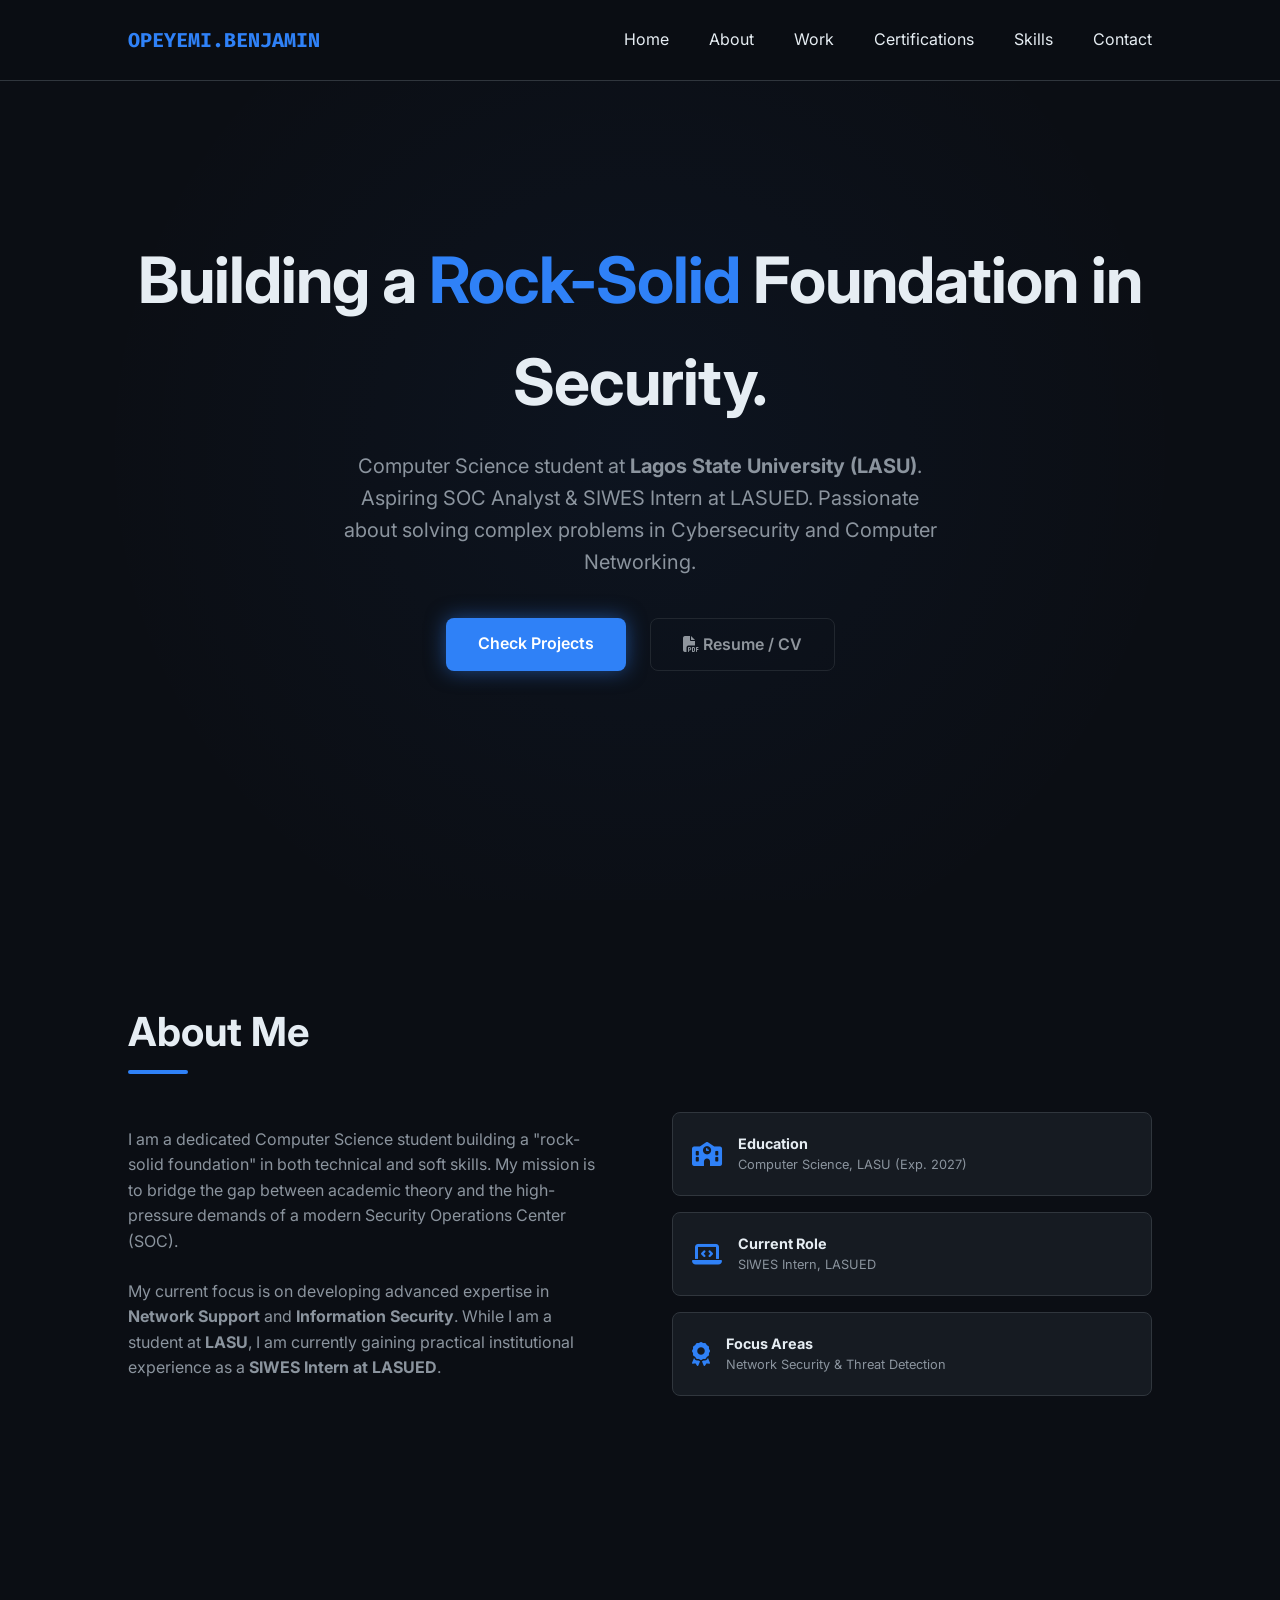
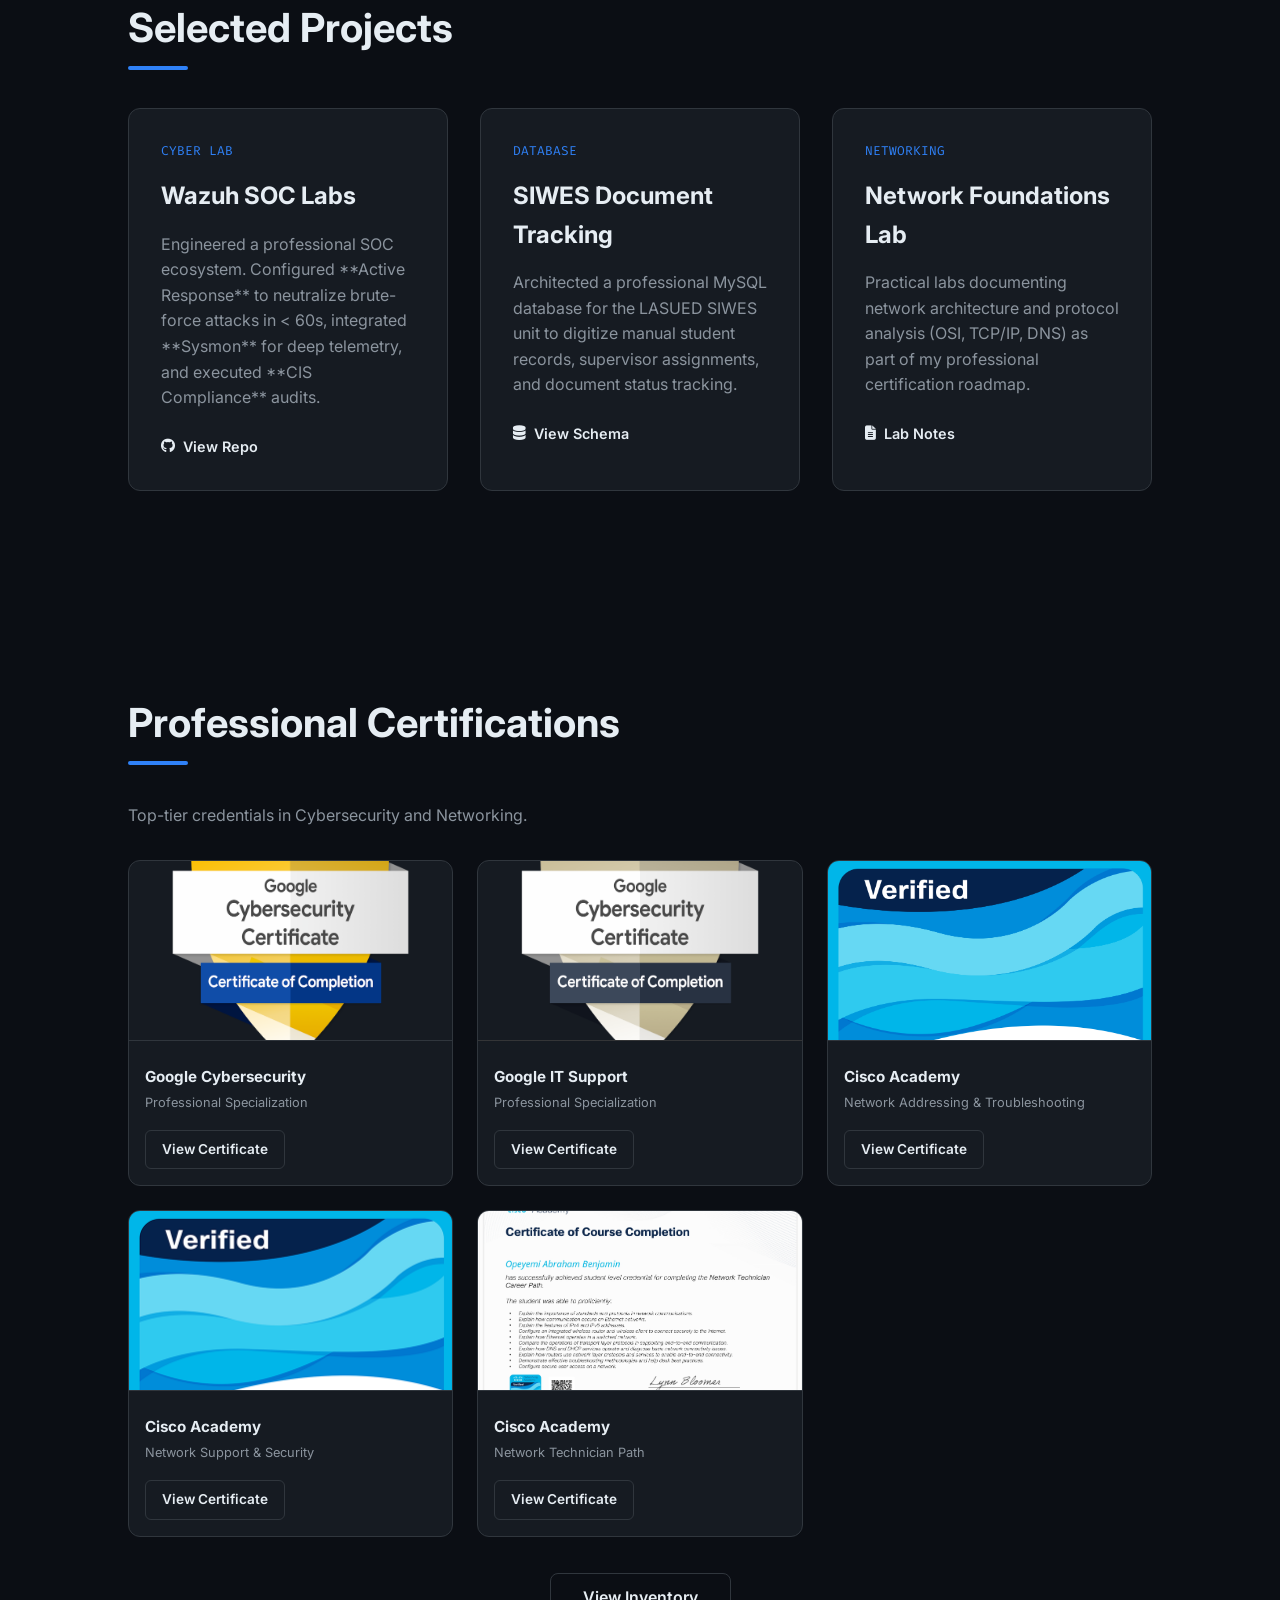
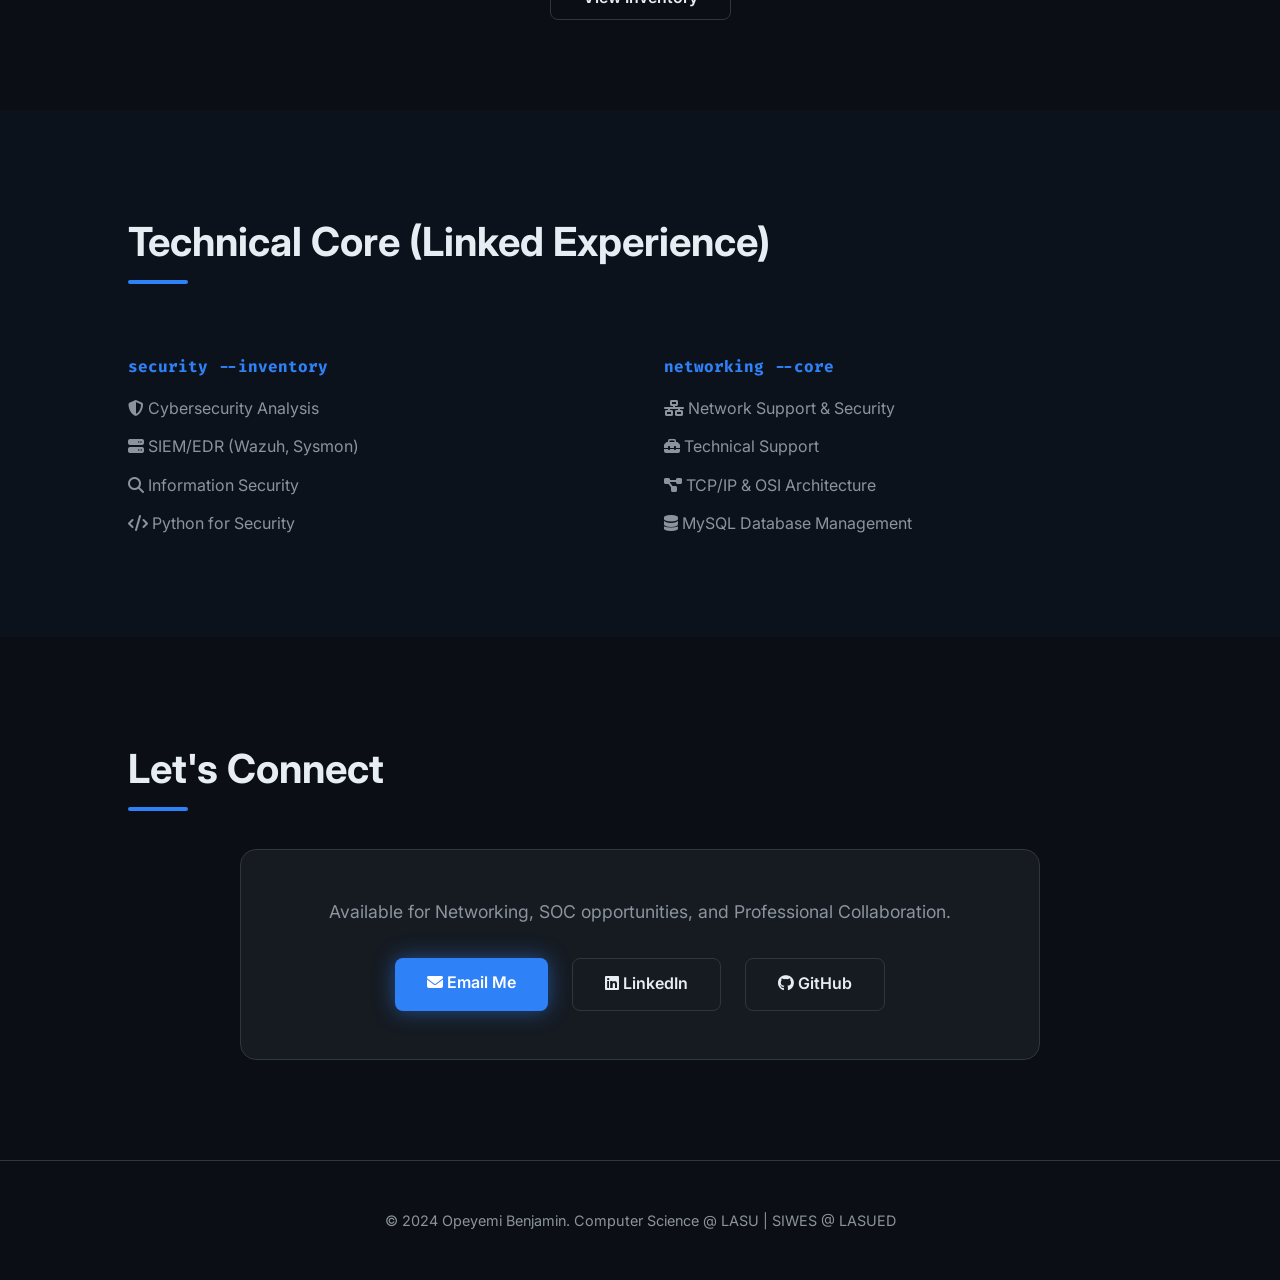
==== index.html @ 22a61bad "Initial Portfolio version 1.0" ====
<!DOCTYPE html>
<html lang="en">
<head>
    <meta charset="UTF-8">
    <meta name="viewport" content="width=device-width, initial-scale=1.0">
    <title>Opeyemi Benjamin | Prospective SOC Analyst & CS Student</title>
    <meta name="description" content="Portfolio of Opeyemi Benjamin, a Computer Science student at LASU and aspiring SOC Analyst specializing in Network Security and Threat Detection.">
    <link rel="stylesheet" href="style.css">
    <link rel="stylesheet" href="https://cdnjs.cloudflare.com/ajax/libs/font-awesome/6.4.0/css/all.min.css">
</head>
<body>

    <nav>
        <div class="logo">OPEYEMI.BENJAMIN</div>
        <ul class="nav-links">
            <li><a href="#home">Home</a></li>
            <li><a href="#about">About</a></li>
            <li><a href="#projects">Work</a></li>
            <li><a href="#certificates">Certifications</a></li>
            <li><a href="#skills">Skills</a></li>
            <li><a href="#contact">Contact</a></li>
        </ul>
    </nav>

    <header class="hero" id="home">
        <h1>Building a <span style="color: var(--accent);">Rock-Solid</span> Foundation in Security.</h1>
        <p>Computer Science student at <strong>Lagos State University (LASU)</strong>. Aspiring SOC Analyst & SIWES Intern at LASUED. Passionate about solving complex problems in Cybersecurity and Computer Networking.</p>
        <div class="cta-buttons">
            <a href="#projects" class="btn btn-primary">Check Projects</a>
            <a href="javascript:void(0)" onclick="alert('Resume update pending. Please check back later!');" class="btn btn-secondary" style="opacity: 0.6; cursor: not-allowed;"><i class="fa-solid fa-file-pdf"></i> Resume / CV</a>
        </div>
    </header>

    <section id="about">
        <h2>About Me</h2>
        <div style="display: flex; gap: 4rem; align-items: center; flex-wrap: wrap;">
            <div style="flex: 1; min-width: 300px;">
                <p style="margin-bottom: 1.5rem; color: var(--text-secondary);">
                    I am a dedicated Computer Science student building a "rock-solid foundation" in both technical and soft skills. My mission is to bridge the gap between academic theory and the high-pressure demands of a modern Security Operations Center (SOC).
                </p>
                <p style="color: var(--text-secondary);">
                    My current focus is on developing advanced expertise in <strong>Network Support</strong> and <strong>Information Security</strong>. While I am a student at <strong>LASU</strong>, I am currently gaining practical institutional experience as a <strong>SIWES Intern at LASUED</strong>.
                </p>
            </div>
            <div style="flex: 1; min-width: 300px; display: flex; flex-direction: column; gap: 1rem;">
                <div style="background: var(--card-bg); padding: 1.2rem; border-radius: 8px; border: 1px solid var(--border); display: flex; align-items: center; gap: 1rem;">
                    <i class="fa-solid fa-school" style="color: var(--accent); font-size: 1.5rem;"></i>
                    <div>
                        <h4 style="font-size: 0.9rem;">Education</h4>
                        <p style="font-size: 0.8rem; color: var(--text-secondary);">Computer Science, LASU (Exp. 2027)</p>
                    </div>
                </div>
                <div style="background: var(--card-bg); padding: 1.2rem; border-radius: 8px; border: 1px solid var(--border); display: flex; align-items: center; gap: 1rem;">
                    <i class="fa-solid fa-laptop-code" style="color: var(--accent); font-size: 1.5rem;"></i>
                    <div>
                        <h4 style="font-size: 0.9rem;">Current Role</h4>
                        <p style="font-size: 0.8rem; color: var(--text-secondary);">SIWES Intern, LASUED</p>
                    </div>
                </div>
                <div style="background: var(--card-bg); padding: 1.2rem; border-radius: 8px; border: 1px solid var(--border); display: flex; align-items: center; gap: 1rem;">
                    <i class="fa-solid fa-award" style="color: var(--accent); font-size: 1.5rem;"></i>
                    <div>
                        <h4 style="font-size: 0.9rem;">Focus Areas</h4>
                        <p style="font-size: 0.8rem; color: var(--text-secondary);">Network Security & Threat Detection</p>
                    </div>
                </div>
            </div>
        </div>
    </section>

    <section id="projects">
        <h2>Selected Projects</h2>
        <div class="projects-grid">
            <div class="project-card">
                <span class="project-tag">CYBER LAB</span>
                <h3>Wazuh SOC Labs</h3>
                <p>Engineered a professional SOC ecosystem. Configured **Active Response** to neutralize brute-force attacks in < 60s, integrated **Sysmon** for deep telemetry, and executed **CIS Compliance** audits.</p>
                <div class="project-links">
                    <a href="https://github.com/oluwafemibenjamin488/SOC-Portfolio-Final" target="_blank"><i class="fa-brands fa-github"></i> View Repo</a>
                </div>
            </div>
            <div class="project-card">
                <span class="project-tag">DATABASE</span>
                <h3>SIWES Document Tracking</h3>
                <p>Architected a professional MySQL database for the LASUED SIWES unit to digitize manual student records, supervisor assignments, and document status tracking.</p>
                <div class="project-links">
                    <a href="SIWES-Database/siwes_schema.sql" target="_blank"><i class="fa-solid fa-database"></i> View Schema</a>
                </div>
            </div>
            <div class="project-card">
                <span class="project-tag">NETWORKING</span>
                <h3>Network Foundations Lab</h3>
                <p>Practical labs documenting network architecture and protocol analysis (OSI, TCP/IP, DNS) as part of my professional certification roadmap.</p>
                <div class="project-links">
                    <a href="Networking-Lessons/Lesson_1.md" target="_blank"><i class="fa-solid fa-file-lines"></i> Lab Notes</a>
                </div>
            </div>
            </div>
        </div>
    </section>

    <section id="certificates">
        <h2>Professional Certifications</h2>
        <p style="color: var(--text-secondary); margin-bottom: 2rem;">Top-tier credentials in Cybersecurity and Networking.</p>
        <div class="cert-gallery">
            <div class="cert-card">
                <img src="Certificates/google-cybersecurity-professional-certificate-v2.png" alt="Google Cybersecurity" class="cert-img">
                <div class="cert-info">
                    <h4>Google Cybersecurity</h4>
                    <p style="margin-bottom: 1rem;">Professional Specialization</p>
                    <a href="Certificates/GOOGLE Coursera CERT.pdf" target="_blank" class="view-btn">View Certificate</a>
                </div>
            </div>
            <div class="cert-card">
                <img src="Certificates/google-cybersecurity-professional-certificate-v2.png" alt="Google IT Support" class="cert-img" style="filter: grayscale(80%);">
                <div class="cert-info">
                    <h4>Google IT Support</h4>
                    <p style="margin-bottom: 1rem;">Professional Specialization</p>
                    <a href="Certificates/Supportcert/Google IT support.pdf" target="_blank" class="view-btn">View Certificate</a>
                </div>
            </div>
            <div class="cert-card">
                <img src="Certificates/network-addressing-and-basic-troubleshooting.png" alt="Cisco Networking" class="cert-img">
                <div class="cert-info">
                    <h4>Cisco Academy</h4>
                    <p style="margin-bottom: 1rem;">Network Addressing & Troubleshooting</p>
                    <a href="Certificates/NetworkAddressingandBasicTroubleshootingUpdate20251122-28-87we3n.pdf" target="_blank" class="view-btn">View Certificate</a>
                </div>
            </div>
            <div class="cert-card">
                <img src="Certificates/network-support-and-security.png" alt="Cisco Security" class="cert-img">
                <div class="cert-info">
                    <h4>Cisco Academy</h4>
                    <p style="margin-bottom: 1rem;">Network Support & Security</p>
                    <a href="Certificates/NetworkSupportandSecurityUpdate20251125-30-kp3j29.pdf" target="_blank" class="view-btn">View Certificate</a>
                </div>
            </div>
            <div class="cert-card">
                <img src="Certificates/NetworkTechnicianCareerPathUpdate20251125-30-by67e7_page-0001.jpg" alt="Network Technician" class="cert-img">
                <div class="cert-info">
                    <h4>Cisco Academy</h4>
                    <p style="margin-bottom: 1rem;">Network Technician Path</p>
                    <a href="Certificates/NetworkTechnicianCareerPathUpdate20251125-30-by67e7.pdf" target="_blank" class="view-btn">View Certificate</a>
                </div>
            </div>
        </div>
        <div style="text-align: center; margin-top: 3rem;">
            <a href="certificates.html" class="btn btn-secondary">View Inventory</a>
        </div>
    </section>

    <section id="skills" style="background: rgba(47, 129, 247, 0.03);">
        <h2>Technical Core (Linked Experience)</h2>
        <div style="display: grid; grid-template-columns: repeat(auto-fit, minmax(280px, 1fr)); gap: 3rem; margin-top: 2rem;">
            <div>
                <h4 style="font-family: 'Fira Code', monospace; margin-bottom: 1rem; color: var(--accent);">security --inventory</h4>
                <ul style="color: var(--text-secondary); display: grid; gap: 0.8rem;">
                    <li><i class="fa-solid fa-shield-halved"></i> Cybersecurity Analysis</li>
                    <li><i class="fa-solid fa-server"></i> SIEM/EDR (Wazuh, Sysmon)</li>
                    <li><i class="fa-solid fa-magnifying-glass"></i> Information Security</li>
                    <li><i class="fa-solid fa-code"></i> Python for Security</li>
                </ul>
            </div>
            <div>
                <h4 style="font-family: 'Fira Code', monospace; margin-bottom: 1rem; color: var(--accent);">networking --core</h4>
                <ul style="color: var(--text-secondary); display: grid; gap: 0.8rem;">
                    <li><i class="fa-solid fa-network-wired"></i> Network Support & Security</li>
                    <li><i class="fa-solid fa-toolbox"></i> Technical Support</li>
                    <li><i class="fa-solid fa-diagram-project"></i> TCP/IP & OSI Architecture</li>
                    <li><i class="fa-solid fa-database"></i> MySQL Database Management</li>
                </ul>
            </div>
        </div>
    </section>

    <section id="contact">
        <h2 style="text-align: center;">Let's Connect</h2>
        <div style="max-width: 800px; margin: 0 auto; background: var(--card-bg); padding: 3rem; border-radius: 16px; border: 1px solid var(--border); text-align: center;">
            <p style="color: var(--text-secondary); font-size: 1.1rem; margin-bottom: 2rem;">Available for Networking, SOC opportunities, and Professional Collaboration.</p>
            <div style="display: flex; justify-content: center; flex-wrap: wrap; gap: 1.5rem;">
                <a href="mailto:oluwafemibenjamin488@gmail.com" class="btn btn-primary"><i class="fa-solid fa-envelope"></i> Email Me</a>
                <a href="https://linkedin.com/in/opeyemi-benjamin-99ba70250" target="_blank" class="btn btn-secondary"><i class="fa-brands fa-linkedin"></i> LinkedIn</a>
                <a href="https://github.com/oluwafemibenjamin488" target="_blank" class="btn btn-secondary"><i class="fa-brands fa-github"></i> GitHub</a>
            </div>
        </div>
    </section>

    <footer>
        <p>&copy; 2024 Opeyemi Benjamin. Computer Science @ LASU | SIWES @ LASUED</p>
    </footer>

</body>
</html>
---- style.css ----
@import url('https://fonts.googleapis.com/css2?family=Inter:wght@300;400;600;700&family=Fira+Code:wght@400;500&display=swap');

:root {
    --bg-color: #0b0e14;
    --card-bg: #161b22;
    --text-primary: #e6edf3;
    --text-secondary: #8b949e;
    --accent: #2f81f7;
    --accent-glow: rgba(47, 129, 247, 0.5);
    --success: #3fb950;
    --border: #30363d;
    --nav-bg: rgba(11, 14, 20, 0.95);
    --transition: cubic-bezier(0.4, 0, 0.2, 1);
}

* {
    margin: 0;
    padding: 0;
    box-sizing: border-box;
}

body {
    background-color: var(--bg-color);
    color: var(--text-primary);
    font-family: 'Inter', -apple-system, BlinkMacSystemFont, "Segoe UI", Roboto, Helvetica, Arial, sans-serif;
    line-height: 1.6;
    overflow-x: hidden;
    scroll-behavior: smooth;
}

/* Certificate Gallery */
.cert-gallery {
    display: grid;
    grid-template-columns: repeat(auto-fit, minmax(240px, 1fr));
    gap: 1.5rem;
    margin-top: 2rem;
}

.cert-card {
    background: var(--card-bg);
    border: 1px solid var(--border);
    border-radius: 12px;
    overflow: hidden;
    transition: var(--transition);
    cursor: pointer;
}

.cert-card:hover {
    transform: translateY(-8px) scale(1.02);
    border-color: var(--accent);
    box-shadow: 0 10px 30px rgba(47, 129, 247, 0.2);
}

.cert-img {
    width: 100%;
    height: 180px;
    object-fit: cover;
    border-bottom: 1px solid var(--border);
}

.cert-info {
    padding: 1rem;
}

.cert-info h4 {
    font-size: 0.95rem;
    margin-bottom: 0.25rem;
}

.cert-info p {
    font-size: 0.8rem;
    color: var(--text-secondary);
}

a {
    text-decoration: none;
    color: inherit;
    transition: 0.3s;
}

ul {
    list-style: none;
}

/* Navbar */
nav {
    position: fixed;
    top: 0;
    width: 100%;
    padding: 1.5rem 10%;
    display: flex;
    justify-content: space-between;
    align-items: center;
    background: var(--nav-bg);
    backdrop-filter: blur(10px);
    z-index: 1000;
    border-bottom: 1px solid var(--border);
}

.logo {
    font-family: 'Fira Code', monospace;
    font-weight: 700;
    font-size: 1.25rem;
    color: var(--accent);
}

.nav-links {
    display: flex;
    gap: 2.5rem;
}

.nav-links a:hover {
    color: var(--accent);
}

/* Hero Section */
.hero {
    height: 100vh;
    display: flex;
    flex-direction: column;
    justify-content: center;
    align-items: center;
    text-align: center;
    padding: 0 10%;
    background: radial-gradient(circle at 50% 50%, rgba(47, 129, 247, 0.05) 0%, transparent 70%);
}

.hero h1 {
    font-size: 4rem;
    font-weight: 700;
    margin-bottom: 1rem;
    letter-spacing: -1px;
}

.hero p {
    font-size: 1.25rem;
    color: var(--text-secondary);
    max-width: 600px;
    margin-bottom: 2.5rem;
}

.cta-buttons {
    display: flex;
    gap: 1.5rem;
}

.btn {
    padding: 0.8rem 2rem;
    border-radius: 8px;
    font-weight: 600;
    cursor: pointer;
    transition: 0.3s;
}

.btn-primary {
    background-color: var(--accent);
    color: white;
    box-shadow: 0 0 20px var(--accent-glow);
}

.btn-primary:hover {
    transform: translateY(-3px);
    box-shadow: 0 0 30px var(--accent-glow);
}

.btn-secondary {
    border: 1px solid var(--border);
}

.btn-secondary:hover {
    background-color: var(--card-bg);
    border-color: var(--accent);
}

/* Section Styling */
section {
    padding: 100px 10%;
}

h2 {
    font-size: 2.5rem;
    margin-bottom: 3rem;
    text-align: left;
    position: relative;
    display: inline-block;
}

h2::after {
    content: '';
    position: absolute;
    bottom: -10px;
    left: 0;
    width: 60px;
    height: 4px;
    background: var(--accent);
    border-radius: 2px;
}

/* Projects Grid */
.projects-grid {
    display: grid;
    grid-template-columns: repeat(auto-fit, minmax(320px, 1fr));
    gap: 2rem;
}

.project-card {
    background: var(--card-bg);
    border: 1px solid var(--border);
    border-radius: 12px;
    padding: 2rem;
    transition: 0.3s;
}

.project-card:hover {
    transform: translateY(-5px);
    border-color: var(--accent);
}

.project-tag {
    font-family: 'Fira Code', monospace;
    font-size: 0.8rem;
    color: var(--accent);
    margin-bottom: 1rem;
    display: block;
}

.project-card h3 {
    margin-bottom: 1rem;
    font-size: 1.5rem;
}

.project-card p {
    color: var(--text-secondary);
    margin-bottom: 1.5rem;
}

.project-links {
    display: flex;
    gap: 1rem;
}

.project-links a {
    font-size: 0.9rem;
    color: var(--text-primary);
    font-weight: 600;
    display: flex;
    align-items: center;
    gap: 0.5rem;
}

/* Footer */
footer {
    padding: 3rem 10%;
    border-top: 1px solid var(--border);
    text-align: center;
    color: var(--text-secondary);
    font-size: 0.9rem;
}

@media (max-width: 768px) {
    .nav-links {
        display: none;
    }
    .hero h1 {
        font-size: 2.5rem;
    }
}

/* View Certificate Button */
.view-btn {
    display: inline-block;
    text-align: center;
    padding: 0.5rem 1rem;
    border: 1px solid var(--border);
    border-radius: 6px;
    font-size: 0.85rem;
    font-weight: 600;
    transition: 0.3s;
    text-decoration: none;
}

.view-btn:hover {
    background: var(--accent);
    color: white;
    border-color: var(--accent);
}
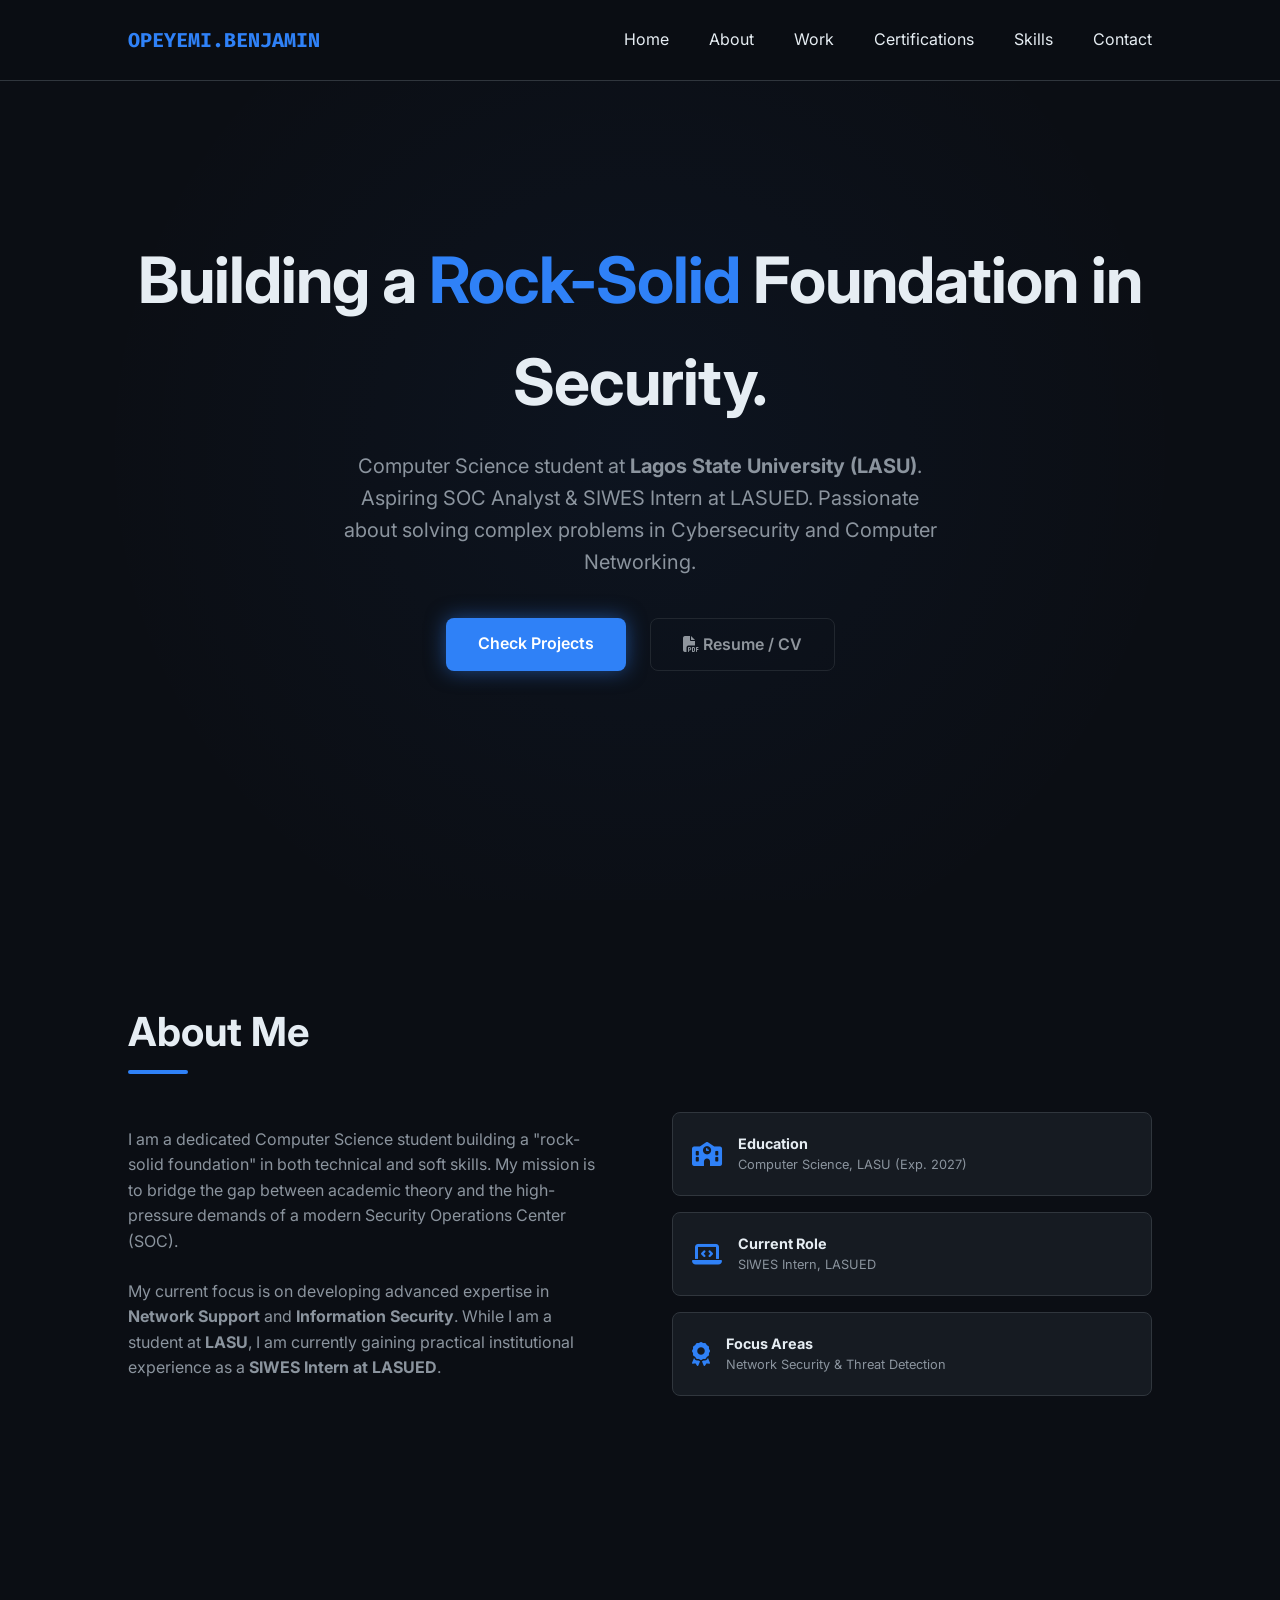
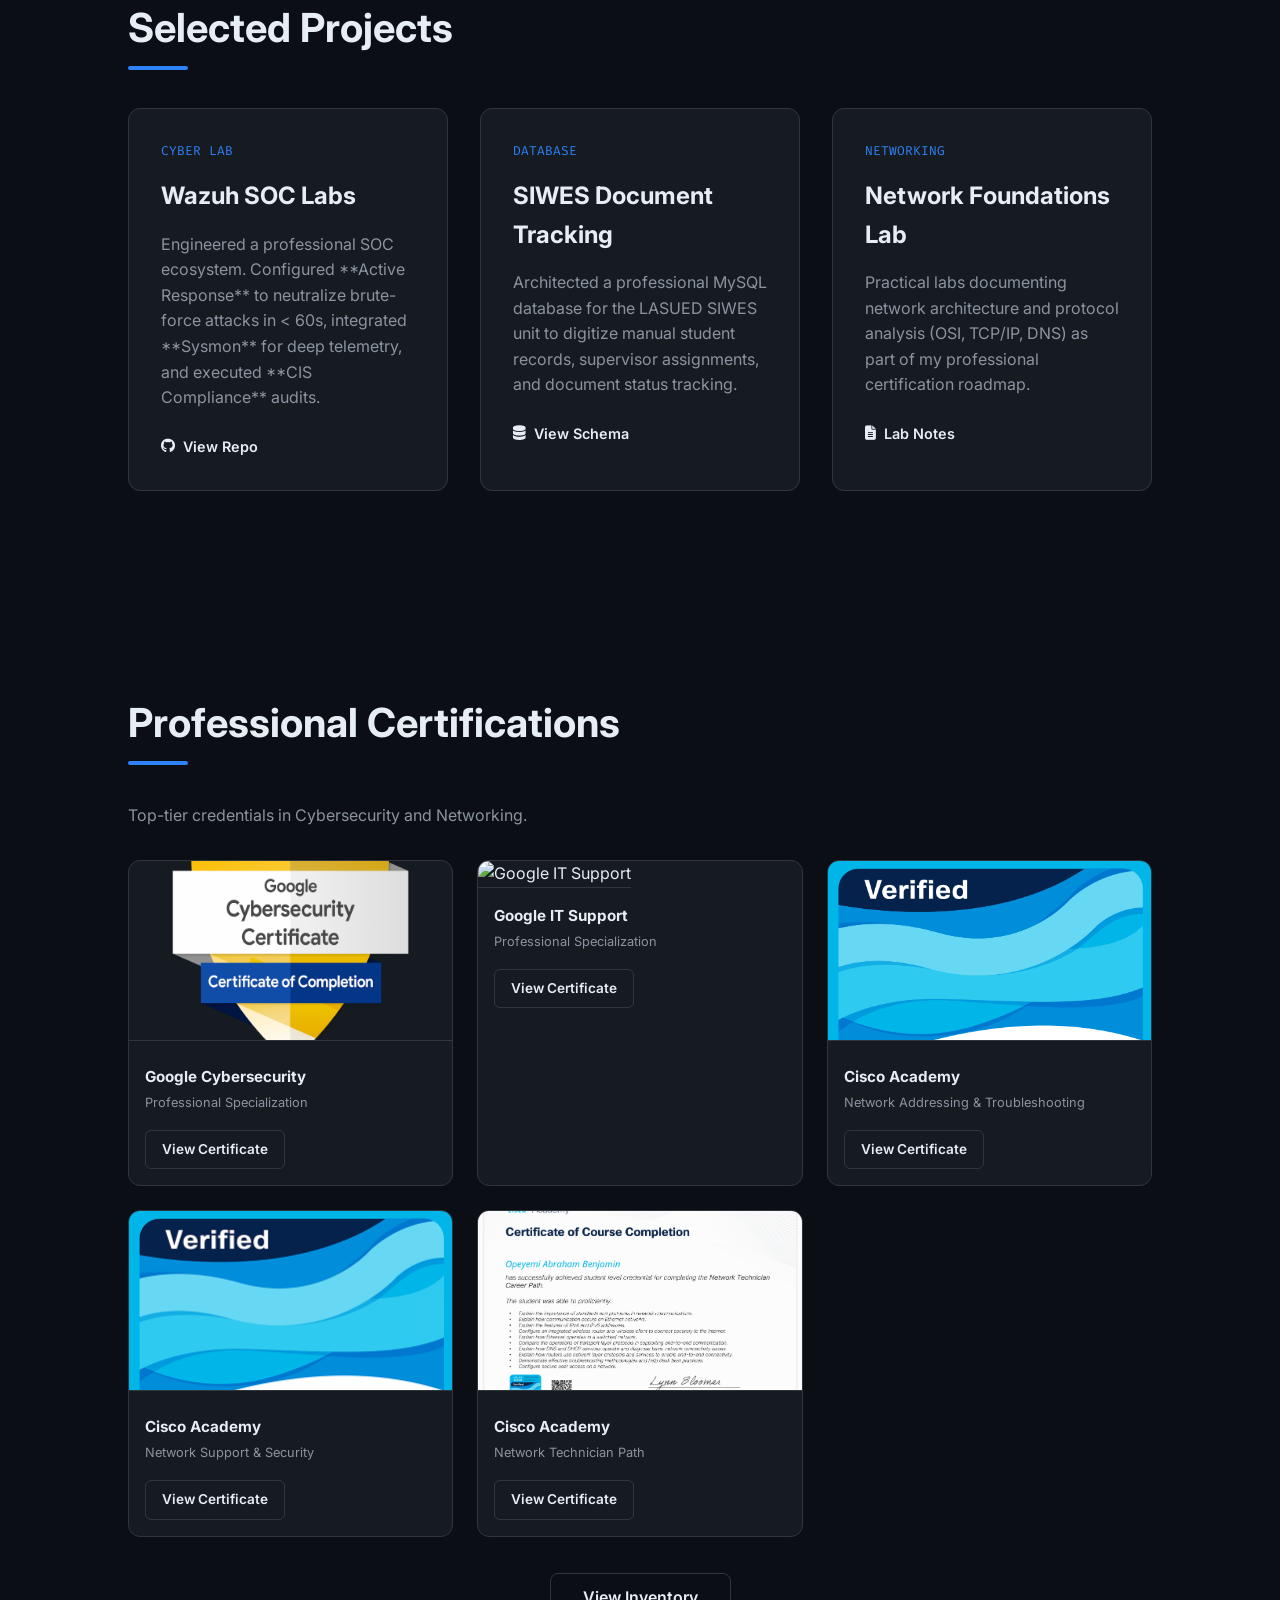
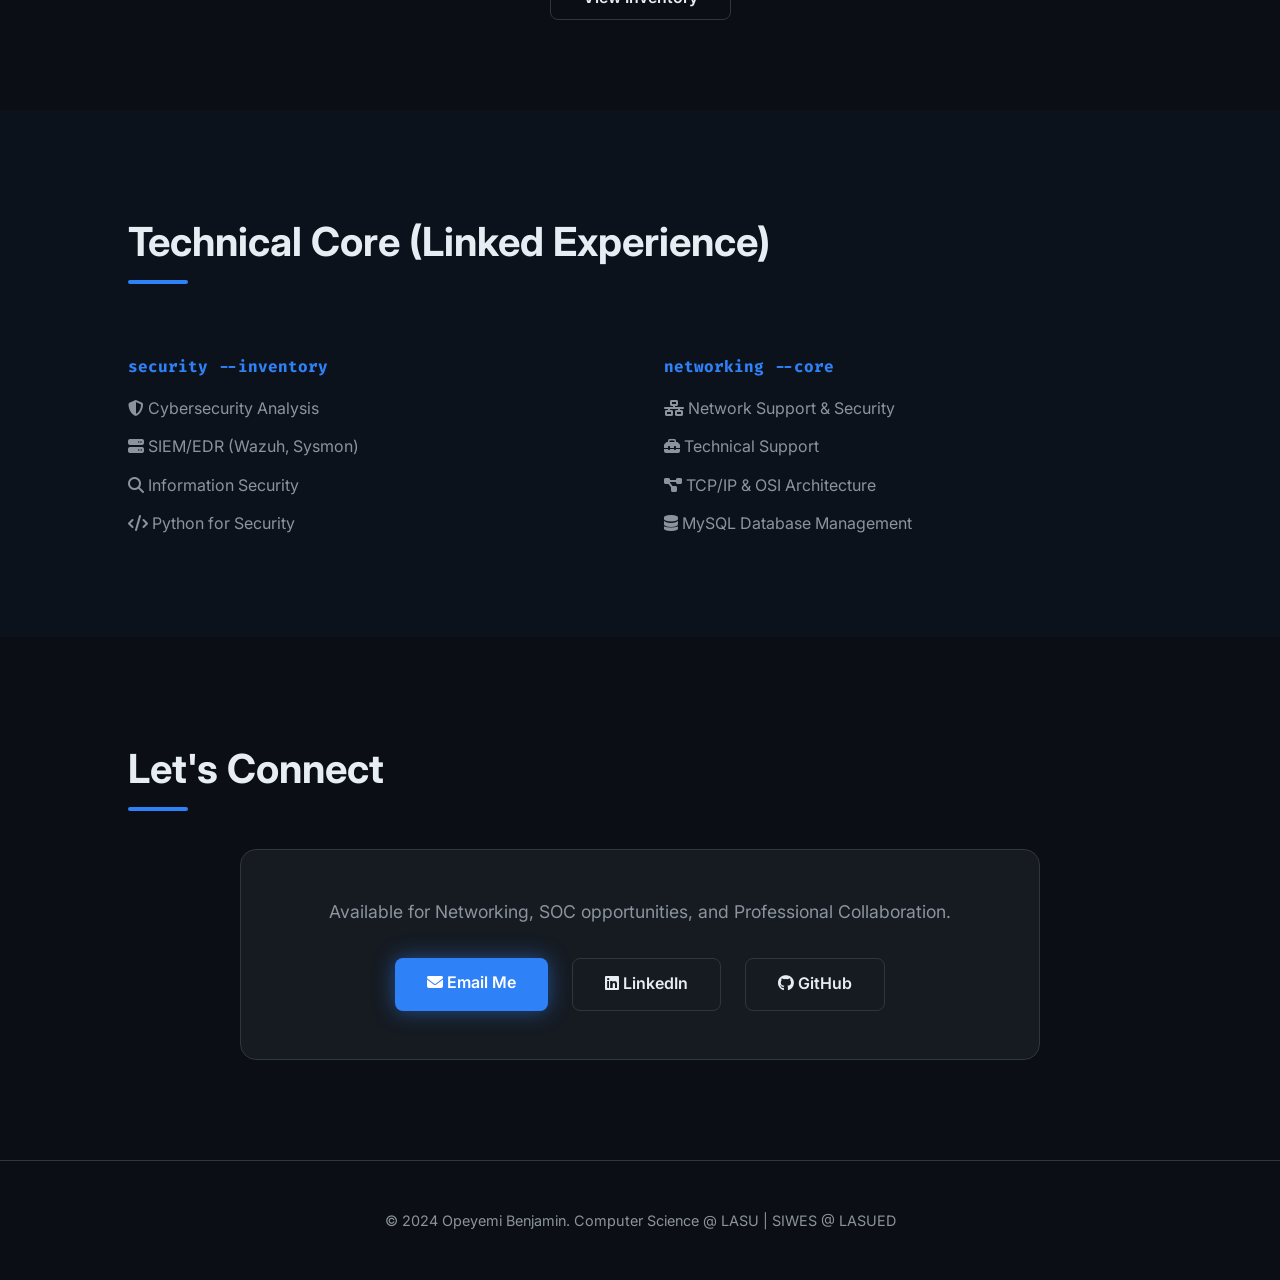
==== commit 3f260015: "Update Google IT Support image link to expect google-it-support.png" ====
--- a/index.html
+++ b/index.html
@@ -76,7 +76,7 @@
                 <h3>Wazuh SOC Labs</h3>
                 <p>Engineered a professional SOC ecosystem. Configured **Active Response** to neutralize brute-force attacks in < 60s, integrated **Sysmon** for deep telemetry, and executed **CIS Compliance** audits.</p>
                 <div class="project-links">
-                    <a href="https://github.com/oluwafemibenjamin488/SOC-Portfolio-Final" target="_blank"><i class="fa-brands fa-github"></i> View Repo</a>
+                    <a href="https://github.com/OpeyemiAB/SOC-Portfolio-Final" target="_blank"><i class="fa-brands fa-github"></i> View Repo</a>
                 </div>
             </div>
             <div class="project-card">
@@ -112,7 +112,7 @@
                 </div>
             </div>
             <div class="cert-card">
-                <img src="Certificates/google-cybersecurity-professional-certificate-v2.png" alt="Google IT Support" class="cert-img" style="filter: grayscale(80%);">
+                <img src="Certificates/google-it-support.png" alt="Google IT Support" class="cert-img">
                 <div class="cert-info">
                     <h4>Google IT Support</h4>
                     <p style="margin-bottom: 1rem;">Professional Specialization</p>
@@ -180,7 +180,7 @@
             <div style="display: flex; justify-content: center; flex-wrap: wrap; gap: 1.5rem;">
                 <a href="mailto:oluwafemibenjamin488@gmail.com" class="btn btn-primary"><i class="fa-solid fa-envelope"></i> Email Me</a>
                 <a href="https://linkedin.com/in/opeyemi-benjamin-99ba70250" target="_blank" class="btn btn-secondary"><i class="fa-brands fa-linkedin"></i> LinkedIn</a>
-                <a href="https://github.com/oluwafemibenjamin488" target="_blank" class="btn btn-secondary"><i class="fa-brands fa-github"></i> GitHub</a>
+                <a href="https://github.com/OpeyemiAB" target="_blank" class="btn btn-secondary"><i class="fa-brands fa-github"></i> GitHub</a>
             </div>
         </div>
     </section>
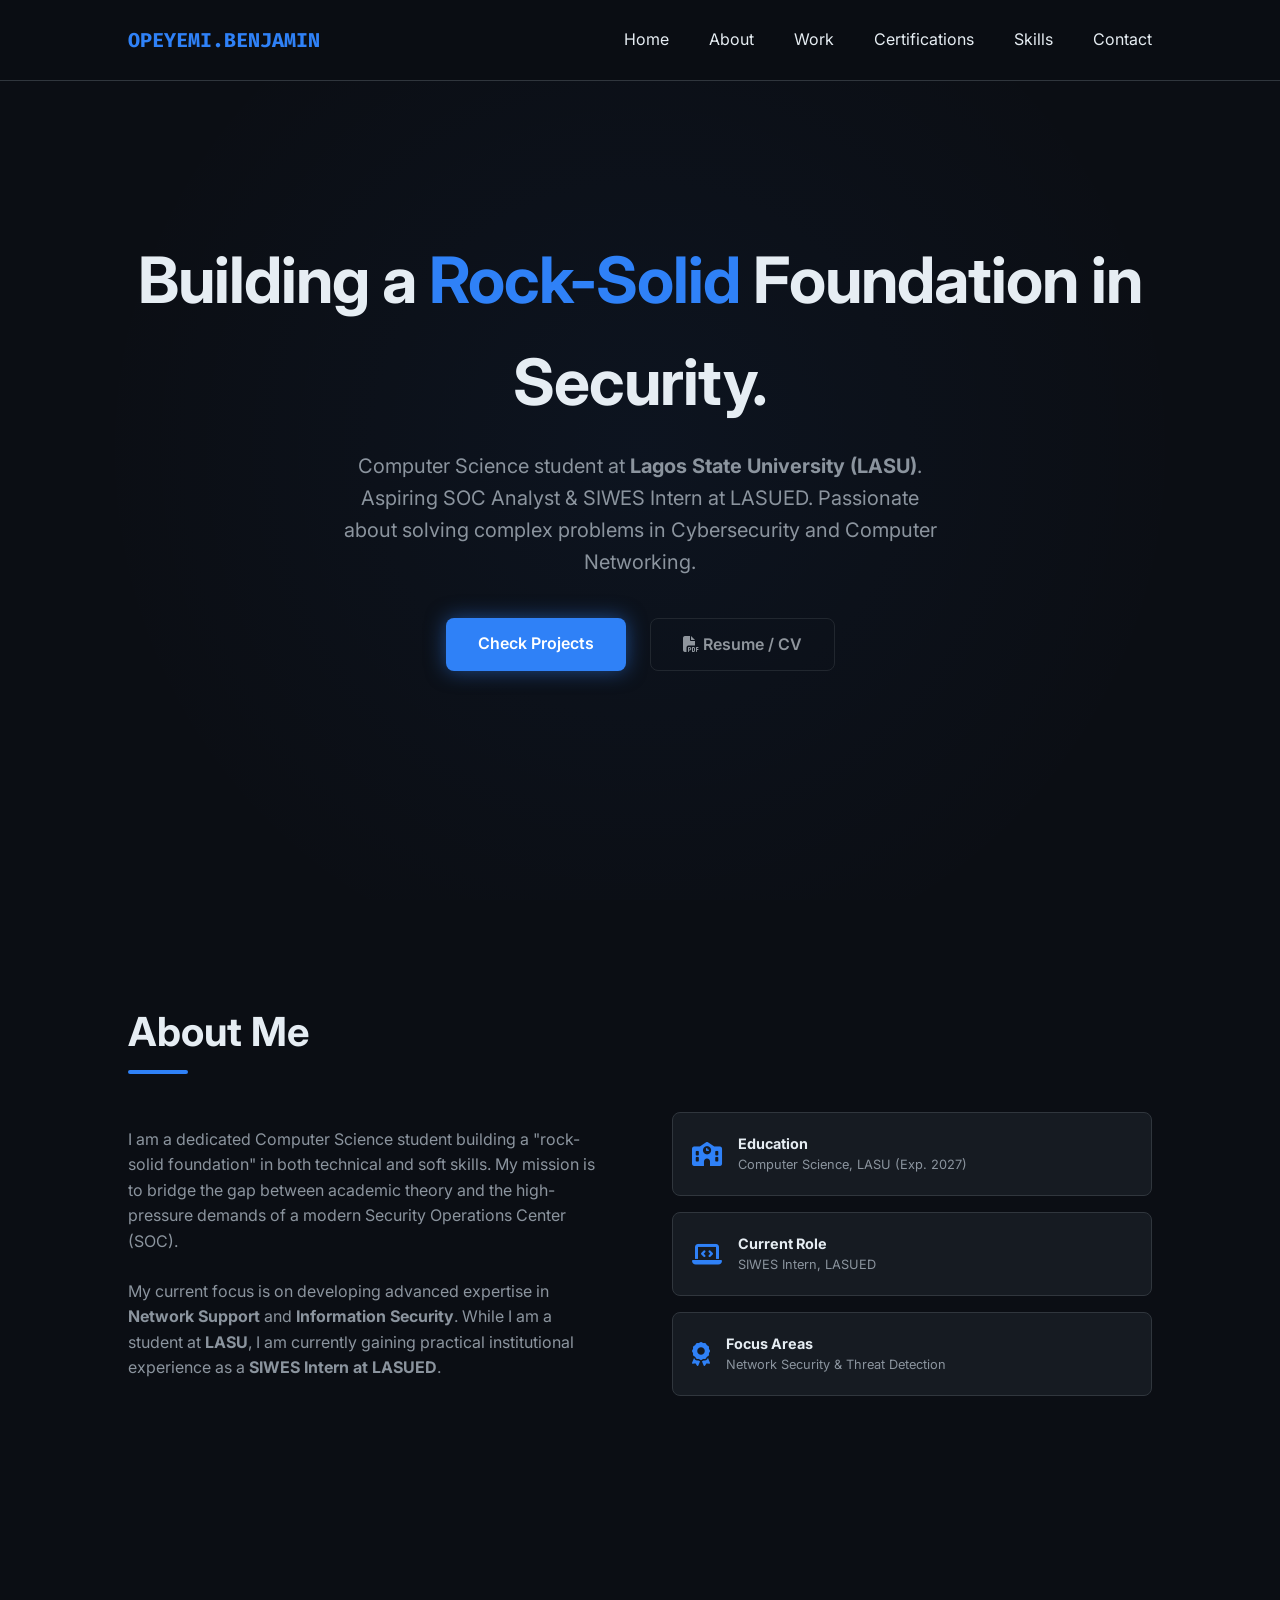
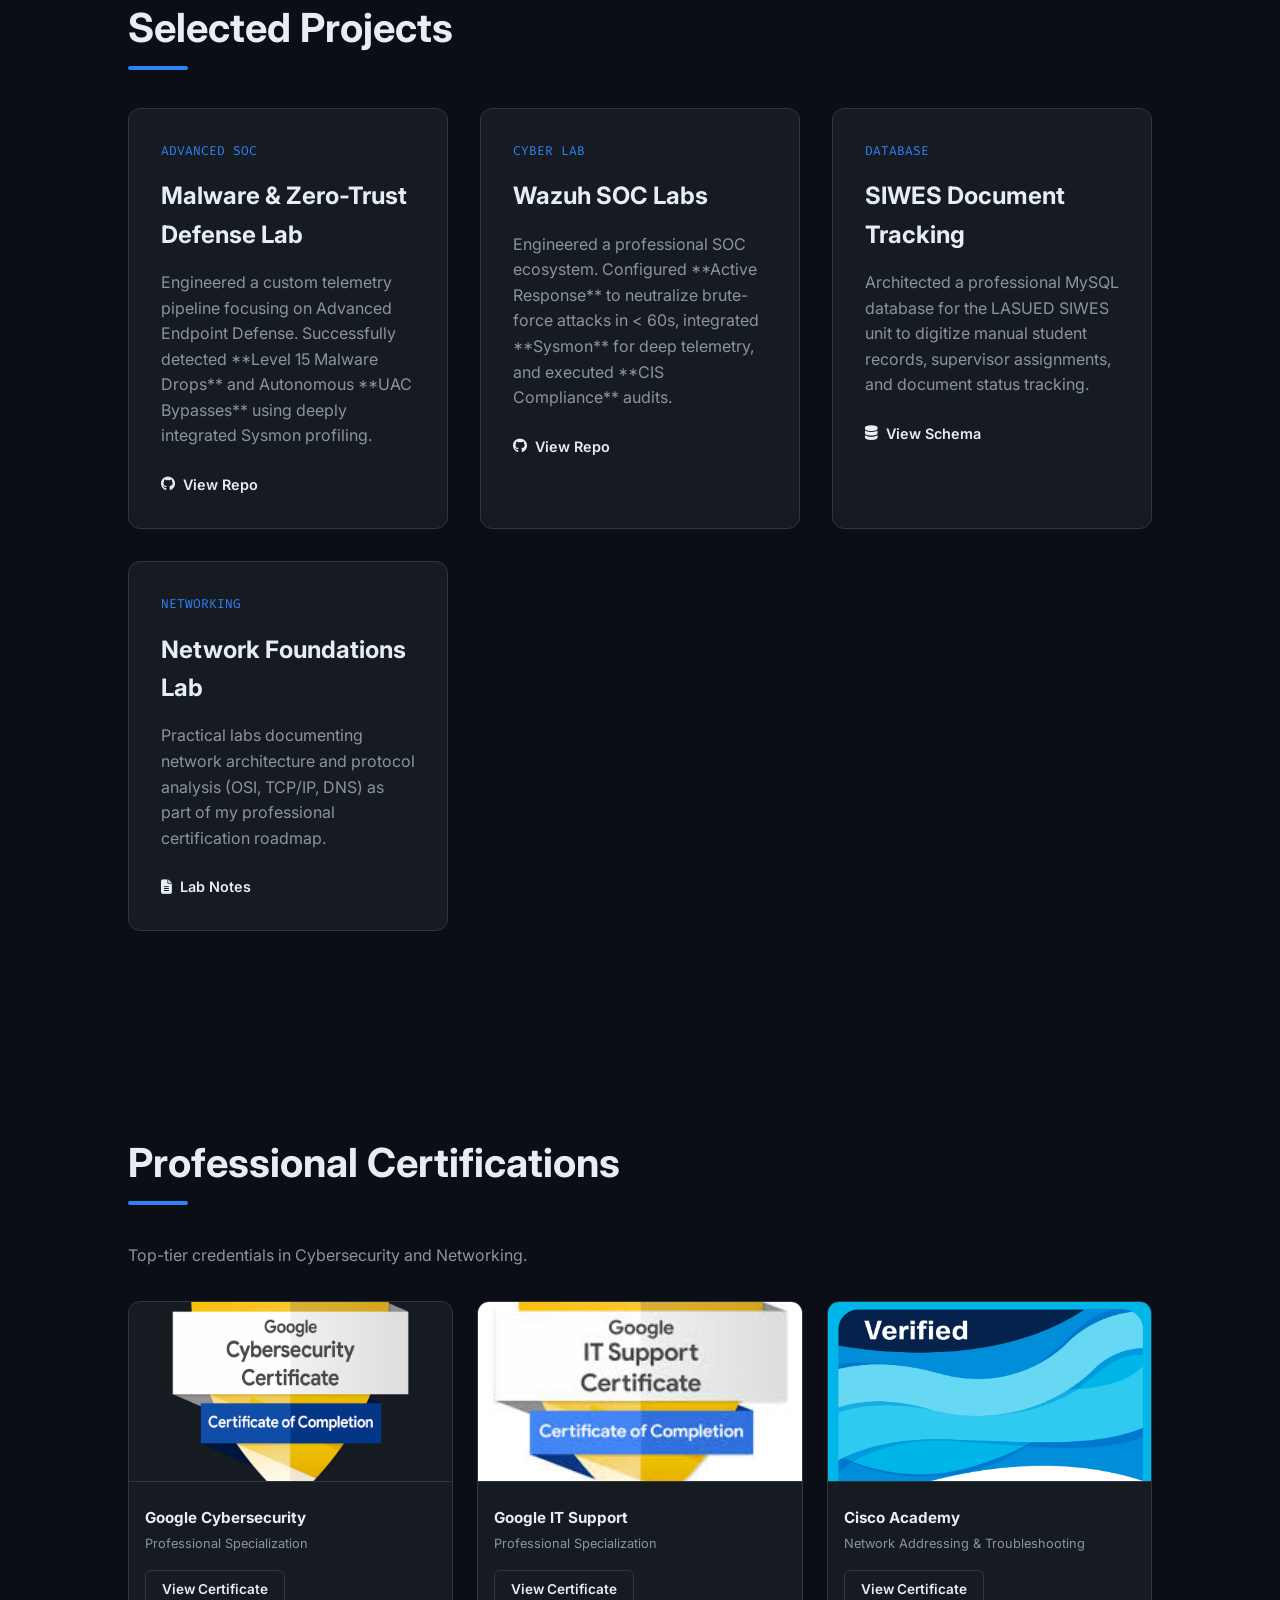
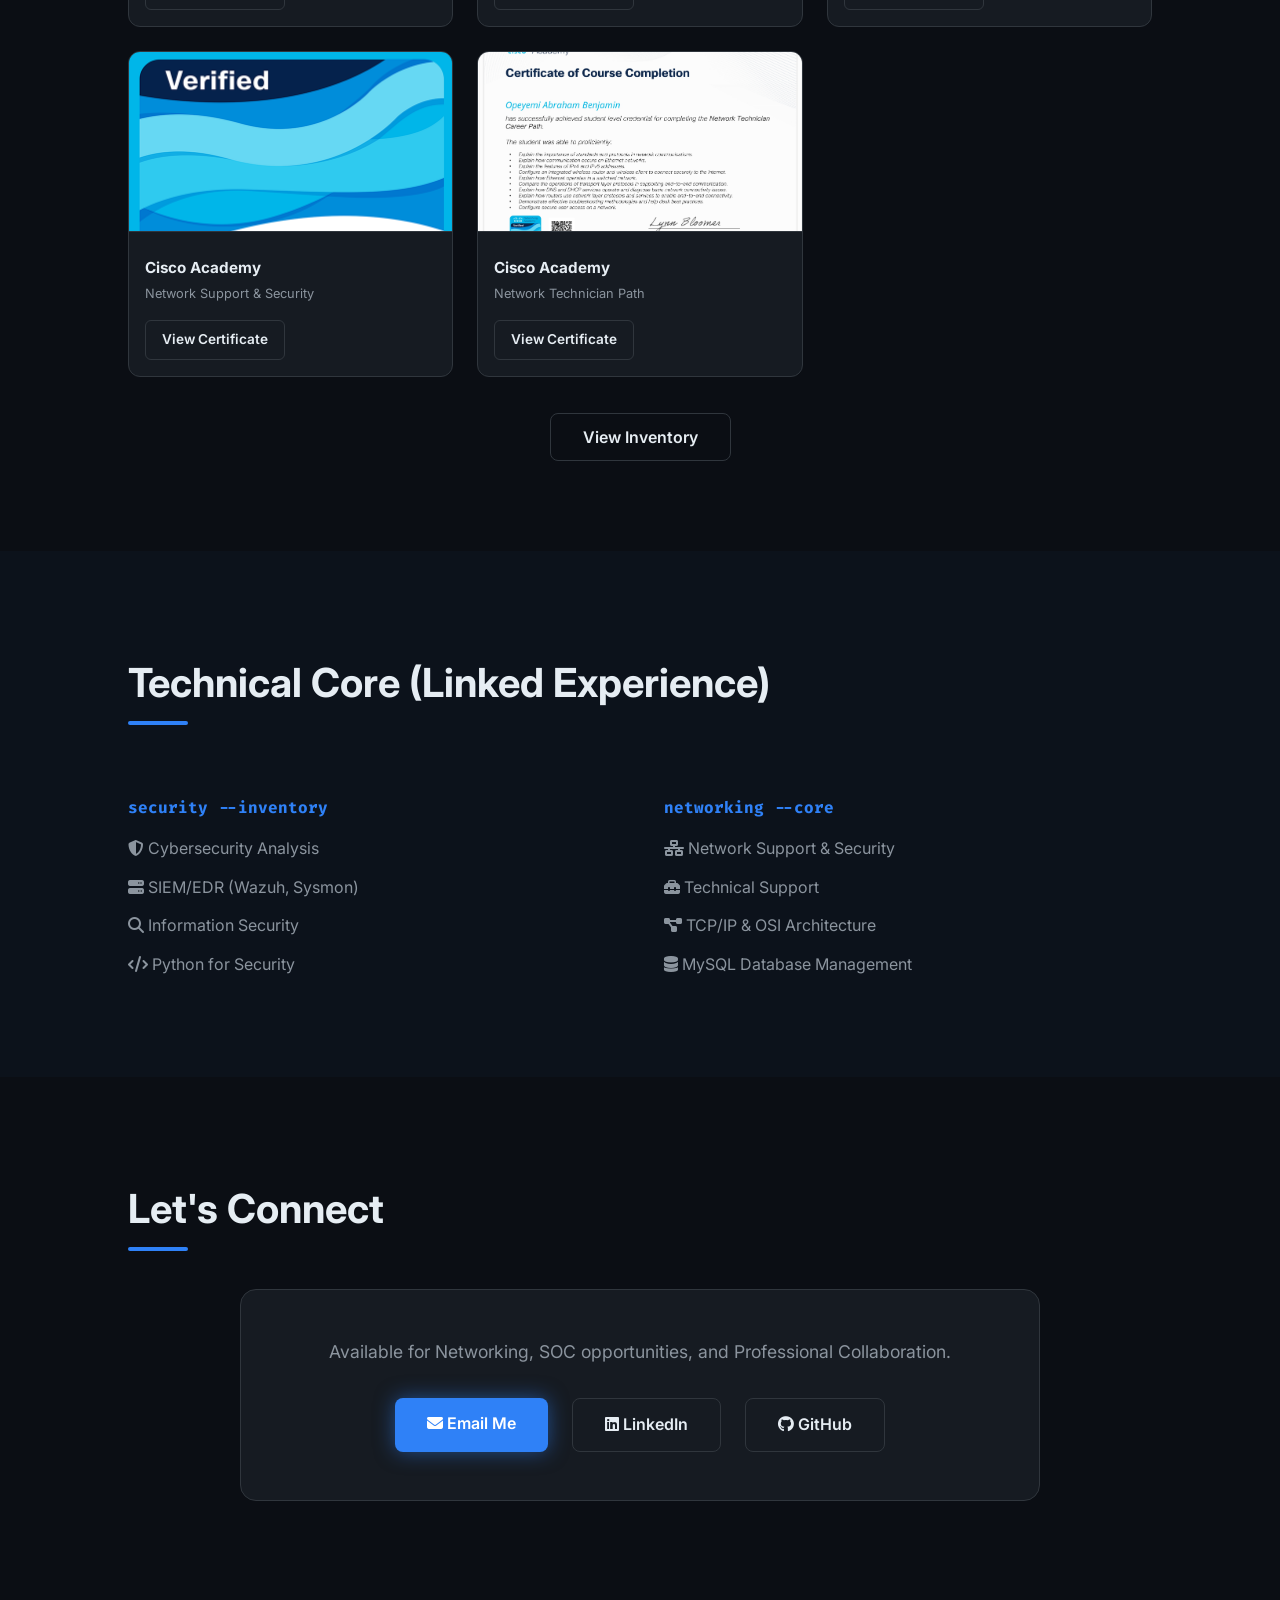
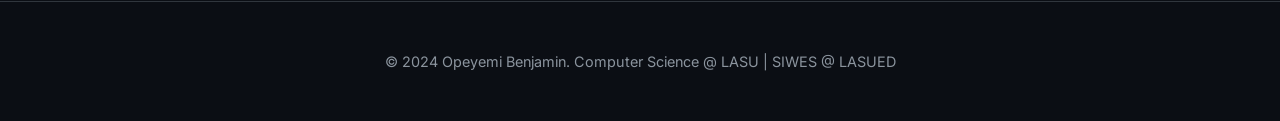
==== commit 33a92a7b: "Add Malware and Zero-Trust Defense Lab to portfolio" ====
--- a/index.html
+++ b/index.html
@@ -72,6 +72,14 @@
         <h2>Selected Projects</h2>
         <div class="projects-grid">
             <div class="project-card">
+                <span class="project-tag">ADVANCED SOC</span>
+                <h3>Malware & Zero-Trust Defense Lab</h3>
+                <p>Engineered a custom telemetry pipeline focusing on Advanced Endpoint Defense. Successfully detected **Level 15 Malware Drops** and Autonomous **UAC Bypasses** using deeply integrated Sysmon profiling.</p>
+                <div class="project-links">
+                    <a href="https://github.com/OpeyemiAB/SOC-Wazuh-Lab" target="_blank"><i class="fa-brands fa-github"></i> View Repo</a>
+                </div>
+            </div>
+            <div class="project-card">
                 <span class="project-tag">CYBER LAB</span>
                 <h3>Wazuh SOC Labs</h3>
                 <p>Engineered a professional SOC ecosystem. Configured **Active Response** to neutralize brute-force attacks in < 60s, integrated **Sysmon** for deep telemetry, and executed **CIS Compliance** audits.</p>
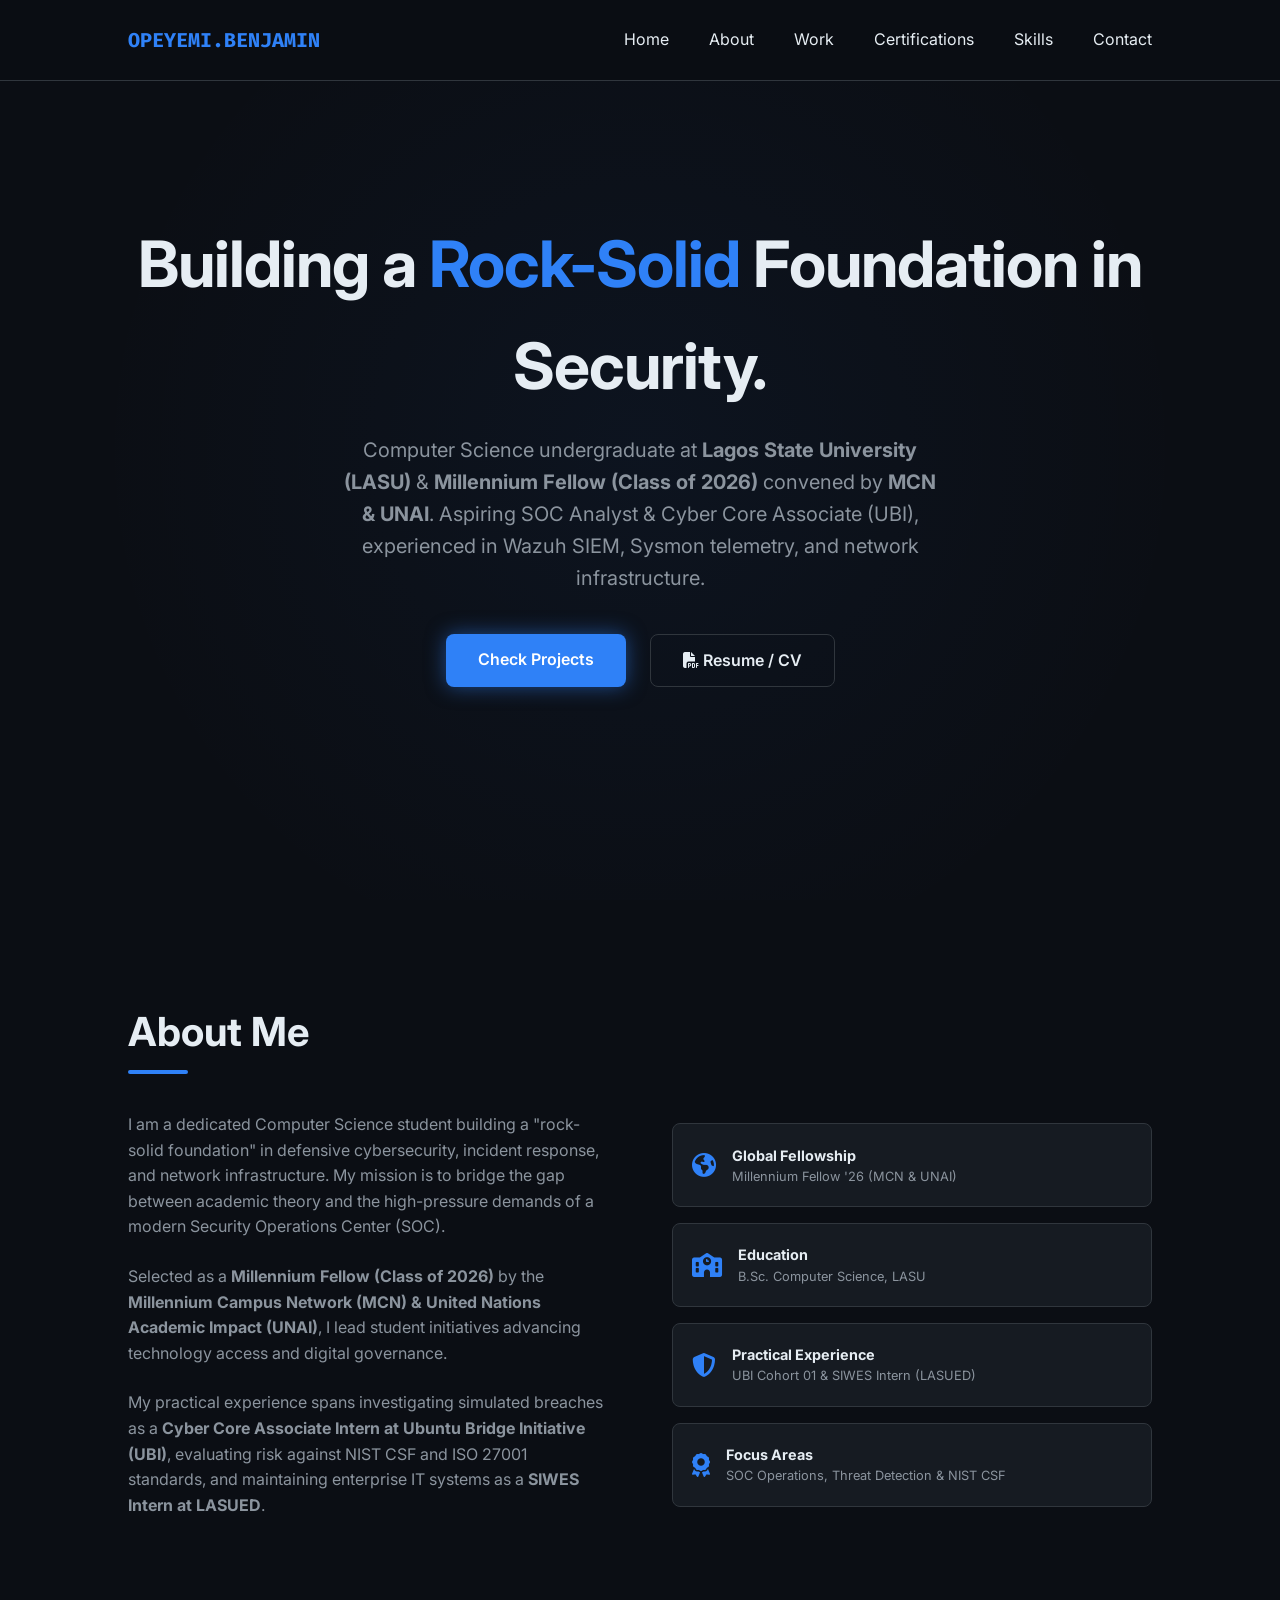
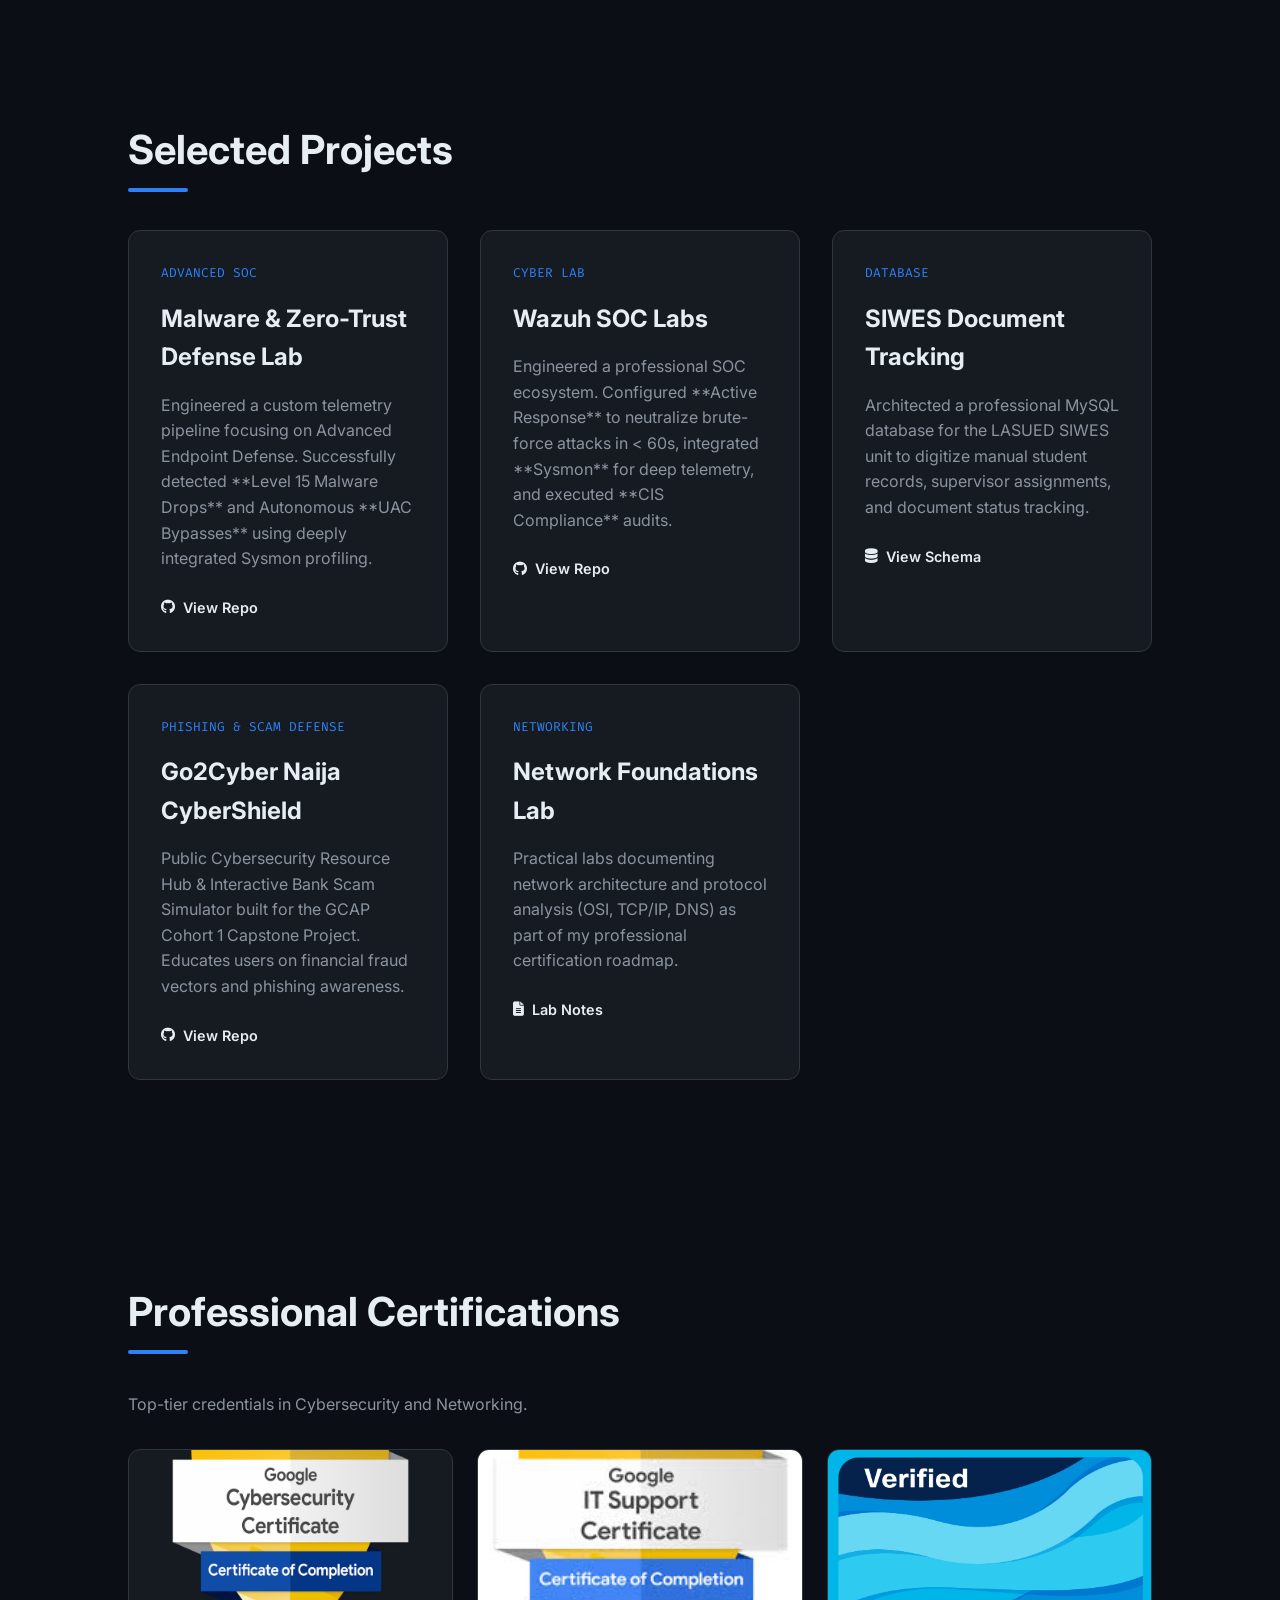
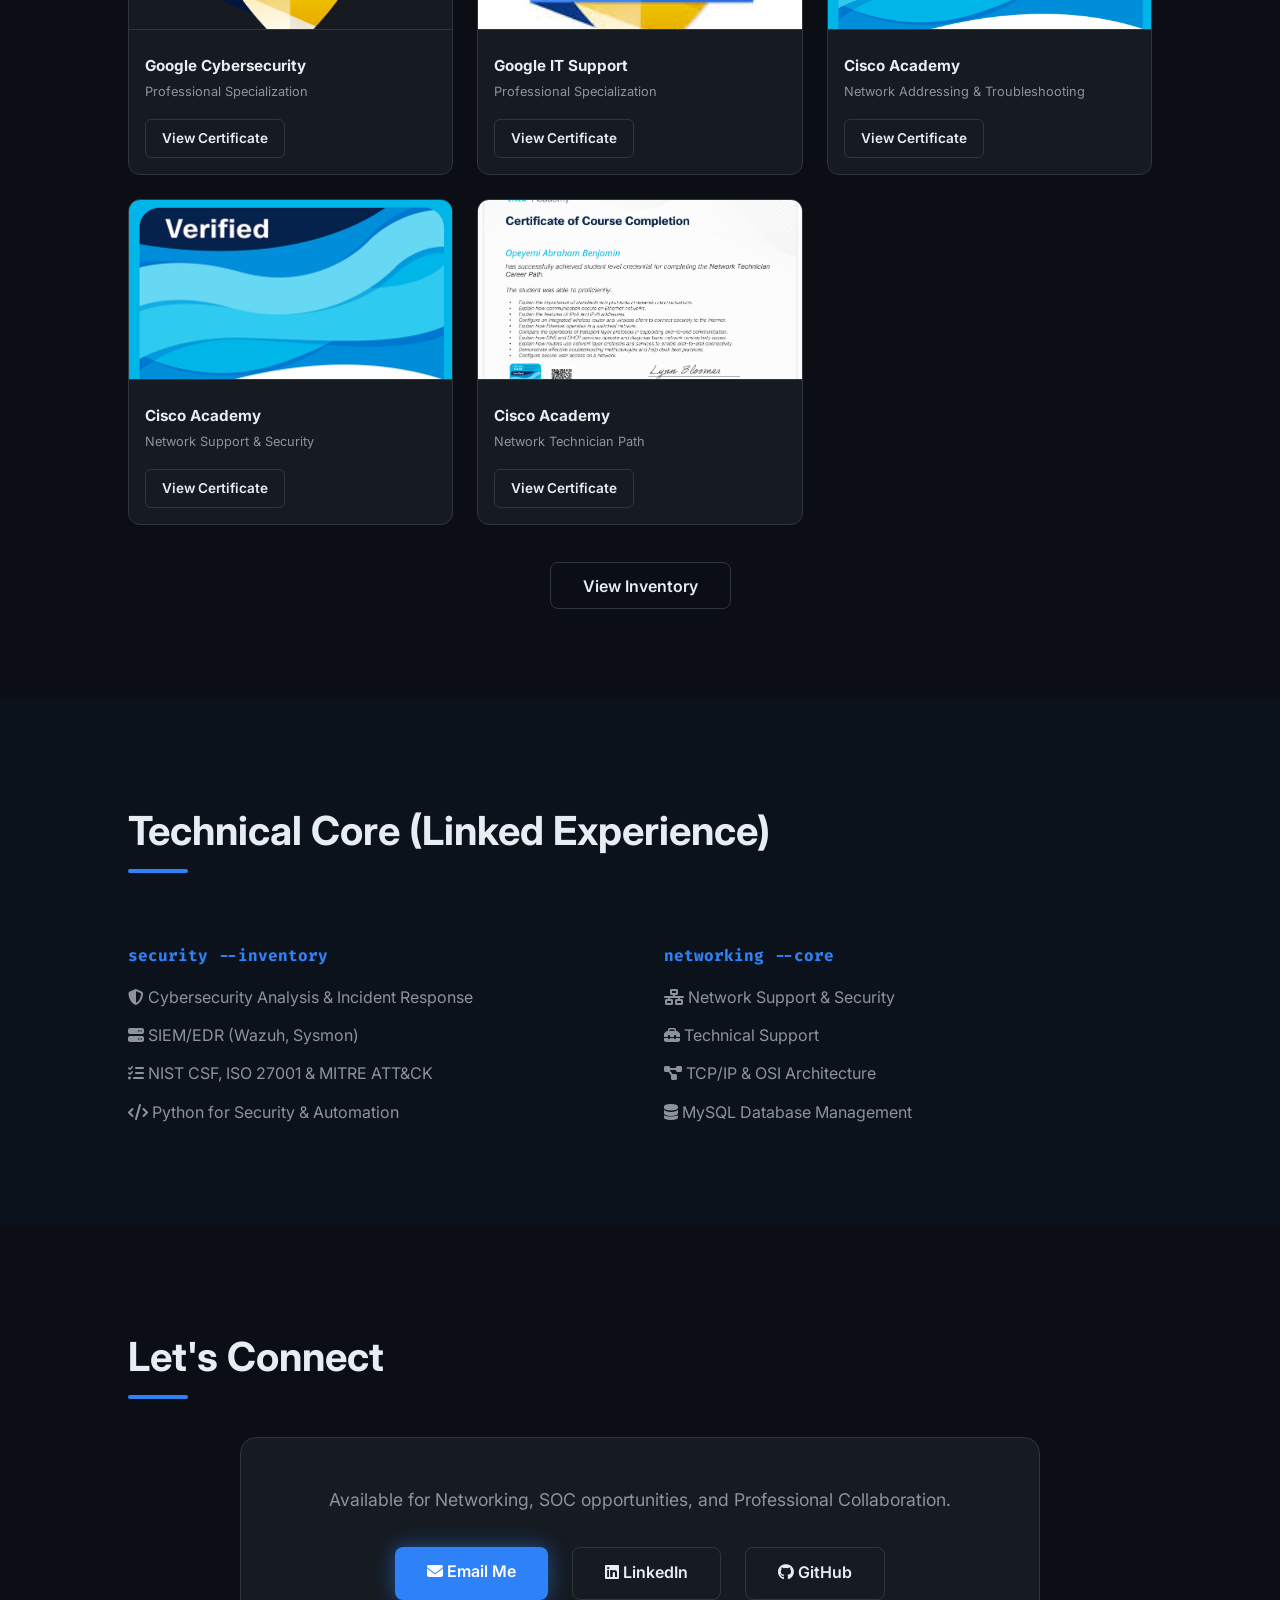
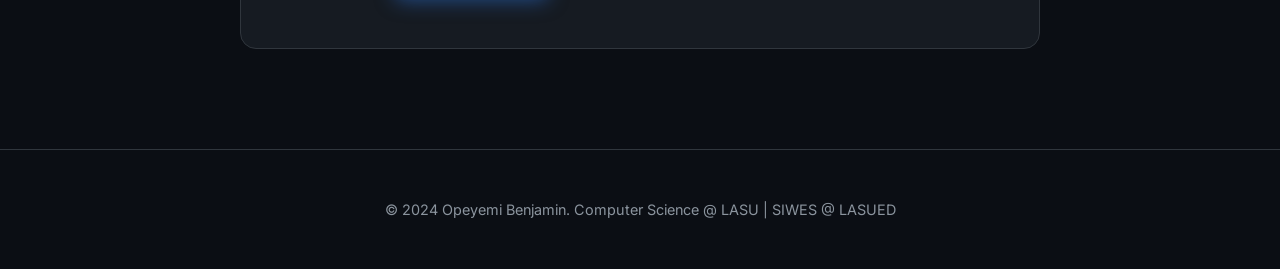
==== commit 1748e655: "Update portfolio: Add Millennium Fellowship (MCN & UNAI), UBI internship, Naija CyberShield, and upd" ====
--- a/index.html
+++ b/index.html
@@ -3,8 +3,8 @@
 <head>
     <meta charset="UTF-8">
     <meta name="viewport" content="width=device-width, initial-scale=1.0">
-    <title>Opeyemi Benjamin | Prospective SOC Analyst & CS Student</title>
-    <meta name="description" content="Portfolio of Opeyemi Benjamin, a Computer Science student at LASU and aspiring SOC Analyst specializing in Network Security and Threat Detection.">
+    <title>Benjamin Opeyemi Abraham | Aspiring SOC Analyst & Millennium Fellow</title>
+    <meta name="description" content="Portfolio of Benjamin Opeyemi Abraham, Millennium Fellow (Class of 2026), Computer Science student at LASU, and aspiring SOC Analyst specializing in Threat Detection, Incident Response, and Network Infrastructure.">
     <link rel="stylesheet" href="style.css">
     <link rel="stylesheet" href="https://cdnjs.cloudflare.com/ajax/libs/font-awesome/6.4.0/css/all.min.css">
 </head>
@@ -24,10 +24,10 @@
 
     <header class="hero" id="home">
         <h1>Building a <span style="color: var(--accent);">Rock-Solid</span> Foundation in Security.</h1>
-        <p>Computer Science student at <strong>Lagos State University (LASU)</strong>. Aspiring SOC Analyst & SIWES Intern at LASUED. Passionate about solving complex problems in Cybersecurity and Computer Networking.</p>
+        <p>Computer Science undergraduate at <strong>Lagos State University (LASU)</strong> &amp; <strong>Millennium Fellow (Class of 2026)</strong> convened by <strong>MCN &amp; UNAI</strong>. Aspiring SOC Analyst &amp; Cyber Core Associate (UBI), experienced in Wazuh SIEM, Sysmon telemetry, and network infrastructure.</p>
         <div class="cta-buttons">
             <a href="#projects" class="btn btn-primary">Check Projects</a>
-            <a href="javascript:void(0)" onclick="alert('Resume update pending. Please check back later!');" class="btn btn-secondary" style="opacity: 0.6; cursor: not-allowed;"><i class="fa-solid fa-file-pdf"></i> Resume / CV</a>
+            <a href="Opeyemi Benjamin Resume.pdf" target="_blank" class="btn btn-secondary"><i class="fa-solid fa-file-pdf"></i> Resume / CV</a>
         </div>
     </header>
 
@@ -36,32 +36,42 @@
         <div style="display: flex; gap: 4rem; align-items: center; flex-wrap: wrap;">
             <div style="flex: 1; min-width: 300px;">
                 <p style="margin-bottom: 1.5rem; color: var(--text-secondary);">
-                    I am a dedicated Computer Science student building a "rock-solid foundation" in both technical and soft skills. My mission is to bridge the gap between academic theory and the high-pressure demands of a modern Security Operations Center (SOC).
+                    I am a dedicated Computer Science student building a "rock-solid foundation" in defensive cybersecurity, incident response, and network infrastructure. My mission is to bridge the gap between academic theory and the high-pressure demands of a modern Security Operations Center (SOC).
+                </p>
+                <p style="margin-bottom: 1.5rem; color: var(--text-secondary);">
+                    Selected as a <strong>Millennium Fellow (Class of 2026)</strong> by the <strong>Millennium Campus Network (MCN) &amp; United Nations Academic Impact (UNAI)</strong>, I lead student initiatives advancing technology access and digital governance.
                 </p>
                 <p style="color: var(--text-secondary);">
-                    My current focus is on developing advanced expertise in <strong>Network Support</strong> and <strong>Information Security</strong>. While I am a student at <strong>LASU</strong>, I am currently gaining practical institutional experience as a <strong>SIWES Intern at LASUED</strong>.
+                    My practical experience spans investigating simulated breaches as a <strong>Cyber Core Associate Intern at Ubuntu Bridge Initiative (UBI)</strong>, evaluating risk against NIST CSF and ISO 27001 standards, and maintaining enterprise IT systems as a <strong>SIWES Intern at LASUED</strong>.
                 </p>
             </div>
             <div style="flex: 1; min-width: 300px; display: flex; flex-direction: column; gap: 1rem;">
                 <div style="background: var(--card-bg); padding: 1.2rem; border-radius: 8px; border: 1px solid var(--border); display: flex; align-items: center; gap: 1rem;">
+                    <i class="fa-solid fa-earth-americas" style="color: var(--accent); font-size: 1.5rem;"></i>
+                    <div>
+                        <h4 style="font-size: 0.9rem;">Global Fellowship</h4>
+                        <p style="font-size: 0.8rem; color: var(--text-secondary);">Millennium Fellow '26 (MCN &amp; UNAI)</p>
+                    </div>
+                </div>
+                <div style="background: var(--card-bg); padding: 1.2rem; border-radius: 8px; border: 1px solid var(--border); display: flex; align-items: center; gap: 1rem;">
                     <i class="fa-solid fa-school" style="color: var(--accent); font-size: 1.5rem;"></i>
                     <div>
                         <h4 style="font-size: 0.9rem;">Education</h4>
-                        <p style="font-size: 0.8rem; color: var(--text-secondary);">Computer Science, LASU (Exp. 2027)</p>
-                    </div>
-                </div>
-                <div style="background: var(--card-bg); padding: 1.2rem; border-radius: 8px; border: 1px solid var(--border); display: flex; align-items: center; gap: 1rem;">
-                    <i class="fa-solid fa-laptop-code" style="color: var(--accent); font-size: 1.5rem;"></i>
-                    <div>
-                        <h4 style="font-size: 0.9rem;">Current Role</h4>
-                        <p style="font-size: 0.8rem; color: var(--text-secondary);">SIWES Intern, LASUED</p>
+                        <p style="font-size: 0.8rem; color: var(--text-secondary);">B.Sc. Computer Science, LASU</p>
+                    </div>
+                </div>
+                <div style="background: var(--card-bg); padding: 1.2rem; border-radius: 8px; border: 1px solid var(--border); display: flex; align-items: center; gap: 1rem;">
+                    <i class="fa-solid fa-shield-halved" style="color: var(--accent); font-size: 1.5rem;"></i>
+                    <div>
+                        <h4 style="font-size: 0.9rem;">Practical Experience</h4>
+                        <p style="font-size: 0.8rem; color: var(--text-secondary);">UBI Cohort 01 &amp; SIWES Intern (LASUED)</p>
                     </div>
                 </div>
                 <div style="background: var(--card-bg); padding: 1.2rem; border-radius: 8px; border: 1px solid var(--border); display: flex; align-items: center; gap: 1rem;">
                     <i class="fa-solid fa-award" style="color: var(--accent); font-size: 1.5rem;"></i>
                     <div>
                         <h4 style="font-size: 0.9rem;">Focus Areas</h4>
-                        <p style="font-size: 0.8rem; color: var(--text-secondary);">Network Security & Threat Detection</p>
+                        <p style="font-size: 0.8rem; color: var(--text-secondary);">SOC Operations, Threat Detection &amp; NIST CSF</p>
                     </div>
                 </div>
             </div>
@@ -93,6 +103,14 @@
                 <p>Architected a professional MySQL database for the LASUED SIWES unit to digitize manual student records, supervisor assignments, and document status tracking.</p>
                 <div class="project-links">
                     <a href="SIWES-Database/siwes_schema.sql" target="_blank"><i class="fa-solid fa-database"></i> View Schema</a>
+                </div>
+            </div>
+            <div class="project-card">
+                <span class="project-tag">PHISHING &amp; SCAM DEFENSE</span>
+                <h3>Go2Cyber Naija CyberShield</h3>
+                <p>Public Cybersecurity Resource Hub &amp; Interactive Bank Scam Simulator built for the GCAP Cohort 1 Capstone Project. Educates users on financial fraud vectors and phishing awareness.</p>
+                <div class="project-links">
+                    <a href="https://github.com/OpeyemiAB/naija-cybershield" target="_blank"><i class="fa-brands fa-github"></i> View Repo</a>
                 </div>
             </div>
             <div class="project-card">
@@ -163,10 +181,10 @@
             <div>
                 <h4 style="font-family: 'Fira Code', monospace; margin-bottom: 1rem; color: var(--accent);">security --inventory</h4>
                 <ul style="color: var(--text-secondary); display: grid; gap: 0.8rem;">
-                    <li><i class="fa-solid fa-shield-halved"></i> Cybersecurity Analysis</li>
+                    <li><i class="fa-solid fa-shield-halved"></i> Cybersecurity Analysis &amp; Incident Response</li>
                     <li><i class="fa-solid fa-server"></i> SIEM/EDR (Wazuh, Sysmon)</li>
-                    <li><i class="fa-solid fa-magnifying-glass"></i> Information Security</li>
-                    <li><i class="fa-solid fa-code"></i> Python for Security</li>
+                    <li><i class="fa-solid fa-list-check"></i> NIST CSF, ISO 27001 &amp; MITRE ATT&amp;CK</li>
+                    <li><i class="fa-solid fa-code"></i> Python for Security &amp; Automation</li>
                 </ul>
             </div>
             <div>
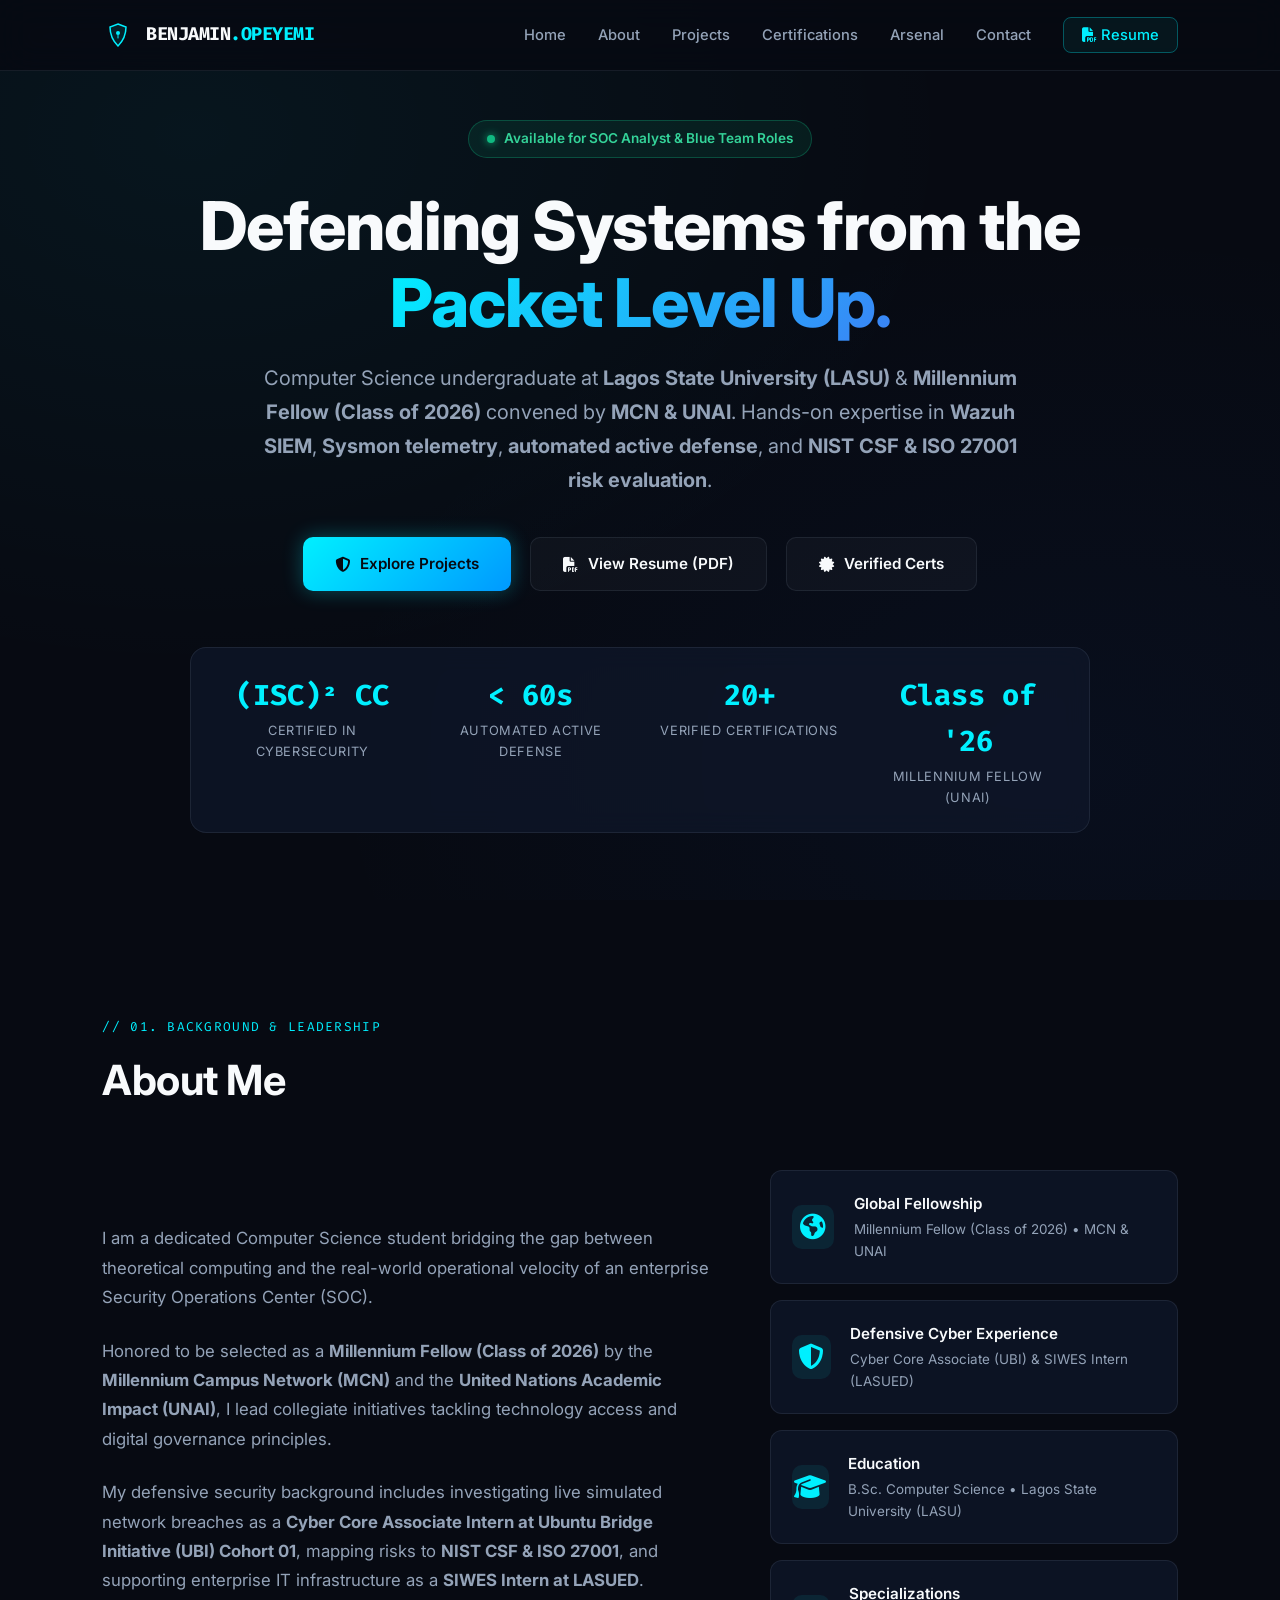
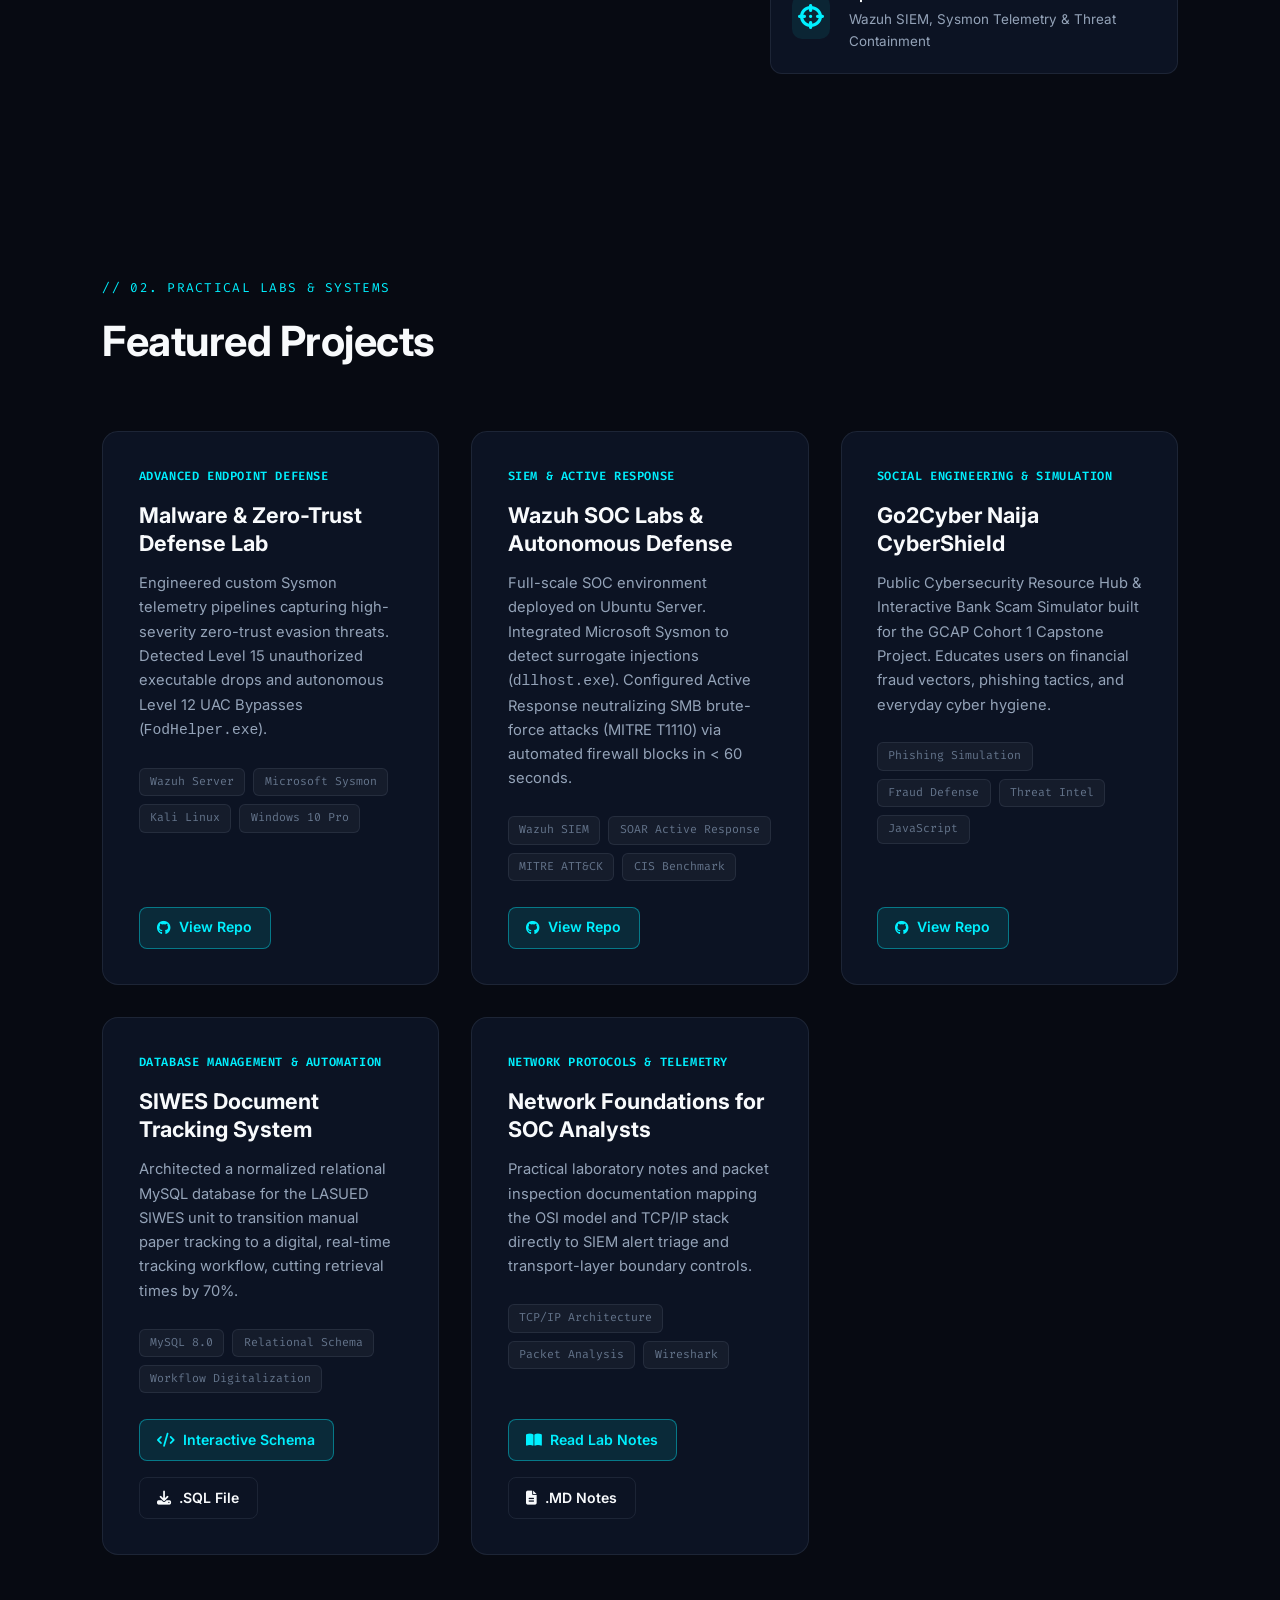
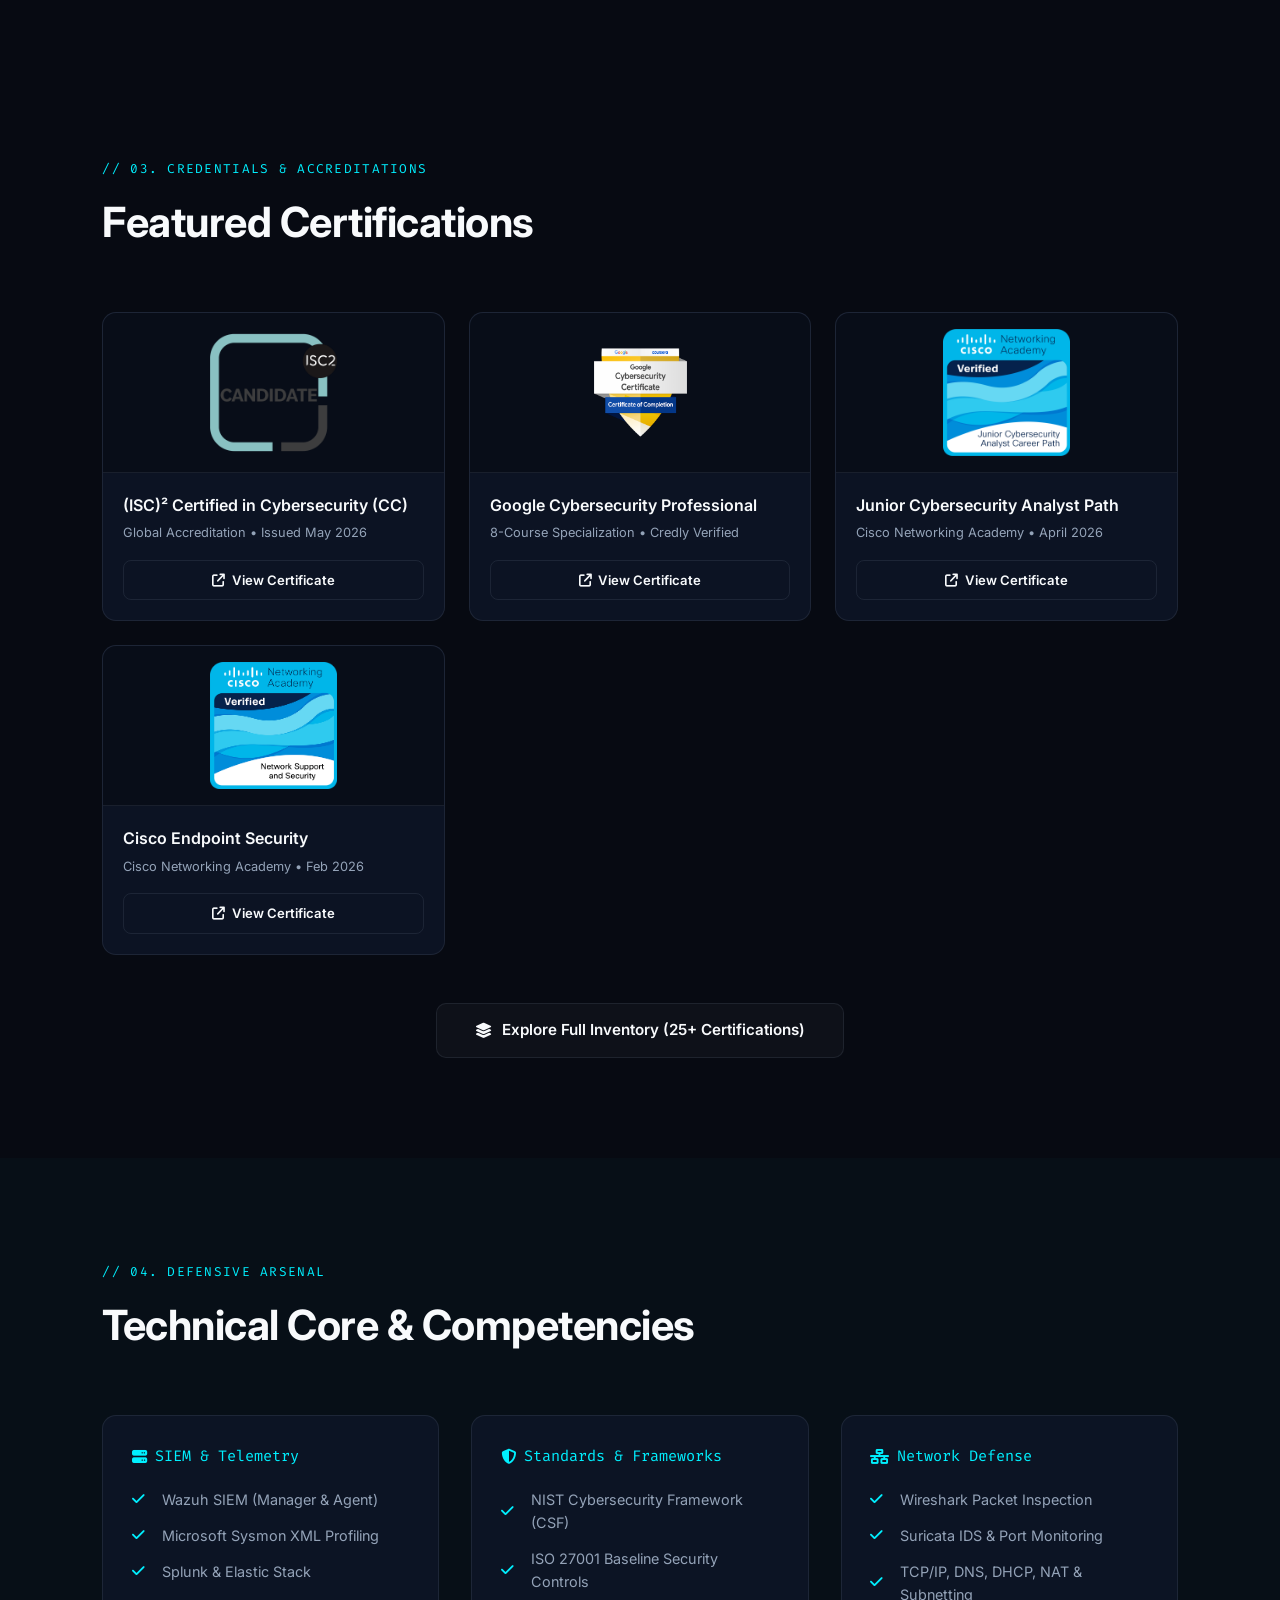
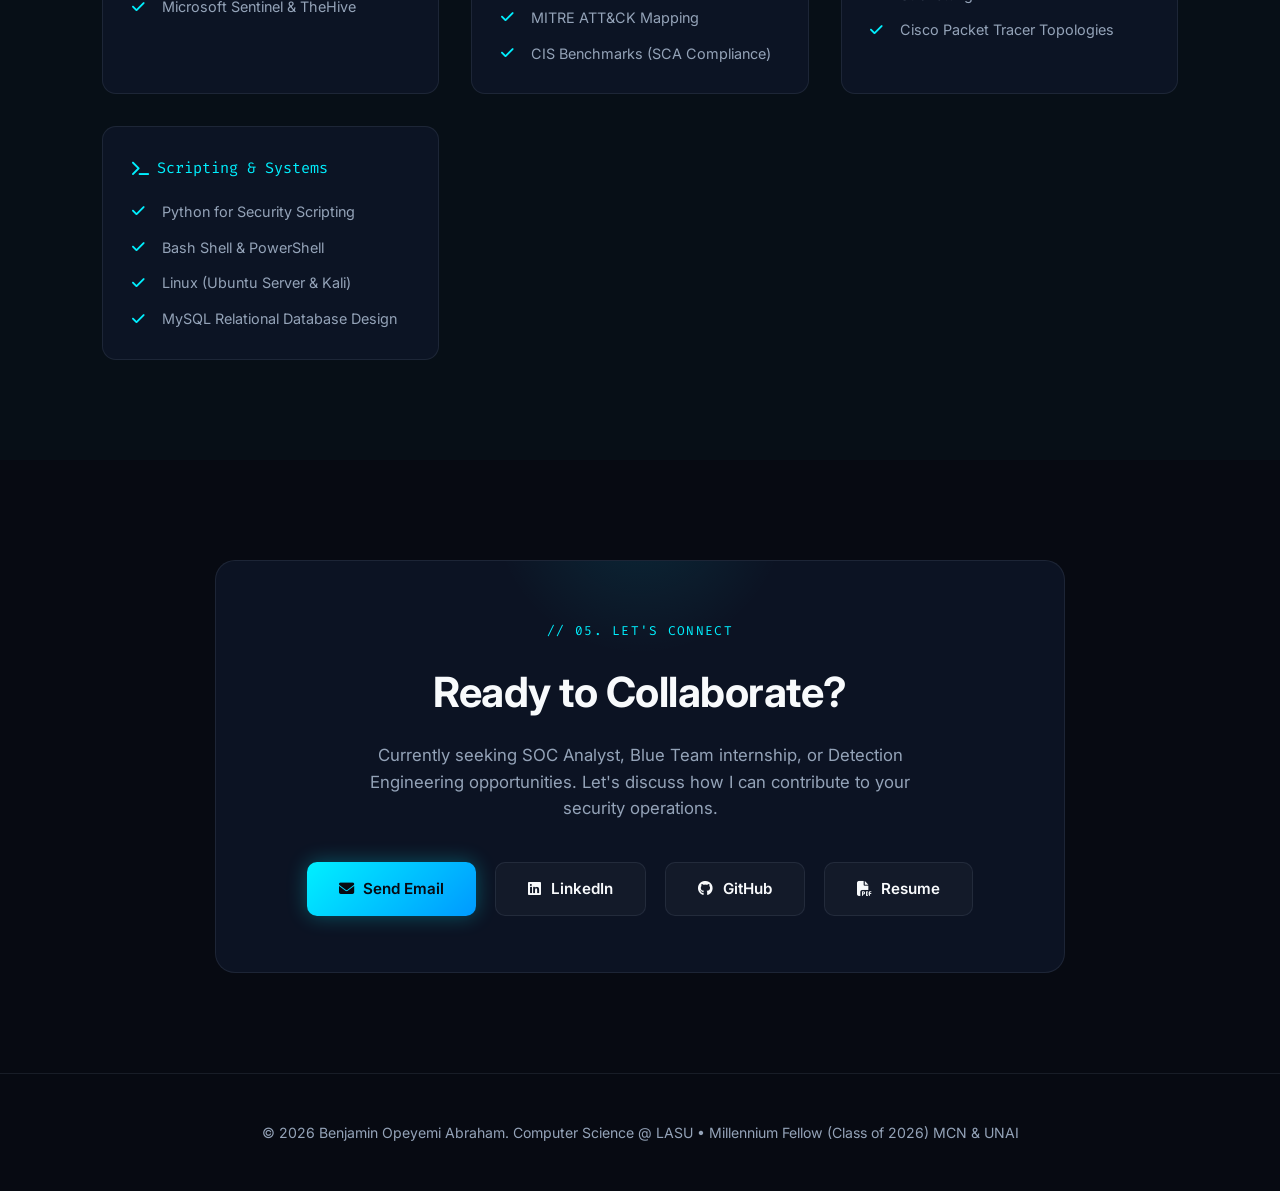
==== commit 65c6572a: "Comprehensive portfolio overhaul: Add favicons, fix 404 links with interactive viewers, add (ISC)2 a" ====
--- a/index.html
+++ b/index.html
@@ -3,217 +3,452 @@
 <head>
     <meta charset="UTF-8">
     <meta name="viewport" content="width=device-width, initial-scale=1.0">
-    <title>Benjamin Opeyemi Abraham | Aspiring SOC Analyst & Millennium Fellow</title>
-    <meta name="description" content="Portfolio of Benjamin Opeyemi Abraham, Millennium Fellow (Class of 2026), Computer Science student at LASU, and aspiring SOC Analyst specializing in Threat Detection, Incident Response, and Network Infrastructure.">
+    <title>Benjamin Opeyemi Abraham | SOC Analyst &amp; Millennium Fellow</title>
+    <meta name="description" content="Cybersecurity portfolio of Benjamin Opeyemi Abraham: Aspiring SOC Analyst, Millennium Fellow (Class of 2026), specializing in Wazuh SIEM, Sysmon telemetry, threat detection, and network defense.">
+    <link rel="icon" type="image/svg+xml" href="favicon.svg">
+    <link rel="alternate icon" href="favicon.png">
     <link rel="stylesheet" href="style.css">
     <link rel="stylesheet" href="https://cdnjs.cloudflare.com/ajax/libs/font-awesome/6.4.0/css/all.min.css">
 </head>
 <body>
 
+    <!-- Navigation -->
     <nav>
-        <div class="logo">OPEYEMI.BENJAMIN</div>
-        <ul class="nav-links">
-            <li><a href="#home">Home</a></li>
-            <li><a href="#about">About</a></li>
-            <li><a href="#projects">Work</a></li>
-            <li><a href="#certificates">Certifications</a></li>
-            <li><a href="#skills">Skills</a></li>
-            <li><a href="#contact">Contact</a></li>
+        <div class="logo-container">
+            <svg class="logo-shield" viewBox="0 0 64 64" fill="none" xmlns="http://www.w3.org/2000/svg">
+                <path d="M 32 10 L 48 16 C 48 32 40 46 32 54 C 24 46 16 32 16 16 Z" stroke="#00F0FF" stroke-width="3" fill="rgba(0, 240, 255, 0.1)"/>
+                <circle cx="32" cy="28" r="4" fill="#00F0FF"/>
+                <path d="M 32 32 L 32 38" stroke="#00F0FF" stroke-width="2" stroke-linecap="round"/>
+            </svg>
+            <div class="logo-text">BENJAMIN<span>.OPEYEMI</span></div>
+        </div>
+
+        <button class="mobile-menu-btn" onclick="toggleMenu()" aria-label="Toggle navigation">
+            <i class="fa-solid fa-bars" id="menuIcon"></i>
+        </button>
+
+        <ul class="nav-links" id="navLinks">
+            <li><a href="#home" onclick="closeMenu()">Home</a></li>
+            <li><a href="#about" onclick="closeMenu()">About</a></li>
+            <li><a href="#projects" onclick="closeMenu()">Projects</a></li>
+            <li><a href="#certificates" onclick="closeMenu()">Certifications</a></li>
+            <li><a href="#skills" onclick="closeMenu()">Arsenal</a></li>
+            <li><a href="#contact" onclick="closeMenu()">Contact</a></li>
+            <li><a href="Opeyemi Benjamin Resume.pdf" target="_blank" class="nav-btn"><i class="fa-solid fa-file-pdf"></i> Resume</a></li>
         </ul>
     </nav>
 
+    <!-- Hero Section -->
     <header class="hero" id="home">
-        <h1>Building a <span style="color: var(--accent);">Rock-Solid</span> Foundation in Security.</h1>
-        <p>Computer Science undergraduate at <strong>Lagos State University (LASU)</strong> &amp; <strong>Millennium Fellow (Class of 2026)</strong> convened by <strong>MCN &amp; UNAI</strong>. Aspiring SOC Analyst &amp; Cyber Core Associate (UBI), experienced in Wazuh SIEM, Sysmon telemetry, and network infrastructure.</p>
+        <div class="status-badge">
+            <span class="status-pulse"></span>
+            Available for SOC Analyst &amp; Blue Team Roles
+        </div>
+
+        <h1>Defending Systems from the <span class="highlight">Packet Level Up.</span></h1>
+
+        <p>
+            Computer Science undergraduate at <strong>Lagos State University (LASU)</strong> &amp; 
+            <strong>Millennium Fellow (Class of 2026)</strong> convened by <strong>MCN &amp; UNAI</strong>. 
+            Hands-on expertise in <strong>Wazuh SIEM</strong>, <strong>Sysmon telemetry</strong>, <strong>automated active defense</strong>, and <strong>NIST CSF &amp; ISO 27001 risk evaluation</strong>.
+        </p>
+
         <div class="cta-buttons">
-            <a href="#projects" class="btn btn-primary">Check Projects</a>
-            <a href="Opeyemi Benjamin Resume.pdf" target="_blank" class="btn btn-secondary"><i class="fa-solid fa-file-pdf"></i> Resume / CV</a>
+            <a href="#projects" class="btn btn-primary"><i class="fa-solid fa-shield-halved"></i> Explore Projects</a>
+            <a href="Opeyemi Benjamin Resume.pdf" target="_blank" class="btn btn-secondary"><i class="fa-solid fa-file-pdf"></i> View Resume (PDF)</a>
+            <a href="certificates.html" class="btn btn-secondary"><i class="fa-solid fa-certificate"></i> Verified Certs</a>
+        </div>
+
+        <div class="hero-metrics">
+            <div class="metric-item">
+                <div class="metric-number">(ISC)&sup2; CC</div>
+                <div class="metric-label">Certified in Cybersecurity</div>
+            </div>
+            <div class="metric-item">
+                <div class="metric-number">&lt; 60s</div>
+                <div class="metric-label">Automated Active Defense</div>
+            </div>
+            <div class="metric-item">
+                <div class="metric-number">20+</div>
+                <div class="metric-label">Verified Certifications</div>
+            </div>
+            <div class="metric-item">
+                <div class="metric-number">Class of &apos;26</div>
+                <div class="metric-label">Millennium Fellow (UNAI)</div>
+            </div>
         </div>
     </header>
 
+    <!-- About Section -->
     <section id="about">
-        <h2>About Me</h2>
-        <div style="display: flex; gap: 4rem; align-items: center; flex-wrap: wrap;">
-            <div style="flex: 1; min-width: 300px;">
-                <p style="margin-bottom: 1.5rem; color: var(--text-secondary);">
-                    I am a dedicated Computer Science student building a "rock-solid foundation" in defensive cybersecurity, incident response, and network infrastructure. My mission is to bridge the gap between academic theory and the high-pressure demands of a modern Security Operations Center (SOC).
+        <div class="section-header">
+            <span class="section-tag">// 01. BACKGROUND &amp; LEADERSHIP</span>
+            <h2>About Me</h2>
+        </div>
+
+        <div class="about-grid">
+            <div class="about-text">
+                <p>
+                    I am a dedicated Computer Science student bridging the gap between theoretical computing and the real-world operational velocity of an enterprise Security Operations Center (SOC).
                 </p>
-                <p style="margin-bottom: 1.5rem; color: var(--text-secondary);">
-                    Selected as a <strong>Millennium Fellow (Class of 2026)</strong> by the <strong>Millennium Campus Network (MCN) &amp; United Nations Academic Impact (UNAI)</strong>, I lead student initiatives advancing technology access and digital governance.
+                <p>
+                    Honored to be selected as a <strong>Millennium Fellow (Class of 2026)</strong> by the <strong>Millennium Campus Network (MCN)</strong> and the <strong>United Nations Academic Impact (UNAI)</strong>, I lead collegiate initiatives tackling technology access and digital governance principles.
                 </p>
-                <p style="color: var(--text-secondary);">
-                    My practical experience spans investigating simulated breaches as a <strong>Cyber Core Associate Intern at Ubuntu Bridge Initiative (UBI)</strong>, evaluating risk against NIST CSF and ISO 27001 standards, and maintaining enterprise IT systems as a <strong>SIWES Intern at LASUED</strong>.
+                <p>
+                    My defensive security background includes investigating live simulated network breaches as a <strong>Cyber Core Associate Intern at Ubuntu Bridge Initiative (UBI) Cohort 01</strong>, mapping risks to <strong>NIST CSF &amp; ISO 27001</strong>, and supporting enterprise IT infrastructure as a <strong>SIWES Intern at LASUED</strong>.
                 </p>
             </div>
-            <div style="flex: 1; min-width: 300px; display: flex; flex-direction: column; gap: 1rem;">
-                <div style="background: var(--card-bg); padding: 1.2rem; border-radius: 8px; border: 1px solid var(--border); display: flex; align-items: center; gap: 1rem;">
-                    <i class="fa-solid fa-earth-americas" style="color: var(--accent); font-size: 1.5rem;"></i>
+
+            <div class="about-cards">
+                <div class="info-card">
+                    <div class="info-icon"><i class="fa-solid fa-earth-americas"></i></div>
+                    <div class="info-content">
+                        <h4>Global Fellowship</h4>
+                        <p>Millennium Fellow (Class of 2026) &bull; MCN &amp; UNAI</p>
+                    </div>
+                </div>
+
+                <div class="info-card">
+                    <div class="info-icon"><i class="fa-solid fa-shield-halved"></i></div>
+                    <div class="info-content">
+                        <h4>Defensive Cyber Experience</h4>
+                        <p>Cyber Core Associate (UBI) &amp; SIWES Intern (LASUED)</p>
+                    </div>
+                </div>
+
+                <div class="info-card">
+                    <div class="info-icon"><i class="fa-solid fa-graduation-cap"></i></div>
+                    <div class="info-content">
+                        <h4>Education</h4>
+                        <p>B.Sc. Computer Science &bull; Lagos State University (LASU)</p>
+                    </div>
+                </div>
+
+                <div class="info-card">
+                    <div class="info-icon"><i class="fa-solid fa-crosshairs"></i></div>
+                    <div class="info-content">
+                        <h4>Specializations</h4>
+                        <p>Wazuh SIEM, Sysmon Telemetry &amp; Threat Containment</p>
+                    </div>
+                </div>
+            </div>
+        </div>
+    </section>
+
+    <!-- Projects Section -->
+    <section id="projects">
+        <div class="section-header">
+            <span class="section-tag">// 02. PRACTICAL LABS &amp; SYSTEMS</span>
+            <h2>Featured Projects</h2>
+        </div>
+
+        <div class="projects-grid">
+
+            <!-- Project 1 -->
+            <div class="project-card">
+                <div>
+                    <span class="project-tag">ADVANCED ENDPOINT DEFENSE</span>
+                    <h3>Malware &amp; Zero-Trust Defense Lab</h3>
+                    <p>
+                        Engineered custom Sysmon telemetry pipelines capturing high-severity zero-trust evasion threats. Detected Level 15 unauthorized executable drops and autonomous Level 12 UAC Bypasses (<code>FodHelper.exe</code>).
+                    </p>
+                    <div class="project-tech">
+                        <span class="tech-pill">Wazuh Server</span>
+                        <span class="tech-pill">Microsoft Sysmon</span>
+                        <span class="tech-pill">Kali Linux</span>
+                        <span class="tech-pill">Windows 10 Pro</span>
+                    </div>
+                </div>
+                <div class="project-links">
+                    <a href="https://github.com/OpeyemiAB/SOC-Wazuh-Lab" target="_blank" class="project-btn primary">
+                        <i class="fa-brands fa-github"></i> View Repo
+                    </a>
+                </div>
+            </div>
+
+            <!-- Project 2 -->
+            <div class="project-card">
+                <div>
+                    <span class="project-tag">SIEM &amp; ACTIVE RESPONSE</span>
+                    <h3>Wazuh SOC Labs &amp; Autonomous Defense</h3>
+                    <p>
+                        Full-scale SOC environment deployed on Ubuntu Server. Integrated Microsoft Sysmon to detect surrogate injections (<code>dllhost.exe</code>). Configured Active Response neutralizing SMB brute-force attacks (MITRE T1110) via automated firewall blocks in &lt; 60 seconds.
+                    </p>
+                    <div class="project-tech">
+                        <span class="tech-pill">Wazuh SIEM</span>
+                        <span class="tech-pill">SOAR Active Response</span>
+                        <span class="tech-pill">MITRE ATT&amp;CK</span>
+                        <span class="tech-pill">CIS Benchmark</span>
+                    </div>
+                </div>
+                <div class="project-links">
+                    <a href="https://github.com/OpeyemiAB/SOC-Portfolio-Final" target="_blank" class="project-btn primary">
+                        <i class="fa-brands fa-github"></i> View Repo
+                    </a>
+                </div>
+            </div>
+
+            <!-- Project 3 -->
+            <div class="project-card">
+                <div>
+                    <span class="project-tag">SOCIAL ENGINEERING &amp; SIMULATION</span>
+                    <h3>Go2Cyber Naija CyberShield</h3>
+                    <p>
+                        Public Cybersecurity Resource Hub &amp; Interactive Bank Scam Simulator built for the GCAP Cohort 1 Capstone Project. Educates users on financial fraud vectors, phishing tactics, and everyday cyber hygiene.
+                    </p>
+                    <div class="project-tech">
+                        <span class="tech-pill">Phishing Simulation</span>
+                        <span class="tech-pill">Fraud Defense</span>
+                        <span class="tech-pill">Threat Intel</span>
+                        <span class="tech-pill">JavaScript</span>
+                    </div>
+                </div>
+                <div class="project-links">
+                    <a href="https://github.com/OpeyemiAB/naija-cybershield" target="_blank" class="project-btn primary">
+                        <i class="fa-brands fa-github"></i> View Repo
+                    </a>
+                </div>
+            </div>
+
+            <!-- Project 4 -->
+            <div class="project-card">
+                <div>
+                    <span class="project-tag">DATABASE MANAGEMENT &amp; AUTOMATION</span>
+                    <h3>SIWES Document Tracking System</h3>
+                    <p>
+                        Architected a normalized relational MySQL database for the LASUED SIWES unit to transition manual paper tracking to a digital, real-time tracking workflow, cutting retrieval times by 70%.
+                    </p>
+                    <div class="project-tech">
+                        <span class="tech-pill">MySQL 8.0</span>
+                        <span class="tech-pill">Relational Schema</span>
+                        <span class="tech-pill">Workflow Digitalization</span>
+                    </div>
+                </div>
+                <div class="project-links">
+                    <a href="siwes-db.html" class="project-btn primary">
+                        <i class="fa-solid fa-code"></i> Interactive Schema
+                    </a>
+                    <a href="SIWES-Database/siwes_schema.sql" download class="project-btn">
+                        <i class="fa-solid fa-download"></i> .SQL File
+                    </a>
+                </div>
+            </div>
+
+            <!-- Project 5 -->
+            <div class="project-card">
+                <div>
+                    <span class="project-tag">NETWORK PROTOCOLS &amp; TELEMETRY</span>
+                    <h3>Network Foundations for SOC Analysts</h3>
+                    <p>
+                        Practical laboratory notes and packet inspection documentation mapping the OSI model and TCP/IP stack directly to SIEM alert triage and transport-layer boundary controls.
+                    </p>
+                    <div class="project-tech">
+                        <span class="tech-pill">TCP/IP Architecture</span>
+                        <span class="tech-pill">Packet Analysis</span>
+                        <span class="tech-pill">Wireshark</span>
+                    </div>
+                </div>
+                <div class="project-links">
+                    <a href="networking-lesson.html" class="project-btn primary">
+                        <i class="fa-solid fa-book-open"></i> Read Lab Notes
+                    </a>
+                    <a href="Networking-Lessons/Lesson_1.md" download class="project-btn">
+                        <i class="fa-solid fa-file-lines"></i> .MD Notes
+                    </a>
+                </div>
+            </div>
+
+        </div>
+    </section>
+
+    <!-- Certifications Section -->
+    <section id="certificates">
+        <div class="section-header">
+            <span class="section-tag">// 03. CREDENTIALS &amp; ACCREDITATIONS</span>
+            <h2>Featured Certifications</h2>
+        </div>
+
+        <div class="cert-gallery">
+
+            <!-- ISC2 Card -->
+            <div class="cert-card">
+                <div class="cert-img-wrapper">
+                    <img src="Certificates/isc2-candidate.png" alt="(ISC)2 Certified in Cybersecurity" class="cert-img">
+                </div>
+                <div class="cert-info">
                     <div>
-                        <h4 style="font-size: 0.9rem;">Global Fellowship</h4>
-                        <p style="font-size: 0.8rem; color: var(--text-secondary);">Millennium Fellow '26 (MCN &amp; UNAI)</p>
-                    </div>
-                </div>
-                <div style="background: var(--card-bg); padding: 1.2rem; border-radius: 8px; border: 1px solid var(--border); display: flex; align-items: center; gap: 1rem;">
-                    <i class="fa-solid fa-school" style="color: var(--accent); font-size: 1.5rem;"></i>
+                        <h4>(ISC)&sup2; Certified in Cybersecurity (CC)</h4>
+                        <p>Global Accreditation &bull; Issued May 2026</p>
+                    </div>
+                    <a href="Certificates/ISC2_Certified_in_Cybersecurity_CC.pdf" target="_blank" class="view-btn">
+                        <i class="fa-solid fa-arrow-up-right-from-square"></i> View Certificate
+                    </a>
+                </div>
+            </div>
+
+            <!-- Google Cyber Card -->
+            <div class="cert-card">
+                <div class="cert-img-wrapper">
+                    <img src="Certificates/google-cybersecurity-professional-certificate-v2.png" alt="Google Cybersecurity" class="cert-img">
+                </div>
+                <div class="cert-info">
                     <div>
-                        <h4 style="font-size: 0.9rem;">Education</h4>
-                        <p style="font-size: 0.8rem; color: var(--text-secondary);">B.Sc. Computer Science, LASU</p>
-                    </div>
-                </div>
-                <div style="background: var(--card-bg); padding: 1.2rem; border-radius: 8px; border: 1px solid var(--border); display: flex; align-items: center; gap: 1rem;">
-                    <i class="fa-solid fa-shield-halved" style="color: var(--accent); font-size: 1.5rem;"></i>
+                        <h4>Google Cybersecurity Professional</h4>
+                        <p>8-Course Specialization &bull; Credly Verified</p>
+                    </div>
+                    <a href="Certificates/GOOGLE Coursera CERT.pdf" target="_blank" class="view-btn">
+                        <i class="fa-solid fa-arrow-up-right-from-square"></i> View Certificate
+                    </a>
+                </div>
+            </div>
+
+            <!-- Cisco Junior Cyber Analyst -->
+            <div class="cert-card">
+                <div class="cert-img-wrapper">
+                    <img src="Certificates/junior-cybersecurity-analyst-career-path.1.png" alt="Cisco Junior Cybersecurity Analyst" class="cert-img">
+                </div>
+                <div class="cert-info">
                     <div>
-                        <h4 style="font-size: 0.9rem;">Practical Experience</h4>
-                        <p style="font-size: 0.8rem; color: var(--text-secondary);">UBI Cohort 01 &amp; SIWES Intern (LASUED)</p>
-                    </div>
-                </div>
-                <div style="background: var(--card-bg); padding: 1.2rem; border-radius: 8px; border: 1px solid var(--border); display: flex; align-items: center; gap: 1rem;">
-                    <i class="fa-solid fa-award" style="color: var(--accent); font-size: 1.5rem;"></i>
+                        <h4>Junior Cybersecurity Analyst Path</h4>
+                        <p>Cisco Networking Academy &bull; April 2026</p>
+                    </div>
+                    <a href="Certificates/Cisco_Junior_Cybersecurity_Analyst_Career_Path.pdf" target="_blank" class="view-btn">
+                        <i class="fa-solid fa-arrow-up-right-from-square"></i> View Certificate
+                    </a>
+                </div>
+            </div>
+
+            <!-- Cisco Endpoint Security -->
+            <div class="cert-card">
+                <div class="cert-img-wrapper">
+                    <img src="Certificates/network-support-and-security.png" alt="Cisco Endpoint Security" class="cert-img">
+                </div>
+                <div class="cert-info">
                     <div>
-                        <h4 style="font-size: 0.9rem;">Focus Areas</h4>
-                        <p style="font-size: 0.8rem; color: var(--text-secondary);">SOC Operations, Threat Detection &amp; NIST CSF</p>
-                    </div>
-                </div>
-            </div>
+                        <h4>Cisco Endpoint Security</h4>
+                        <p>Cisco Networking Academy &bull; Feb 2026</p>
+                    </div>
+                    <a href="Certificates/Cisco_Endpoint_Security.pdf" target="_blank" class="view-btn">
+                        <i class="fa-solid fa-arrow-up-right-from-square"></i> View Certificate
+                    </a>
+                </div>
+            </div>
+
+        </div>
+
+        <div style="text-align: center;">
+            <a href="certificates.html" class="btn btn-secondary" style="padding: 0.9rem 2.4rem;">
+                <i class="fa-solid fa-layer-group"></i> Explore Full Inventory (25+ Certifications)
+            </a>
         </div>
     </section>
 
-    <section id="projects">
-        <h2>Selected Projects</h2>
-        <div class="projects-grid">
-            <div class="project-card">
-                <span class="project-tag">ADVANCED SOC</span>
-                <h3>Malware & Zero-Trust Defense Lab</h3>
-                <p>Engineered a custom telemetry pipeline focusing on Advanced Endpoint Defense. Successfully detected **Level 15 Malware Drops** and Autonomous **UAC Bypasses** using deeply integrated Sysmon profiling.</p>
-                <div class="project-links">
-                    <a href="https://github.com/OpeyemiAB/SOC-Wazuh-Lab" target="_blank"><i class="fa-brands fa-github"></i> View Repo</a>
-                </div>
-            </div>
-            <div class="project-card">
-                <span class="project-tag">CYBER LAB</span>
-                <h3>Wazuh SOC Labs</h3>
-                <p>Engineered a professional SOC ecosystem. Configured **Active Response** to neutralize brute-force attacks in < 60s, integrated **Sysmon** for deep telemetry, and executed **CIS Compliance** audits.</p>
-                <div class="project-links">
-                    <a href="https://github.com/OpeyemiAB/SOC-Portfolio-Final" target="_blank"><i class="fa-brands fa-github"></i> View Repo</a>
-                </div>
-            </div>
-            <div class="project-card">
-                <span class="project-tag">DATABASE</span>
-                <h3>SIWES Document Tracking</h3>
-                <p>Architected a professional MySQL database for the LASUED SIWES unit to digitize manual student records, supervisor assignments, and document status tracking.</p>
-                <div class="project-links">
-                    <a href="SIWES-Database/siwes_schema.sql" target="_blank"><i class="fa-solid fa-database"></i> View Schema</a>
-                </div>
-            </div>
-            <div class="project-card">
-                <span class="project-tag">PHISHING &amp; SCAM DEFENSE</span>
-                <h3>Go2Cyber Naija CyberShield</h3>
-                <p>Public Cybersecurity Resource Hub &amp; Interactive Bank Scam Simulator built for the GCAP Cohort 1 Capstone Project. Educates users on financial fraud vectors and phishing awareness.</p>
-                <div class="project-links">
-                    <a href="https://github.com/OpeyemiAB/naija-cybershield" target="_blank"><i class="fa-brands fa-github"></i> View Repo</a>
-                </div>
-            </div>
-            <div class="project-card">
-                <span class="project-tag">NETWORKING</span>
-                <h3>Network Foundations Lab</h3>
-                <p>Practical labs documenting network architecture and protocol analysis (OSI, TCP/IP, DNS) as part of my professional certification roadmap.</p>
-                <div class="project-links">
-                    <a href="Networking-Lessons/Lesson_1.md" target="_blank"><i class="fa-solid fa-file-lines"></i> Lab Notes</a>
-                </div>
-            </div>
-            </div>
+    <!-- Technical Arsenal Section -->
+    <section id="skills" style="background: rgba(0, 240, 255, 0.02);">
+        <div class="section-header">
+            <span class="section-tag">// 04. DEFENSIVE ARSENAL</span>
+            <h2>Technical Core &amp; Competencies</h2>
+        </div>
+
+        <div class="skills-container">
+
+            <div class="skill-category">
+                <div class="skill-category-title"><i class="fa-solid fa-server"></i> SIEM &amp; Telemetry</div>
+                <div class="skill-list">
+                    <div class="skill-item"><i class="fa-solid fa-check"></i> Wazuh SIEM (Manager &amp; Agent)</div>
+                    <div class="skill-item"><i class="fa-solid fa-check"></i> Microsoft Sysmon XML Profiling</div>
+                    <div class="skill-item"><i class="fa-solid fa-check"></i> Splunk &amp; Elastic Stack</div>
+                    <div class="skill-item"><i class="fa-solid fa-check"></i> Microsoft Sentinel &amp; TheHive</div>
+                </div>
+            </div>
+
+            <div class="skill-category">
+                <div class="skill-category-title"><i class="fa-solid fa-shield-halved"></i> Standards &amp; Frameworks</div>
+                <div class="skill-list">
+                    <div class="skill-item"><i class="fa-solid fa-check"></i> NIST Cybersecurity Framework (CSF)</div>
+                    <div class="skill-item"><i class="fa-solid fa-check"></i> ISO 27001 Baseline Security Controls</div>
+                    <div class="skill-item"><i class="fa-solid fa-check"></i> MITRE ATT&amp;CK Mapping</div>
+                    <div class="skill-item"><i class="fa-solid fa-check"></i> CIS Benchmarks (SCA Compliance)</div>
+                </div>
+            </div>
+
+            <div class="skill-category">
+                <div class="skill-category-title"><i class="fa-solid fa-network-wired"></i> Network Defense</div>
+                <div class="skill-list">
+                    <div class="skill-item"><i class="fa-solid fa-check"></i> Wireshark Packet Inspection</div>
+                    <div class="skill-item"><i class="fa-solid fa-check"></i> Suricata IDS &amp; Port Monitoring</div>
+                    <div class="skill-item"><i class="fa-solid fa-check"></i> TCP/IP, DNS, DHCP, NAT &amp; Subnetting</div>
+                    <div class="skill-item"><i class="fa-solid fa-check"></i> Cisco Packet Tracer Topologies</div>
+                </div>
+            </div>
+
+            <div class="skill-category">
+                <div class="skill-category-title"><i class="fa-solid fa-terminal"></i> Scripting &amp; Systems</div>
+                <div class="skill-list">
+                    <div class="skill-item"><i class="fa-solid fa-check"></i> Python for Security Scripting</div>
+                    <div class="skill-item"><i class="fa-solid fa-check"></i> Bash Shell &amp; PowerShell</div>
+                    <div class="skill-item"><i class="fa-solid fa-check"></i> Linux (Ubuntu Server &amp; Kali)</div>
+                    <div class="skill-item"><i class="fa-solid fa-check"></i> MySQL Relational Database Design</div>
+                </div>
+            </div>
+
         </div>
     </section>
 
-    <section id="certificates">
-        <h2>Professional Certifications</h2>
-        <p style="color: var(--text-secondary); margin-bottom: 2rem;">Top-tier credentials in Cybersecurity and Networking.</p>
-        <div class="cert-gallery">
-            <div class="cert-card">
-                <img src="Certificates/google-cybersecurity-professional-certificate-v2.png" alt="Google Cybersecurity" class="cert-img">
-                <div class="cert-info">
-                    <h4>Google Cybersecurity</h4>
-                    <p style="margin-bottom: 1rem;">Professional Specialization</p>
-                    <a href="Certificates/GOOGLE Coursera CERT.pdf" target="_blank" class="view-btn">View Certificate</a>
-                </div>
-            </div>
-            <div class="cert-card">
-                <img src="Certificates/google-it-support.png" alt="Google IT Support" class="cert-img">
-                <div class="cert-info">
-                    <h4>Google IT Support</h4>
-                    <p style="margin-bottom: 1rem;">Professional Specialization</p>
-                    <a href="Certificates/Supportcert/Google IT support.pdf" target="_blank" class="view-btn">View Certificate</a>
-                </div>
-            </div>
-            <div class="cert-card">
-                <img src="Certificates/network-addressing-and-basic-troubleshooting.png" alt="Cisco Networking" class="cert-img">
-                <div class="cert-info">
-                    <h4>Cisco Academy</h4>
-                    <p style="margin-bottom: 1rem;">Network Addressing & Troubleshooting</p>
-                    <a href="Certificates/NetworkAddressingandBasicTroubleshootingUpdate20251122-28-87we3n.pdf" target="_blank" class="view-btn">View Certificate</a>
-                </div>
-            </div>
-            <div class="cert-card">
-                <img src="Certificates/network-support-and-security.png" alt="Cisco Security" class="cert-img">
-                <div class="cert-info">
-                    <h4>Cisco Academy</h4>
-                    <p style="margin-bottom: 1rem;">Network Support & Security</p>
-                    <a href="Certificates/NetworkSupportandSecurityUpdate20251125-30-kp3j29.pdf" target="_blank" class="view-btn">View Certificate</a>
-                </div>
-            </div>
-            <div class="cert-card">
-                <img src="Certificates/NetworkTechnicianCareerPathUpdate20251125-30-by67e7_page-0001.jpg" alt="Network Technician" class="cert-img">
-                <div class="cert-info">
-                    <h4>Cisco Academy</h4>
-                    <p style="margin-bottom: 1rem;">Network Technician Path</p>
-                    <a href="Certificates/NetworkTechnicianCareerPathUpdate20251125-30-by67e7.pdf" target="_blank" class="view-btn">View Certificate</a>
-                </div>
-            </div>
-        </div>
-        <div style="text-align: center; margin-top: 3rem;">
-            <a href="certificates.html" class="btn btn-secondary">View Inventory</a>
+    <!-- Contact Section -->
+    <section id="contact">
+        <div class="contact-box">
+            <span class="section-tag">// 05. LET'S CONNECT</span>
+            <h2 style="margin: 0.5rem 0 1rem;">Ready to Collaborate?</h2>
+            <p style="color: var(--text-secondary); font-size: 1.05rem; max-width: 600px; margin: 0 auto 2.5rem; line-height: 1.6;">
+                Currently seeking SOC Analyst, Blue Team internship, or Detection Engineering opportunities. Let's discuss how I can contribute to your security operations.
+            </p>
+
+            <div style="display: flex; justify-content: center; flex-wrap: wrap; gap: 1.2rem;">
+                <a href="mailto:oluwafemibenjamin488@gmail.com" class="btn btn-primary">
+                    <i class="fa-solid fa-envelope"></i> Send Email
+                </a>
+                <a href="https://linkedin.com/in/opeyemi-benjamin-99ba70250" target="_blank" class="btn btn-secondary">
+                    <i class="fa-brands fa-linkedin"></i> LinkedIn
+                </a>
+                <a href="https://github.com/OpeyemiAB" target="_blank" class="btn btn-secondary">
+                    <i class="fa-brands fa-github"></i> GitHub
+                </a>
+                <a href="Opeyemi Benjamin Resume.pdf" target="_blank" class="btn btn-secondary">
+                    <i class="fa-solid fa-file-pdf"></i> Resume
+                </a>
+            </div>
         </div>
     </section>
 
-    <section id="skills" style="background: rgba(47, 129, 247, 0.03);">
-        <h2>Technical Core (Linked Experience)</h2>
-        <div style="display: grid; grid-template-columns: repeat(auto-fit, minmax(280px, 1fr)); gap: 3rem; margin-top: 2rem;">
-            <div>
-                <h4 style="font-family: 'Fira Code', monospace; margin-bottom: 1rem; color: var(--accent);">security --inventory</h4>
-                <ul style="color: var(--text-secondary); display: grid; gap: 0.8rem;">
-                    <li><i class="fa-solid fa-shield-halved"></i> Cybersecurity Analysis &amp; Incident Response</li>
-                    <li><i class="fa-solid fa-server"></i> SIEM/EDR (Wazuh, Sysmon)</li>
-                    <li><i class="fa-solid fa-list-check"></i> NIST CSF, ISO 27001 &amp; MITRE ATT&amp;CK</li>
-                    <li><i class="fa-solid fa-code"></i> Python for Security &amp; Automation</li>
-                </ul>
-            </div>
-            <div>
-                <h4 style="font-family: 'Fira Code', monospace; margin-bottom: 1rem; color: var(--accent);">networking --core</h4>
-                <ul style="color: var(--text-secondary); display: grid; gap: 0.8rem;">
-                    <li><i class="fa-solid fa-network-wired"></i> Network Support & Security</li>
-                    <li><i class="fa-solid fa-toolbox"></i> Technical Support</li>
-                    <li><i class="fa-solid fa-diagram-project"></i> TCP/IP & OSI Architecture</li>
-                    <li><i class="fa-solid fa-database"></i> MySQL Database Management</li>
-                </ul>
-            </div>
-        </div>
-    </section>
-
-    <section id="contact">
-        <h2 style="text-align: center;">Let's Connect</h2>
-        <div style="max-width: 800px; margin: 0 auto; background: var(--card-bg); padding: 3rem; border-radius: 16px; border: 1px solid var(--border); text-align: center;">
-            <p style="color: var(--text-secondary); font-size: 1.1rem; margin-bottom: 2rem;">Available for Networking, SOC opportunities, and Professional Collaboration.</p>
-            <div style="display: flex; justify-content: center; flex-wrap: wrap; gap: 1.5rem;">
-                <a href="mailto:oluwafemibenjamin488@gmail.com" class="btn btn-primary"><i class="fa-solid fa-envelope"></i> Email Me</a>
-                <a href="https://linkedin.com/in/opeyemi-benjamin-99ba70250" target="_blank" class="btn btn-secondary"><i class="fa-brands fa-linkedin"></i> LinkedIn</a>
-                <a href="https://github.com/OpeyemiAB" target="_blank" class="btn btn-secondary"><i class="fa-brands fa-github"></i> GitHub</a>
-            </div>
-        </div>
-    </section>
-
+    <!-- Footer -->
     <footer>
-        <p>&copy; 2024 Opeyemi Benjamin. Computer Science @ LASU | SIWES @ LASUED</p>
+        <p>&copy; 2026 Benjamin Opeyemi Abraham. Computer Science @ LASU &bull; Millennium Fellow (Class of 2026) MCN &amp; UNAI</p>
     </footer>
 
+    <script>
+        function toggleMenu() {
+            const nav = document.getElementById('navLinks');
+            const icon = document.getElementById('menuIcon');
+            nav.classList.toggle('open');
+            if (nav.classList.contains('open')) {
+                icon.classList.remove('fa-bars');
+                icon.classList.add('fa-xmark');
+            } else {
+                icon.classList.remove('fa-xmark');
+                icon.classList.add('fa-bars');
+            }
+        }
+
+        function closeMenu() {
+            const nav = document.getElementById('navLinks');
+            const icon = document.getElementById('menuIcon');
+            if (nav) nav.classList.remove('open');
+            if (icon) {
+                icon.classList.remove('fa-xmark');
+                icon.classList.add('fa-bars');
+            }
+        }
+    </script>
 </body>
 </html>
--- a/style.css
+++ b/style.css
@@ -1,16 +1,21 @@
-@import url('https://fonts.googleapis.com/css2?family=Inter:wght@300;400;600;700&family=Fira+Code:wght@400;500&display=swap');
+@import url('https://fonts.googleapis.com/css2?family=Inter:wght@300;400;500;600;700;800&family=Fira+Code:wght@400;500;600&display=swap');
 
 :root {
-    --bg-color: #0b0e14;
-    --card-bg: #161b22;
-    --text-primary: #e6edf3;
-    --text-secondary: #8b949e;
-    --accent: #2f81f7;
-    --accent-glow: rgba(47, 129, 247, 0.5);
-    --success: #3fb950;
-    --border: #30363d;
-    --nav-bg: rgba(11, 14, 20, 0.95);
-    --transition: cubic-bezier(0.4, 0, 0.2, 1);
+    --bg-color: #070a12;
+    --bg-card: rgba(15, 23, 42, 0.75);
+    --bg-card-hover: rgba(23, 33, 58, 0.9);
+    --text-primary: #f8fafc;
+    --text-secondary: #94a3b8;
+    --text-muted: #64748b;
+    --cyan: #00F0FF;
+    --cyan-glow: rgba(0, 240, 255, 0.25);
+    --blue: #2563eb;
+    --accent: #00F0FF;
+    --border: rgba(148, 163, 184, 0.12);
+    --border-hover: rgba(0, 240, 255, 0.35);
+    --nav-bg: rgba(7, 10, 18, 0.85);
+    --success: #10b981;
+    --transition: all 0.25s cubic-bezier(0.4, 0, 0.2, 1);
 }
 
 * {
@@ -21,61 +26,21 @@
 
 body {
     background-color: var(--bg-color);
-    color: var(--text-primary);
-    font-family: 'Inter', -apple-system, BlinkMacSystemFont, "Segoe UI", Roboto, Helvetica, Arial, sans-serif;
+    background-image: 
+        radial-gradient(at 15% 15%, rgba(0, 240, 255, 0.05) 0px, transparent 50%),
+        radial-gradient(at 85% 85%, rgba(37, 99, 235, 0.05) 0px, transparent 50%);
+    background-attachment: fixed;
+    color: var(--text-primary);
+    font-family: 'Inter', -apple-system, BlinkMacSystemFont, "Segoe UI", Roboto, sans-serif;
     line-height: 1.6;
     overflow-x: hidden;
     scroll-behavior: smooth;
 }
 
-/* Certificate Gallery */
-.cert-gallery {
-    display: grid;
-    grid-template-columns: repeat(auto-fit, minmax(240px, 1fr));
-    gap: 1.5rem;
-    margin-top: 2rem;
-}
-
-.cert-card {
-    background: var(--card-bg);
-    border: 1px solid var(--border);
-    border-radius: 12px;
-    overflow: hidden;
-    transition: var(--transition);
-    cursor: pointer;
-}
-
-.cert-card:hover {
-    transform: translateY(-8px) scale(1.02);
-    border-color: var(--accent);
-    box-shadow: 0 10px 30px rgba(47, 129, 247, 0.2);
-}
-
-.cert-img {
-    width: 100%;
-    height: 180px;
-    object-fit: cover;
-    border-bottom: 1px solid var(--border);
-}
-
-.cert-info {
-    padding: 1rem;
-}
-
-.cert-info h4 {
-    font-size: 0.95rem;
-    margin-bottom: 0.25rem;
-}
-
-.cert-info p {
-    font-size: 0.8rem;
-    color: var(--text-secondary);
-}
-
 a {
     text-decoration: none;
     color: inherit;
-    transition: 0.3s;
+    transition: var(--transition);
 }
 
 ul {
@@ -86,114 +51,311 @@
 nav {
     position: fixed;
     top: 0;
+    left: 0;
     width: 100%;
-    padding: 1.5rem 10%;
+    padding: 1.2rem 8%;
     display: flex;
     justify-content: space-between;
     align-items: center;
     background: var(--nav-bg);
-    backdrop-filter: blur(10px);
+    backdrop-filter: blur(16px);
+    -webkit-backdrop-filter: blur(16px);
     z-index: 1000;
     border-bottom: 1px solid var(--border);
 }
 
-.logo {
+.logo-container {
+    display: flex;
+    align-items: center;
+    gap: 0.75rem;
+}
+
+.logo-shield {
+    width: 32px;
+    height: 32px;
+}
+
+.logo-text {
     font-family: 'Fira Code', monospace;
     font-weight: 700;
-    font-size: 1.25rem;
-    color: var(--accent);
+    font-size: 1.15rem;
+    letter-spacing: -0.5px;
+    color: var(--text-primary);
+}
+
+.logo-text span {
+    color: var(--cyan);
 }
 
 .nav-links {
     display: flex;
-    gap: 2.5rem;
-}
-
-.nav-links a:hover {
-    color: var(--accent);
+    align-items: center;
+    gap: 2rem;
+}
+
+.nav-links a {
+    font-size: 0.92rem;
+    font-weight: 500;
+    color: var(--text-secondary);
+}
+
+.nav-links a:hover, .nav-links a.active {
+    color: var(--cyan);
+}
+
+.nav-btn {
+    padding: 0.5rem 1.1rem;
+    border: 1px solid rgba(0, 240, 255, 0.3);
+    border-radius: 8px;
+    background: rgba(0, 240, 255, 0.05);
+    color: var(--cyan) !important;
+    font-weight: 600;
+    font-size: 0.88rem;
+}
+
+.nav-btn:hover {
+    background: var(--cyan);
+    color: #070a12 !important;
+    box-shadow: 0 0 15px var(--cyan-glow);
+}
+
+.mobile-menu-btn {
+    display: none;
+    background: transparent;
+    border: none;
+    color: var(--text-primary);
+    font-size: 1.4rem;
+    cursor: pointer;
 }
 
 /* Hero Section */
 .hero {
-    height: 100vh;
+    min-height: 100vh;
     display: flex;
     flex-direction: column;
     justify-content: center;
     align-items: center;
     text-align: center;
-    padding: 0 10%;
-    background: radial-gradient(circle at 50% 50%, rgba(47, 129, 247, 0.05) 0%, transparent 70%);
+    padding: 120px 8% 80px;
+    position: relative;
+}
+
+.status-badge {
+    display: inline-flex;
+    align-items: center;
+    gap: 0.6rem;
+    padding: 0.45rem 1.1rem;
+    border-radius: 9999px;
+    background: rgba(16, 185, 129, 0.1);
+    border: 1px solid rgba(16, 185, 129, 0.3);
+    color: #34d399;
+    font-size: 0.85rem;
+    font-weight: 600;
+    margin-bottom: 1.8rem;
+}
+
+.status-pulse {
+    width: 8px;
+    height: 8px;
+    border-radius: 50%;
+    background: #10b981;
+    box-shadow: 0 0 8px #10b981;
+    animation: pulse 2s infinite;
+}
+
+@keyframes pulse {
+    0% { transform: scale(0.95); box-shadow: 0 0 0 0 rgba(16, 185, 129, 0.7); }
+    70% { transform: scale(1); box-shadow: 0 0 0 8px rgba(16, 185, 129, 0); }
+    100% { transform: scale(0.95); box-shadow: 0 0 0 0 rgba(16, 185, 129, 0); }
 }
 
 .hero h1 {
-    font-size: 4rem;
+    font-size: clamp(2.5rem, 5.5vw, 4.2rem);
+    font-weight: 800;
+    line-height: 1.15;
+    margin-bottom: 1.25rem;
+    letter-spacing: -1px;
+    max-width: 950px;
+}
+
+.hero h1 .highlight {
+    background: linear-gradient(135deg, #00F0FF 0%, #3b82f6 100%);
+    -webkit-background-clip: text;
+    -webkit-text-fill-color: transparent;
+}
+
+.hero p {
+    font-size: clamp(1.05rem, 2vw, 1.25rem);
+    color: var(--text-secondary);
+    max-width: 780px;
+    line-height: 1.7;
+    margin-bottom: 2.5rem;
+}
+
+.cta-buttons {
+    display: flex;
+    gap: 1.2rem;
+    flex-wrap: wrap;
+    justify-content: center;
+    margin-bottom: 3.5rem;
+}
+
+.btn {
+    display: inline-flex;
+    align-items: center;
+    justify-content: center;
+    gap: 0.6rem;
+    padding: 0.85rem 2rem;
+    border-radius: 10px;
+    font-weight: 600;
+    font-size: 0.95rem;
+    cursor: pointer;
+    transition: var(--transition);
+}
+
+.btn-primary {
+    background: linear-gradient(135deg, #00F0FF 0%, #0099ff 100%);
+    color: #070a12;
+    box-shadow: 0 0 20px rgba(0, 240, 255, 0.3);
+}
+
+.btn-primary:hover {
+    transform: translateY(-2px);
+    box-shadow: 0 0 30px rgba(0, 240, 255, 0.5);
+}
+
+.btn-secondary {
+    border: 1px solid var(--border);
+    background: rgba(255, 255, 255, 0.03);
+    color: var(--text-primary);
+}
+
+.btn-secondary:hover {
+    border-color: var(--cyan);
+    background: rgba(0, 240, 255, 0.05);
+    color: var(--cyan);
+    transform: translateY(-2px);
+}
+
+/* Metric Stats Bar */
+.hero-metrics {
+    display: grid;
+    grid-template-columns: repeat(auto-fit, minmax(180px, 1fr));
+    gap: 1.5rem;
+    width: 100%;
+    max-width: 900px;
+    padding: 1.5rem;
+    border-radius: 16px;
+    background: var(--bg-card);
+    border: 1px solid var(--border);
+    backdrop-filter: blur(12px);
+}
+
+.metric-item {
+    text-align: center;
+}
+
+.metric-number {
+    font-size: 1.8rem;
+    font-weight: 800;
+    color: var(--cyan);
+    font-family: 'Fira Code', monospace;
+}
+
+.metric-label {
+    font-size: 0.8rem;
+    color: var(--text-secondary);
+    text-transform: uppercase;
+    letter-spacing: 0.05em;
+    margin-top: 0.2rem;
+}
+
+/* Section Common */
+section {
+    padding: 100px 8%;
+    position: relative;
+}
+
+.section-header {
+    margin-bottom: 3.5rem;
+}
+
+.section-tag {
+    display: inline-block;
+    font-family: 'Fira Code', monospace;
+    font-size: 0.8rem;
+    text-transform: uppercase;
+    color: var(--cyan);
+    letter-spacing: 0.1em;
+    margin-bottom: 0.6rem;
+}
+
+h2 {
+    font-size: clamp(2rem, 3.5vw, 2.6rem);
     font-weight: 700;
-    margin-bottom: 1rem;
-    letter-spacing: -1px;
-}
-
-.hero p {
-    font-size: 1.25rem;
-    color: var(--text-secondary);
-    max-width: 600px;
-    margin-bottom: 2.5rem;
-}
-
-.cta-buttons {
-    display: flex;
-    gap: 1.5rem;
-}
-
-.btn {
-    padding: 0.8rem 2rem;
-    border-radius: 8px;
-    font-weight: 600;
-    cursor: pointer;
-    transition: 0.3s;
-}
-
-.btn-primary {
-    background-color: var(--accent);
-    color: white;
-    box-shadow: 0 0 20px var(--accent-glow);
-}
-
-.btn-primary:hover {
-    transform: translateY(-3px);
-    box-shadow: 0 0 30px var(--accent-glow);
-}
-
-.btn-secondary {
-    border: 1px solid var(--border);
-}
-
-.btn-secondary:hover {
-    background-color: var(--card-bg);
-    border-color: var(--accent);
-}
-
-/* Section Styling */
-section {
-    padding: 100px 10%;
-}
-
-h2 {
-    font-size: 2.5rem;
-    margin-bottom: 3rem;
-    text-align: left;
-    position: relative;
-    display: inline-block;
-}
-
-h2::after {
-    content: '';
-    position: absolute;
-    bottom: -10px;
-    left: 0;
-    width: 60px;
-    height: 4px;
-    background: var(--accent);
-    border-radius: 2px;
+    letter-spacing: -0.5px;
+    color: var(--text-primary);
+}
+
+/* About Grid */
+.about-grid {
+    display: grid;
+    grid-template-columns: 1.2fr 0.8fr;
+    gap: 3.5rem;
+    align-items: center;
+}
+
+.about-text p {
+    color: var(--text-secondary);
+    font-size: 1.05rem;
+    line-height: 1.75;
+    margin-bottom: 1.5rem;
+}
+
+.about-cards {
+    display: flex;
+    flex-direction: column;
+    gap: 1rem;
+}
+
+.info-card {
+    background: var(--bg-card);
+    border: 1px solid var(--border);
+    border-radius: 12px;
+    padding: 1.3rem;
+    display: flex;
+    align-items: center;
+    gap: 1.2rem;
+    transition: var(--transition);
+}
+
+.info-card:hover {
+    border-color: var(--border-hover);
+    transform: translateX(4px);
+}
+
+.info-icon {
+    font-size: 1.6rem;
+    color: var(--cyan);
+    width: 44px;
+    height: 44px;
+    display: flex;
+    align-items: center;
+    justify-content: center;
+    background: rgba(0, 240, 255, 0.08);
+    border-radius: 10px;
+}
+
+.info-content h4 {
+    font-size: 0.95rem;
+    font-weight: 600;
+    color: var(--text-primary);
+    margin-bottom: 0.2rem;
+}
+
+.info-content p {
+    font-size: 0.84rem;
+    color: var(--text-secondary);
 }
 
 /* Projects Grid */
@@ -204,83 +366,330 @@
 }
 
 .project-card {
-    background: var(--card-bg);
-    border: 1px solid var(--border);
-    border-radius: 12px;
-    padding: 2rem;
-    transition: 0.3s;
+    background: var(--bg-card);
+    border: 1px solid var(--border);
+    border-radius: 16px;
+    padding: 2.2rem;
+    display: flex;
+    flex-direction: column;
+    justify-content: space-between;
+    transition: var(--transition);
+    position: relative;
+    overflow: hidden;
+}
+
+.project-card::before {
+    content: '';
+    position: absolute;
+    top: 0;
+    left: 0;
+    width: 100%;
+    height: 3px;
+    background: linear-gradient(90deg, var(--cyan), var(--blue));
+    opacity: 0;
+    transition: opacity 0.3s;
 }
 
 .project-card:hover {
-    transform: translateY(-5px);
-    border-color: var(--accent);
+    transform: translateY(-6px);
+    border-color: var(--border-hover);
+    box-shadow: 0 15px 35px rgba(0, 240, 255, 0.08);
+}
+
+.project-card:hover::before {
+    opacity: 1;
 }
 
 .project-tag {
     font-family: 'Fira Code', monospace;
+    font-size: 0.75rem;
+    font-weight: 600;
+    color: var(--cyan);
+    text-transform: uppercase;
+    letter-spacing: 0.05em;
+    margin-bottom: 0.9rem;
+    display: block;
+}
+
+.project-card h3 {
+    font-size: 1.35rem;
+    font-weight: 700;
+    margin-bottom: 0.9rem;
+    color: var(--text-primary);
+    line-height: 1.3;
+}
+
+.project-card p {
+    color: var(--text-secondary);
+    font-size: 0.92rem;
+    line-height: 1.65;
+    margin-bottom: 1.6rem;
+    flex-grow: 1;
+}
+
+.project-tech {
+    display: flex;
+    gap: 0.5rem;
+    flex-wrap: wrap;
+    margin-bottom: 1.6rem;
+}
+
+.tech-pill {
+    font-size: 0.72rem;
+    font-family: 'Fira Code', monospace;
+    padding: 0.25rem 0.65rem;
+    border-radius: 6px;
+    background: rgba(255, 255, 255, 0.04);
+    border: 1px solid var(--border);
+    color: var(--text-muted);
+}
+
+.project-links {
+    display: flex;
+    gap: 1rem;
+    flex-wrap: wrap;
+}
+
+.project-btn {
+    display: inline-flex;
+    align-items: center;
+    gap: 0.5rem;
+    font-size: 0.88rem;
+    font-weight: 600;
+    padding: 0.55rem 1.1rem;
+    border-radius: 8px;
+    border: 1px solid var(--border);
+    color: var(--text-primary);
+    transition: var(--transition);
+}
+
+.project-btn:hover {
+    background: rgba(0, 240, 255, 0.08);
+    border-color: var(--cyan);
+    color: var(--cyan);
+}
+
+.project-btn.primary {
+    background: rgba(0, 240, 255, 0.1);
+    border-color: rgba(0, 240, 255, 0.4);
+    color: var(--cyan);
+}
+
+.project-btn.primary:hover {
+    background: var(--cyan);
+    color: #070a12;
+}
+
+/* Cert Preview Cards */
+.cert-gallery {
+    display: grid;
+    grid-template-columns: repeat(auto-fit, minmax(260px, 1fr));
+    gap: 1.5rem;
+    margin-bottom: 3rem;
+}
+
+.cert-card {
+    background: var(--bg-card);
+    border: 1px solid var(--border);
+    border-radius: 14px;
+    overflow: hidden;
+    transition: var(--transition);
+    display: flex;
+    flex-direction: column;
+}
+
+.cert-card:hover {
+    transform: translateY(-5px);
+    border-color: var(--border-hover);
+    box-shadow: 0 10px 25px rgba(0, 240, 255, 0.08);
+}
+
+.cert-img-wrapper {
+    height: 160px;
+    background: rgba(0, 0, 0, 0.3);
+    display: flex;
+    align-items: center;
+    justify-content: center;
+    border-bottom: 1px solid var(--border);
+    overflow: hidden;
+}
+
+.cert-img {
+    max-height: 100%;
+    max-width: 100%;
+    object-fit: contain;
+    padding: 1rem;
+    transition: transform 0.3s ease;
+}
+
+.cert-card:hover .cert-img {
+    transform: scale(1.05);
+}
+
+.cert-info {
+    padding: 1.25rem;
+    flex-grow: 1;
+    display: flex;
+    flex-direction: column;
+    justify-content: space-between;
+}
+
+.cert-info h4 {
+    font-size: 1rem;
+    font-weight: 600;
+    margin-bottom: 0.3rem;
+}
+
+.cert-info p {
     font-size: 0.8rem;
-    color: var(--accent);
+    color: var(--text-secondary);
     margin-bottom: 1rem;
-    display: block;
-}
-
-.project-card h3 {
-    margin-bottom: 1rem;
-    font-size: 1.5rem;
-}
-
-.project-card p {
-    color: var(--text-secondary);
-    margin-bottom: 1.5rem;
-}
-
-.project-links {
-    display: flex;
-    gap: 1rem;
-}
-
-.project-links a {
+}
+
+.view-btn {
+    display: inline-flex;
+    align-items: center;
+    justify-content: center;
+    gap: 0.4rem;
+    text-align: center;
+    padding: 0.55rem 1rem;
+    border: 1px solid var(--border);
+    border-radius: 8px;
+    font-size: 0.82rem;
+    font-weight: 600;
+    transition: var(--transition);
+}
+
+.view-btn:hover {
+    background: var(--cyan);
+    color: #070a12;
+    border-color: var(--cyan);
+}
+
+/* Skills Arsenal */
+.skills-container {
+    display: grid;
+    grid-template-columns: repeat(auto-fit, minmax(260px, 1fr));
+    gap: 2rem;
+}
+
+.skill-category {
+    background: var(--bg-card);
+    border: 1px solid var(--border);
+    border-radius: 14px;
+    padding: 1.8rem;
+    transition: var(--transition);
+}
+
+.skill-category:hover {
+    border-color: var(--border-hover);
+}
+
+.skill-category-title {
+    font-family: 'Fira Code', monospace;
+    font-size: 0.95rem;
+    color: var(--cyan);
+    margin-bottom: 1.2rem;
+    display: flex;
+    align-items: center;
+    gap: 0.5rem;
+}
+
+.skill-list {
+    display: flex;
+    flex-direction: column;
+    gap: 0.8rem;
+}
+
+.skill-item {
     font-size: 0.9rem;
-    color: var(--text-primary);
-    font-weight: 600;
-    display: flex;
-    align-items: center;
-    gap: 0.5rem;
+    color: var(--text-secondary);
+    display: flex;
+    align-items: center;
+    gap: 0.75rem;
+}
+
+.skill-item i {
+    color: var(--cyan);
+    font-size: 0.9rem;
+    width: 18px;
+}
+
+/* Contact Card */
+.contact-box {
+    max-width: 850px;
+    margin: 0 auto;
+    background: var(--bg-card);
+    border: 1px solid var(--border);
+    border-radius: 20px;
+    padding: 3.5rem 2.5rem;
+    text-align: center;
+    position: relative;
+    overflow: hidden;
+}
+
+.contact-box::before {
+    content: '';
+    position: absolute;
+    top: -50%;
+    left: 50%;
+    transform: translateX(-50%);
+    width: 300px;
+    height: 300px;
+    background: radial-gradient(circle, rgba(0, 240, 255, 0.1) 0%, transparent 70%);
+    pointer-events: none;
 }
 
 /* Footer */
 footer {
-    padding: 3rem 10%;
+    padding: 3rem 8%;
     border-top: 1px solid var(--border);
     text-align: center;
     color: var(--text-secondary);
-    font-size: 0.9rem;
+    font-size: 0.88rem;
+}
+
+/* Responsive */
+@media (max-width: 900px) {
+    .about-grid {
+        grid-template-columns: 1fr;
+        gap: 2.5rem;
+    }
 }
 
 @media (max-width: 768px) {
+    nav {
+        padding: 1rem 6%;
+    }
+    
+    .mobile-menu-btn {
+        display: block;
+    }
+
     .nav-links {
-        display: none;
+        position: fixed;
+        top: 65px;
+        left: 0;
+        width: 100%;
+        background: rgba(7, 10, 18, 0.98);
+        backdrop-filter: blur(20px);
+        flex-direction: column;
+        padding: 2rem;
+        gap: 1.5rem;
+        border-bottom: 1px solid var(--border);
+        transform: translateY(-150%);
+        transition: transform 0.3s ease;
     }
-    .hero h1 {
-        font-size: 2.5rem;
+
+    .nav-links.open {
+        transform: translateY(0);
     }
-}
-
-/* View Certificate Button */
-.view-btn {
-    display: inline-block;
-    text-align: center;
-    padding: 0.5rem 1rem;
-    border: 1px solid var(--border);
-    border-radius: 6px;
-    font-size: 0.85rem;
-    font-weight: 600;
-    transition: 0.3s;
-    text-decoration: none;
-}
-
-.view-btn:hover {
-    background: var(--accent);
-    color: white;
-    border-color: var(--accent);
-}
+
+    section {
+        padding: 70px 6%;
+    }
+
+    .hero {
+        padding: 100px 6% 60px;
+    }
+}
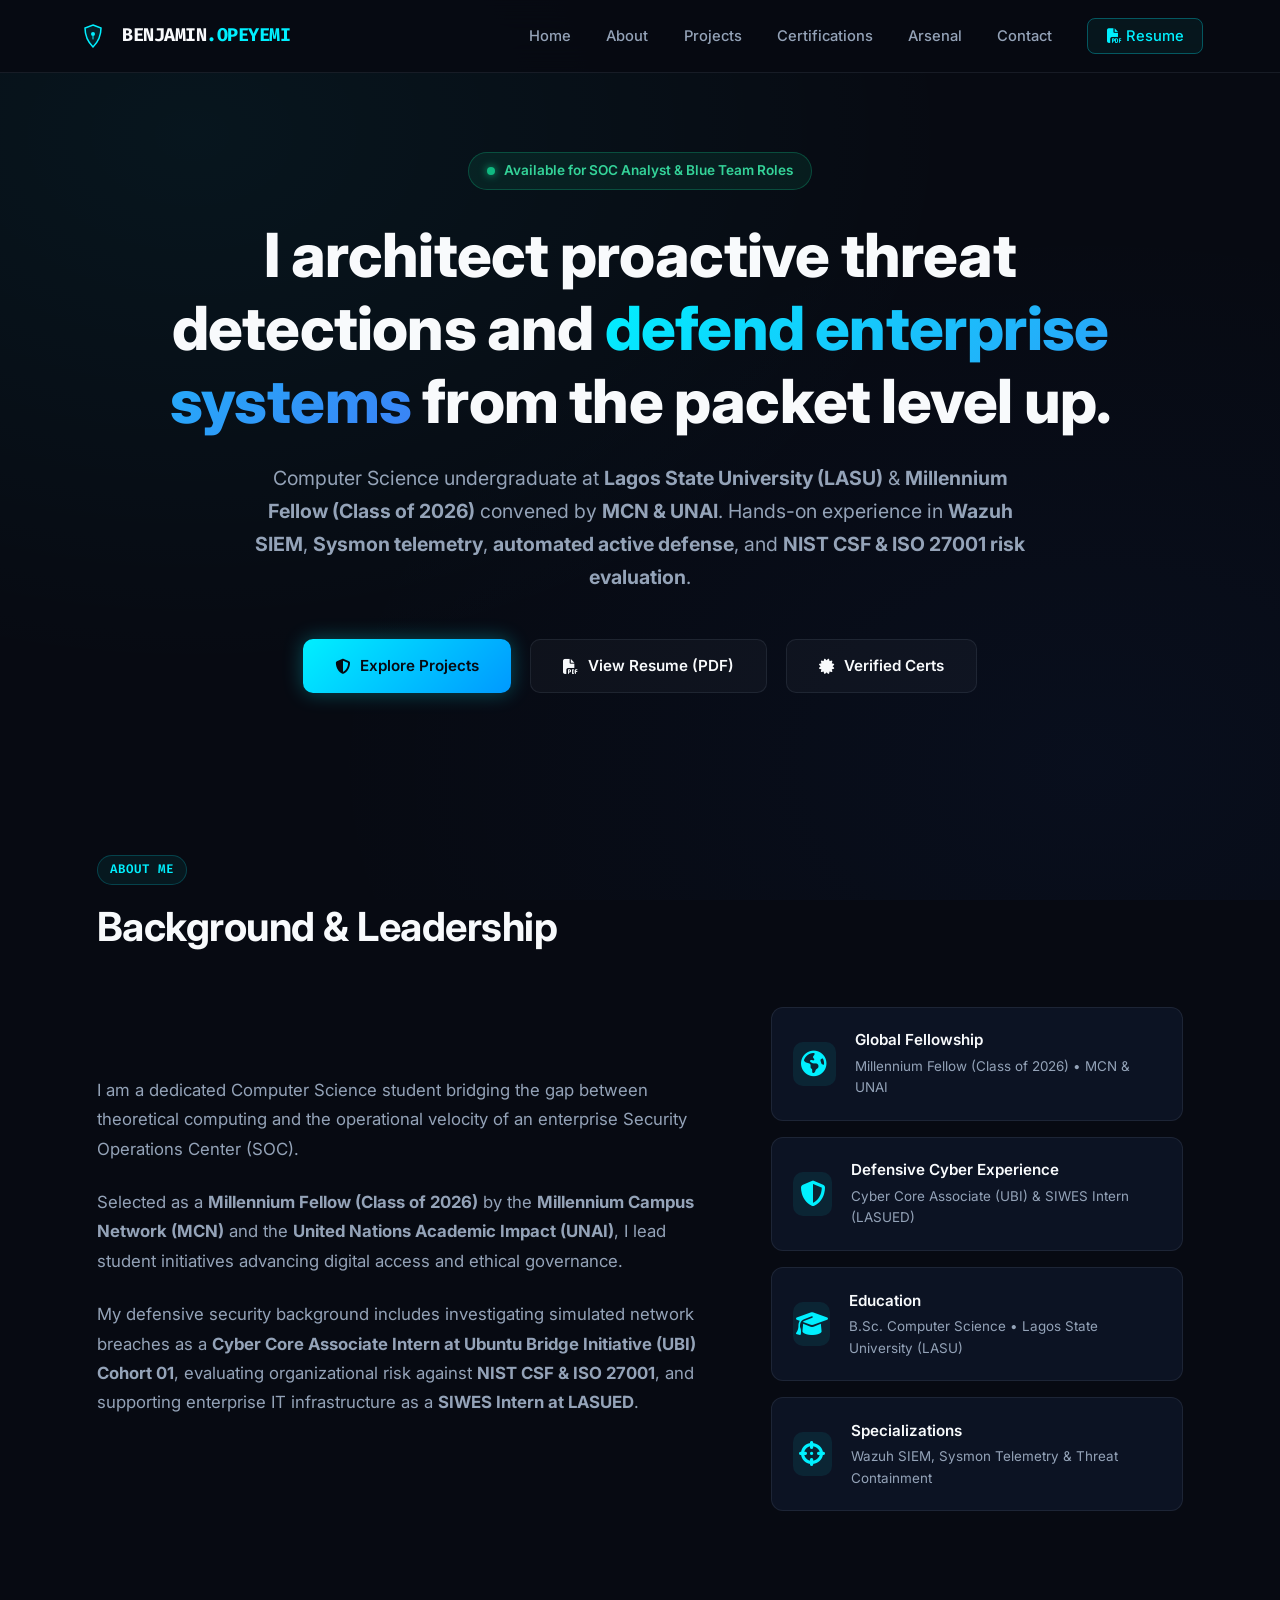
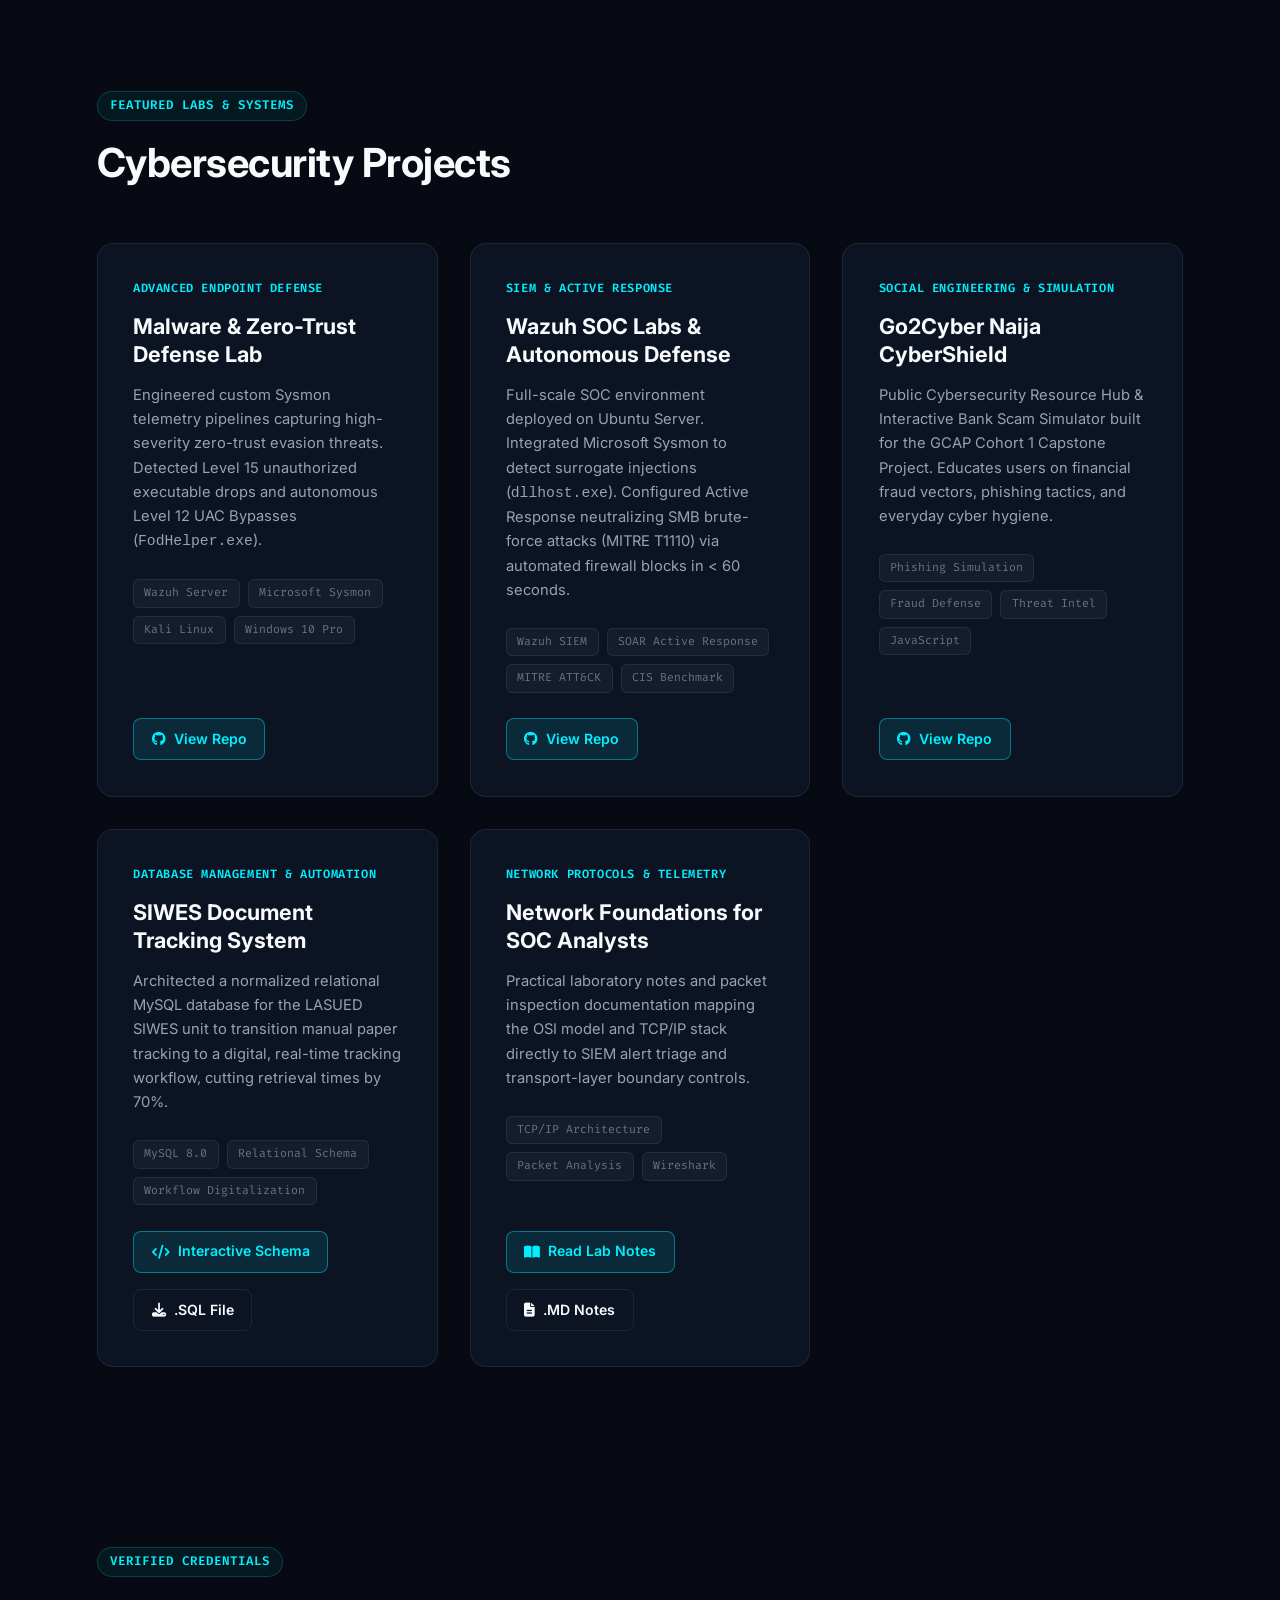
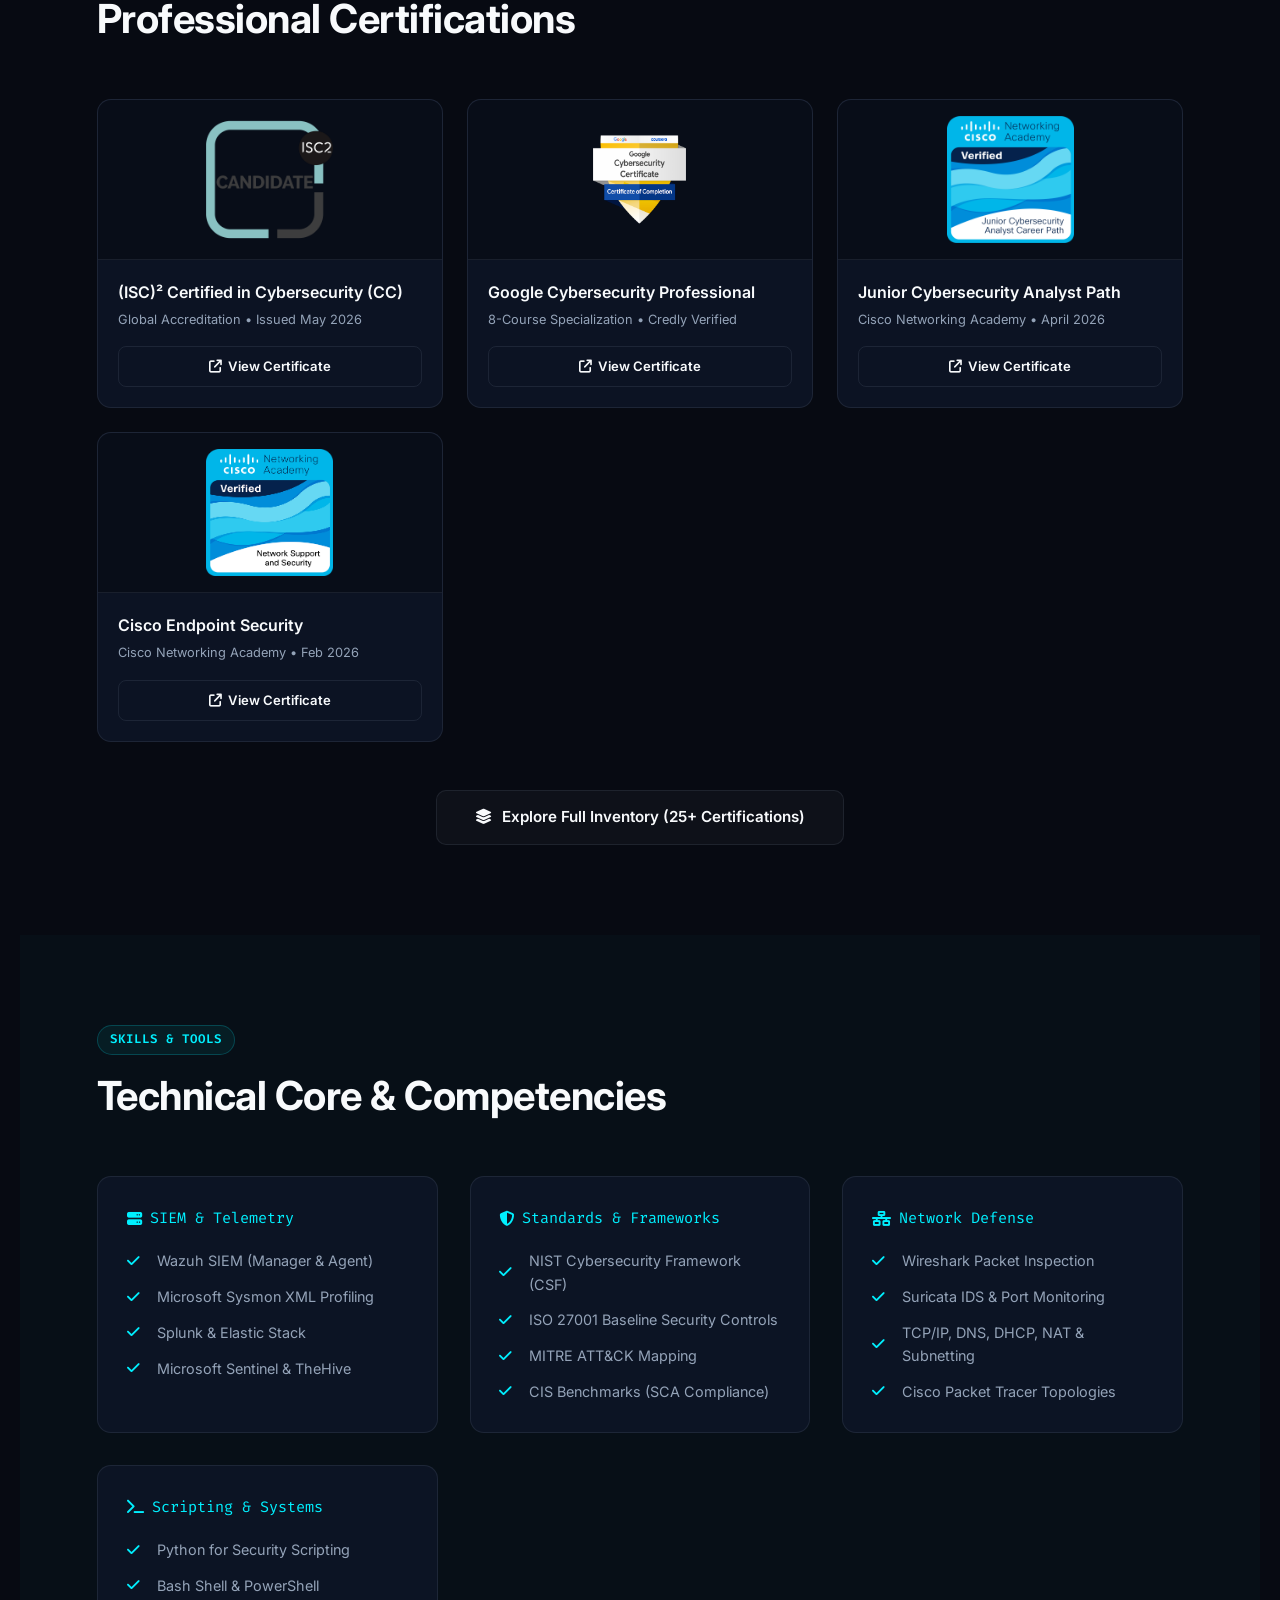
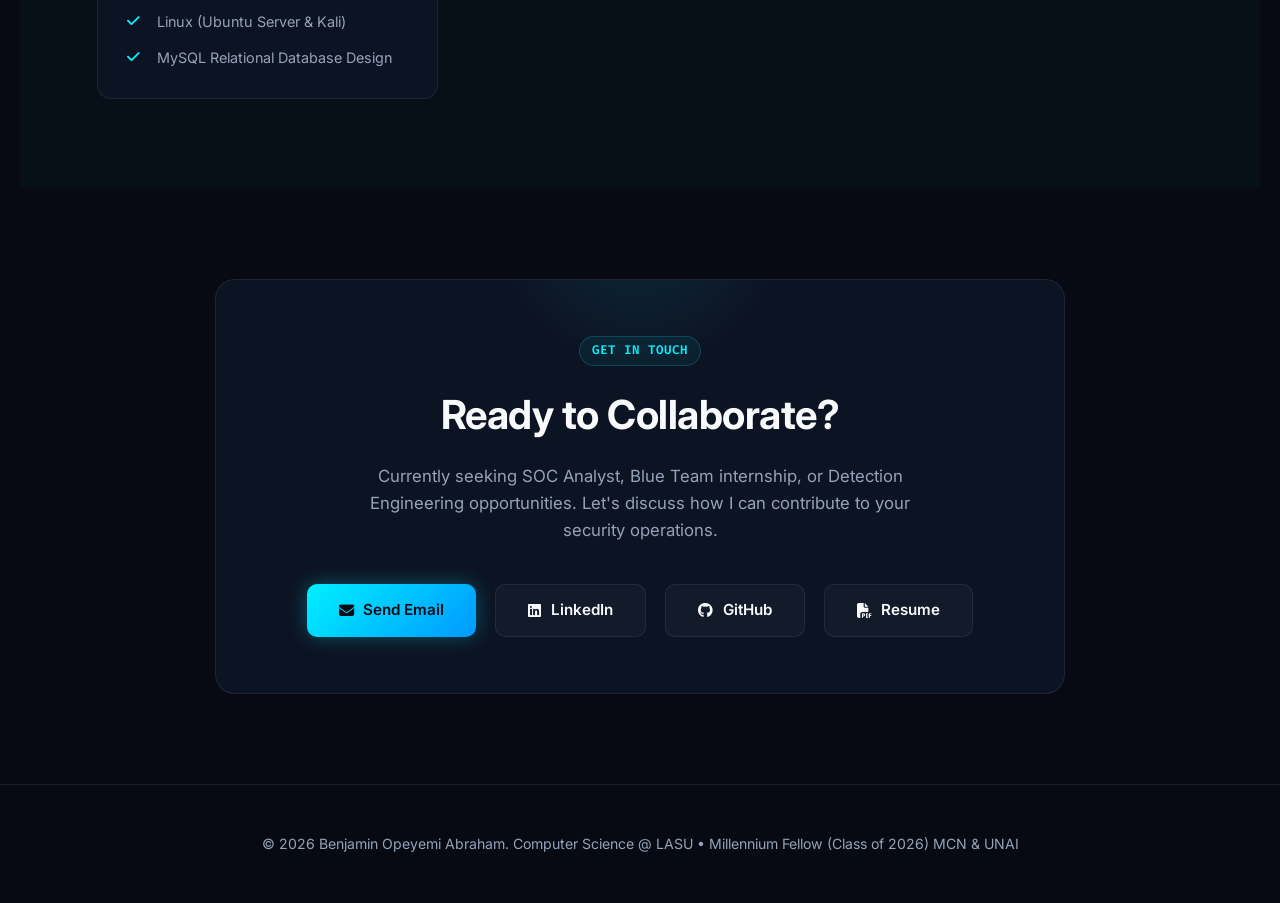
==== commit 9b27092a: "Refine portfolio UI: Rewrite headline to active voice, fix navbar gap and symmetric padding, remove " ====
--- a/index.html
+++ b/index.html
@@ -14,28 +14,30 @@
 
     <!-- Navigation -->
     <nav>
-        <div class="logo-container">
-            <svg class="logo-shield" viewBox="0 0 64 64" fill="none" xmlns="http://www.w3.org/2000/svg">
-                <path d="M 32 10 L 48 16 C 48 32 40 46 32 54 C 24 46 16 32 16 16 Z" stroke="#00F0FF" stroke-width="3" fill="rgba(0, 240, 255, 0.1)"/>
-                <circle cx="32" cy="28" r="4" fill="#00F0FF"/>
-                <path d="M 32 32 L 32 38" stroke="#00F0FF" stroke-width="2" stroke-linecap="round"/>
-            </svg>
-            <div class="logo-text">BENJAMIN<span>.OPEYEMI</span></div>
-        </div>
-
-        <button class="mobile-menu-btn" onclick="toggleMenu()" aria-label="Toggle navigation">
-            <i class="fa-solid fa-bars" id="menuIcon"></i>
-        </button>
-
-        <ul class="nav-links" id="navLinks">
-            <li><a href="#home" onclick="closeMenu()">Home</a></li>
-            <li><a href="#about" onclick="closeMenu()">About</a></li>
-            <li><a href="#projects" onclick="closeMenu()">Projects</a></li>
-            <li><a href="#certificates" onclick="closeMenu()">Certifications</a></li>
-            <li><a href="#skills" onclick="closeMenu()">Arsenal</a></li>
-            <li><a href="#contact" onclick="closeMenu()">Contact</a></li>
-            <li><a href="Opeyemi Benjamin Resume.pdf" target="_blank" class="nav-btn"><i class="fa-solid fa-file-pdf"></i> Resume</a></li>
-        </ul>
+        <div class="nav-container">
+            <div class="logo-container">
+                <svg class="logo-shield" viewBox="0 0 64 64" fill="none" xmlns="http://www.w3.org/2000/svg">
+                    <path d="M 32 10 L 48 16 C 48 32 40 46 32 54 C 24 46 16 32 16 16 Z" stroke="#00F0FF" stroke-width="3" fill="rgba(0, 240, 255, 0.1)"/>
+                    <circle cx="32" cy="28" r="4" fill="#00F0FF"/>
+                    <path d="M 32 32 L 32 38" stroke="#00F0FF" stroke-width="2" stroke-linecap="round"/>
+                </svg>
+                <div class="logo-text">BENJAMIN<span>.OPEYEMI</span></div>
+            </div>
+
+            <button class="mobile-menu-btn" onclick="toggleMenu()" aria-label="Toggle navigation">
+                <i class="fa-solid fa-bars" id="menuIcon"></i>
+            </button>
+
+            <ul class="nav-links" id="navLinks">
+                <li><a href="#home" onclick="closeMenu()">Home</a></li>
+                <li><a href="#about" onclick="closeMenu()">About</a></li>
+                <li><a href="#projects" onclick="closeMenu()">Projects</a></li>
+                <li><a href="#certificates" onclick="closeMenu()">Certifications</a></li>
+                <li><a href="#skills" onclick="closeMenu()">Arsenal</a></li>
+                <li><a href="#contact" onclick="closeMenu()">Contact</a></li>
+                <li><a href="Opeyemi Benjamin Resume.pdf" target="_blank" class="nav-btn"><i class="fa-solid fa-file-pdf"></i> Resume</a></li>
+            </ul>
+        </div>
     </nav>
 
     <!-- Hero Section -->
@@ -45,12 +47,12 @@
             Available for SOC Analyst &amp; Blue Team Roles
         </div>
 
-        <h1>Defending Systems from the <span class="highlight">Packet Level Up.</span></h1>
+        <h1>I architect proactive threat detections and <span class="highlight">defend enterprise systems</span> from the packet level up.</h1>
 
         <p>
             Computer Science undergraduate at <strong>Lagos State University (LASU)</strong> &amp; 
             <strong>Millennium Fellow (Class of 2026)</strong> convened by <strong>MCN &amp; UNAI</strong>. 
-            Hands-on expertise in <strong>Wazuh SIEM</strong>, <strong>Sysmon telemetry</strong>, <strong>automated active defense</strong>, and <strong>NIST CSF &amp; ISO 27001 risk evaluation</strong>.
+            Hands-on experience in <strong>Wazuh SIEM</strong>, <strong>Sysmon telemetry</strong>, <strong>automated active defense</strong>, and <strong>NIST CSF &amp; ISO 27001 risk evaluation</strong>.
         </p>
 
         <div class="cta-buttons">
@@ -58,44 +60,25 @@
             <a href="Opeyemi Benjamin Resume.pdf" target="_blank" class="btn btn-secondary"><i class="fa-solid fa-file-pdf"></i> View Resume (PDF)</a>
             <a href="certificates.html" class="btn btn-secondary"><i class="fa-solid fa-certificate"></i> Verified Certs</a>
         </div>
-
-        <div class="hero-metrics">
-            <div class="metric-item">
-                <div class="metric-number">(ISC)&sup2; CC</div>
-                <div class="metric-label">Certified in Cybersecurity</div>
-            </div>
-            <div class="metric-item">
-                <div class="metric-number">&lt; 60s</div>
-                <div class="metric-label">Automated Active Defense</div>
-            </div>
-            <div class="metric-item">
-                <div class="metric-number">20+</div>
-                <div class="metric-label">Verified Certifications</div>
-            </div>
-            <div class="metric-item">
-                <div class="metric-number">Class of &apos;26</div>
-                <div class="metric-label">Millennium Fellow (UNAI)</div>
-            </div>
-        </div>
     </header>
 
     <!-- About Section -->
     <section id="about">
         <div class="section-header">
-            <span class="section-tag">// 01. BACKGROUND &amp; LEADERSHIP</span>
-            <h2>About Me</h2>
+            <span class="section-tag">ABOUT ME</span>
+            <h2>Background &amp; Leadership</h2>
         </div>
 
         <div class="about-grid">
             <div class="about-text">
                 <p>
-                    I am a dedicated Computer Science student bridging the gap between theoretical computing and the real-world operational velocity of an enterprise Security Operations Center (SOC).
+                    I am a dedicated Computer Science student bridging the gap between theoretical computing and the operational velocity of an enterprise Security Operations Center (SOC).
                 </p>
                 <p>
-                    Honored to be selected as a <strong>Millennium Fellow (Class of 2026)</strong> by the <strong>Millennium Campus Network (MCN)</strong> and the <strong>United Nations Academic Impact (UNAI)</strong>, I lead collegiate initiatives tackling technology access and digital governance principles.
+                    Selected as a <strong>Millennium Fellow (Class of 2026)</strong> by the <strong>Millennium Campus Network (MCN)</strong> and the <strong>United Nations Academic Impact (UNAI)</strong>, I lead student initiatives advancing digital access and ethical governance.
                 </p>
                 <p>
-                    My defensive security background includes investigating live simulated network breaches as a <strong>Cyber Core Associate Intern at Ubuntu Bridge Initiative (UBI) Cohort 01</strong>, mapping risks to <strong>NIST CSF &amp; ISO 27001</strong>, and supporting enterprise IT infrastructure as a <strong>SIWES Intern at LASUED</strong>.
+                    My defensive security background includes investigating simulated network breaches as a <strong>Cyber Core Associate Intern at Ubuntu Bridge Initiative (UBI) Cohort 01</strong>, evaluating organizational risk against <strong>NIST CSF &amp; ISO 27001</strong>, and supporting enterprise IT infrastructure as a <strong>SIWES Intern at LASUED</strong>.
                 </p>
             </div>
 
@@ -138,8 +121,8 @@
     <!-- Projects Section -->
     <section id="projects">
         <div class="section-header">
-            <span class="section-tag">// 02. PRACTICAL LABS &amp; SYSTEMS</span>
-            <h2>Featured Projects</h2>
+            <span class="section-tag">FEATURED LABS &amp; SYSTEMS</span>
+            <h2>Cybersecurity Projects</h2>
         </div>
 
         <div class="projects-grid">
@@ -264,8 +247,8 @@
     <!-- Certifications Section -->
     <section id="certificates">
         <div class="section-header">
-            <span class="section-tag">// 03. CREDENTIALS &amp; ACCREDITATIONS</span>
-            <h2>Featured Certifications</h2>
+            <span class="section-tag">VERIFIED CREDENTIALS</span>
+            <h2>Professional Certifications</h2>
         </div>
 
         <div class="cert-gallery">
@@ -346,7 +329,7 @@
     <!-- Technical Arsenal Section -->
     <section id="skills" style="background: rgba(0, 240, 255, 0.02);">
         <div class="section-header">
-            <span class="section-tag">// 04. DEFENSIVE ARSENAL</span>
+            <span class="section-tag">SKILLS &amp; TOOLS</span>
             <h2>Technical Core &amp; Competencies</h2>
         </div>
 
@@ -398,7 +381,7 @@
     <!-- Contact Section -->
     <section id="contact">
         <div class="contact-box">
-            <span class="section-tag">// 05. LET'S CONNECT</span>
+            <span class="section-tag">GET IN TOUCH</span>
             <h2 style="margin: 0.5rem 0 1rem;">Ready to Collaborate?</h2>
             <p style="color: var(--text-secondary); font-size: 1.05rem; max-width: 600px; margin: 0 auto 2.5rem; line-height: 1.6;">
                 Currently seeking SOC Analyst, Blue Team internship, or Detection Engineering opportunities. Let's discuss how I can contribute to your security operations.
--- a/style.css
+++ b/style.css
@@ -13,7 +13,7 @@
     --accent: #00F0FF;
     --border: rgba(148, 163, 184, 0.12);
     --border-hover: rgba(0, 240, 255, 0.35);
-    --nav-bg: rgba(7, 10, 18, 0.85);
+    --nav-bg: rgba(7, 10, 18, 0.88);
     --success: #10b981;
     --transition: all 0.25s cubic-bezier(0.4, 0, 0.2, 1);
 }
@@ -53,10 +53,7 @@
     top: 0;
     left: 0;
     width: 100%;
-    padding: 1.2rem 8%;
-    display: flex;
-    justify-content: space-between;
-    align-items: center;
+    padding: 1.25rem 6%;
     background: var(--nav-bg);
     backdrop-filter: blur(16px);
     -webkit-backdrop-filter: blur(16px);
@@ -64,10 +61,21 @@
     border-bottom: 1px solid var(--border);
 }
 
+.nav-container {
+    width: 100%;
+    max-width: 1240px;
+    margin: 0 auto;
+    display: flex;
+    justify-content: space-between;
+    align-items: center;
+}
+
 .logo-container {
     display: flex;
     align-items: center;
-    gap: 0.75rem;
+    gap: 0.85rem;
+    margin-right: 4rem; /* Clear, wide gap between name and Home tab */
+    flex-shrink: 0;
 }
 
 .logo-shield {
@@ -90,7 +98,8 @@
 .nav-links {
     display: flex;
     align-items: center;
-    gap: 2rem;
+    gap: 2.2rem;
+    margin-left: auto;
 }
 
 .nav-links a {
@@ -104,7 +113,7 @@
 }
 
 .nav-btn {
-    padding: 0.5rem 1.1rem;
+    padding: 0.5rem 1.15rem;
     border: 1px solid rgba(0, 240, 255, 0.3);
     border-radius: 8px;
     background: rgba(0, 240, 255, 0.05);
@@ -130,13 +139,13 @@
 
 /* Hero Section */
 .hero {
-    min-height: 100vh;
+    min-height: 85vh;
     display: flex;
     flex-direction: column;
     justify-content: center;
     align-items: center;
     text-align: center;
-    padding: 120px 8% 80px;
+    padding: 140px 6% 60px;
     position: relative;
 }
 
@@ -170,12 +179,12 @@
 }
 
 .hero h1 {
-    font-size: clamp(2.5rem, 5.5vw, 4.2rem);
+    font-size: clamp(2.3rem, 5vw, 3.8rem);
     font-weight: 800;
-    line-height: 1.15;
-    margin-bottom: 1.25rem;
-    letter-spacing: -1px;
-    max-width: 950px;
+    line-height: 1.2;
+    margin-bottom: 1.5rem;
+    letter-spacing: -0.8px;
+    max-width: 980px;
 }
 
 .hero h1 .highlight {
@@ -185,11 +194,11 @@
 }
 
 .hero p {
-    font-size: clamp(1.05rem, 2vw, 1.25rem);
+    font-size: clamp(1.05rem, 1.8vw, 1.22rem);
     color: var(--text-secondary);
     max-width: 780px;
     line-height: 1.7;
-    margin-bottom: 2.5rem;
+    margin-bottom: 2.8rem;
 }
 
 .cta-buttons {
@@ -197,7 +206,6 @@
     gap: 1.2rem;
     flex-wrap: wrap;
     justify-content: center;
-    margin-bottom: 3.5rem;
 }
 
 .btn {
@@ -237,61 +245,34 @@
     transform: translateY(-2px);
 }
 
-/* Metric Stats Bar */
-.hero-metrics {
-    display: grid;
-    grid-template-columns: repeat(auto-fit, minmax(180px, 1fr));
-    gap: 1.5rem;
-    width: 100%;
-    max-width: 900px;
-    padding: 1.5rem;
-    border-radius: 16px;
-    background: var(--bg-card);
-    border: 1px solid var(--border);
-    backdrop-filter: blur(12px);
-}
-
-.metric-item {
-    text-align: center;
-}
-
-.metric-number {
-    font-size: 1.8rem;
-    font-weight: 800;
-    color: var(--cyan);
-    font-family: 'Fira Code', monospace;
-}
-
-.metric-label {
-    font-size: 0.8rem;
-    color: var(--text-secondary);
-    text-transform: uppercase;
-    letter-spacing: 0.05em;
-    margin-top: 0.2rem;
-}
-
 /* Section Common */
 section {
-    padding: 100px 8%;
+    padding: 90px 6%;
     position: relative;
+    max-width: 1240px;
+    margin: 0 auto;
 }
 
 .section-header {
-    margin-bottom: 3.5rem;
+    margin-bottom: 3rem;
 }
 
 .section-tag {
     display: inline-block;
     font-family: 'Fira Code', monospace;
-    font-size: 0.8rem;
-    text-transform: uppercase;
-    color: var(--cyan);
-    letter-spacing: 0.1em;
+    font-size: 0.78rem;
+    font-weight: 600;
+    color: var(--cyan);
+    letter-spacing: 0.08em;
     margin-bottom: 0.6rem;
+    background: rgba(0, 240, 255, 0.06);
+    border: 1px solid rgba(0, 240, 255, 0.2);
+    padding: 0.25rem 0.75rem;
+    border-radius: 9999px;
 }
 
 h2 {
-    font-size: clamp(2rem, 3.5vw, 2.6rem);
+    font-size: clamp(2rem, 3.2vw, 2.5rem);
     font-weight: 700;
     letter-spacing: -0.5px;
     color: var(--text-primary);
@@ -642,7 +623,7 @@
 
 /* Footer */
 footer {
-    padding: 3rem 8%;
+    padding: 3rem 6%;
     border-top: 1px solid var(--border);
     text-align: center;
     color: var(--text-secondary);
@@ -659,7 +640,7 @@
 
 @media (max-width: 768px) {
     nav {
-        padding: 1rem 6%;
+        padding: 1rem 5%;
     }
     
     .mobile-menu-btn {
@@ -686,10 +667,10 @@
     }
 
     section {
-        padding: 70px 6%;
+        padding: 70px 5%;
     }
 
     .hero {
-        padding: 100px 6% 60px;
+        padding: 120px 5% 50px;
     }
 }
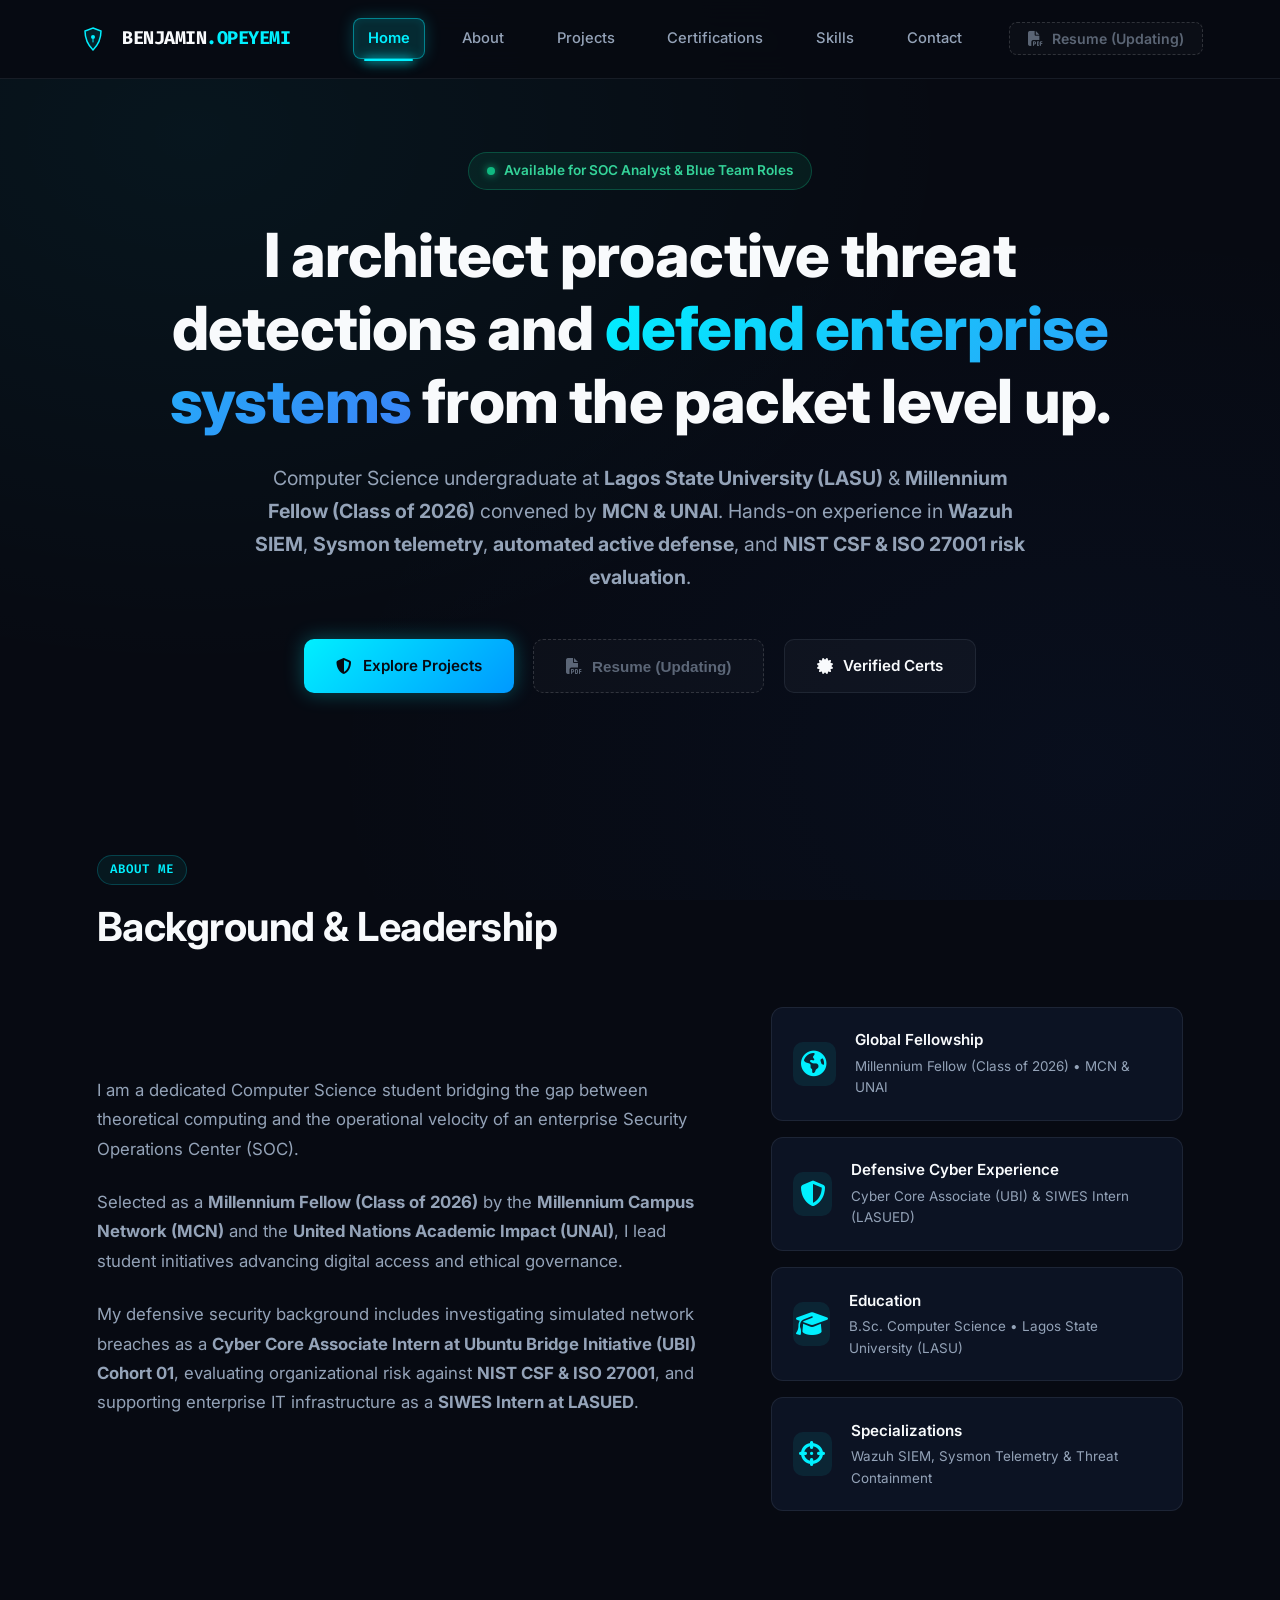
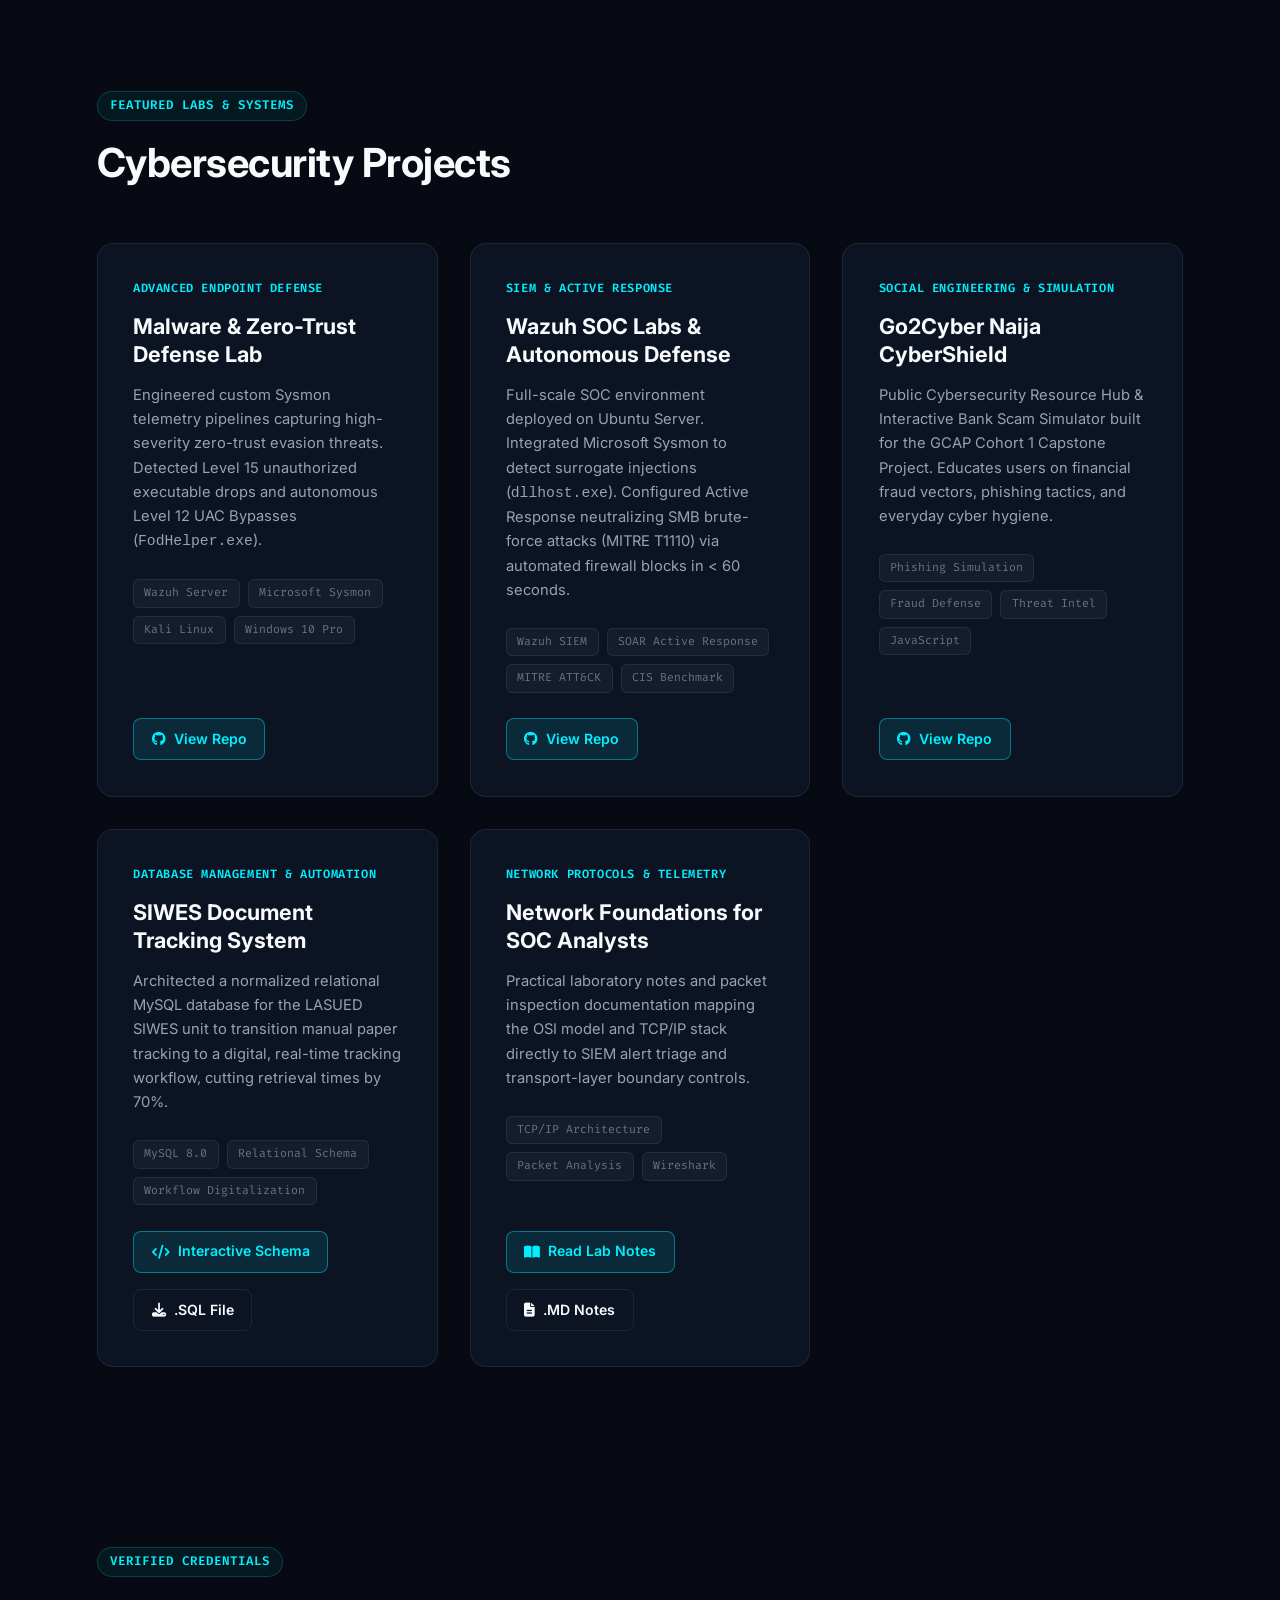
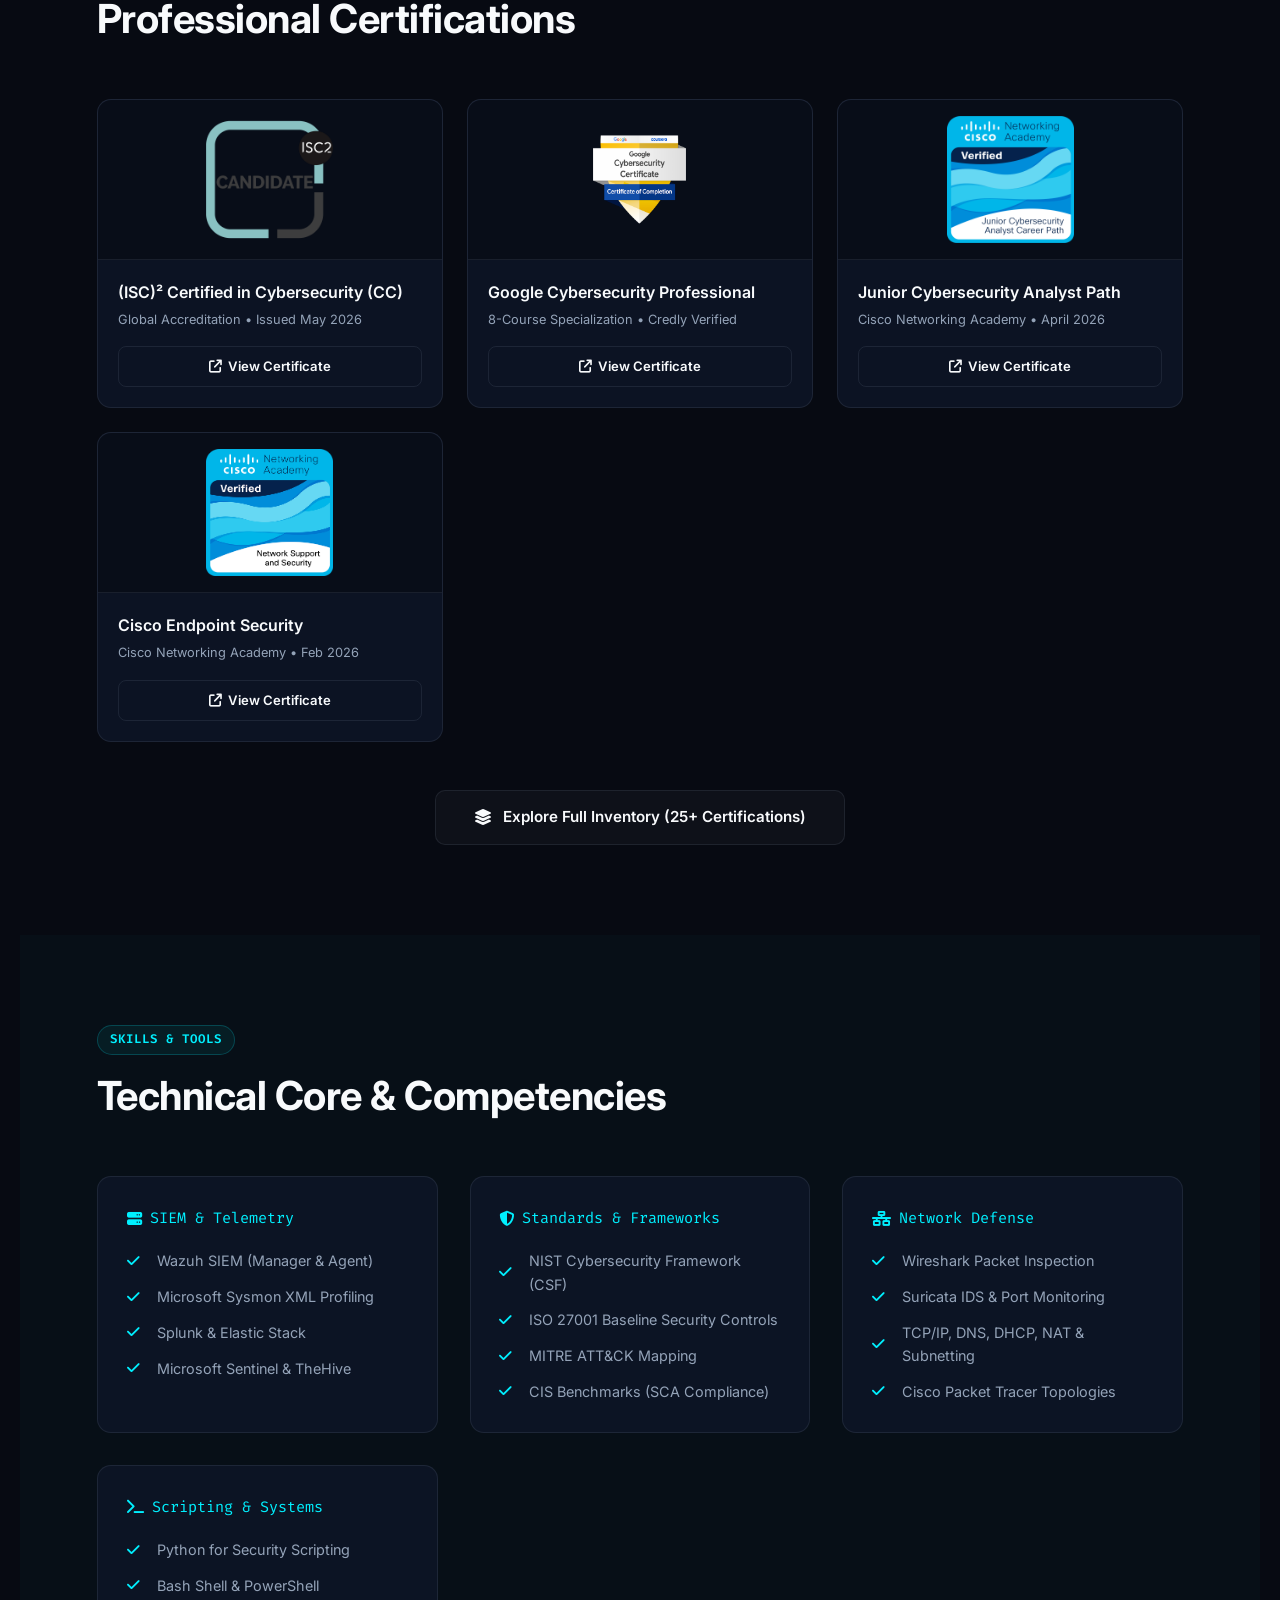
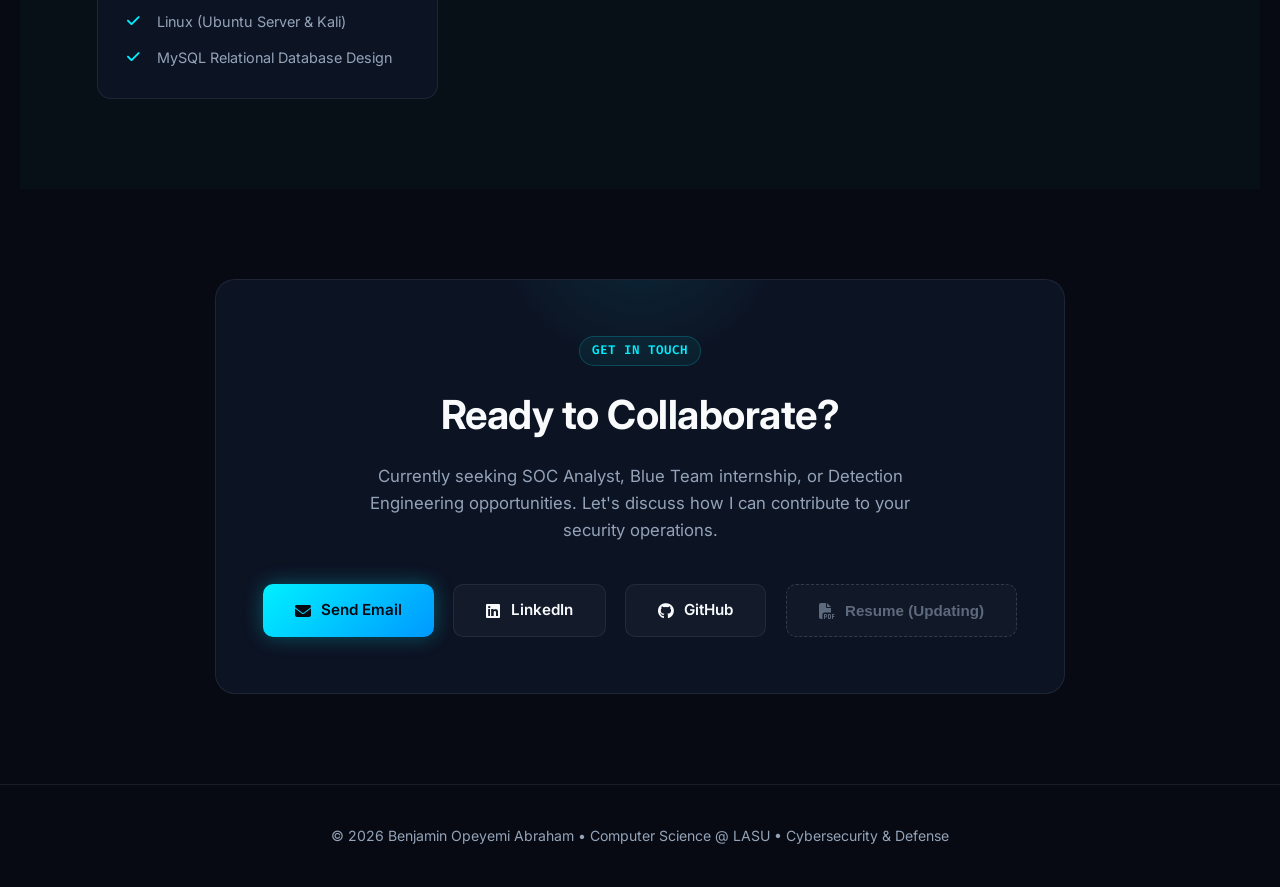
==== commit d1c530cb: "Deactivate resume downloads, remove resume files from repository, polish navbar layout and ScrollSpy" ====
--- a/index.html
+++ b/index.html
@@ -29,13 +29,18 @@
             </button>
 
             <ul class="nav-links" id="navLinks">
-                <li><a href="#home" onclick="closeMenu()">Home</a></li>
+                <li><a href="#home" class="active" onclick="closeMenu()">Home</a></li>
                 <li><a href="#about" onclick="closeMenu()">About</a></li>
                 <li><a href="#projects" onclick="closeMenu()">Projects</a></li>
                 <li><a href="#certificates" onclick="closeMenu()">Certifications</a></li>
-                <li><a href="#skills" onclick="closeMenu()">Arsenal</a></li>
+                <li><a href="#skills" onclick="closeMenu()">Skills</a></li>
                 <li><a href="#contact" onclick="closeMenu()">Contact</a></li>
-                <li><a href="Opeyemi Benjamin Resume.pdf" target="_blank" class="nav-btn"><i class="fa-solid fa-file-pdf"></i> Resume</a></li>
+                <li>
+                    <button type="button" class="nav-btn nav-btn-disabled" disabled aria-disabled="true" title="Resume is currently being updated. Available soon!">
+                        <i class="fa-solid fa-file-pdf"></i>
+                        <span>Resume (Updating)</span>
+                    </button>
+                </li>
             </ul>
         </div>
     </nav>
@@ -57,7 +62,7 @@
 
         <div class="cta-buttons">
             <a href="#projects" class="btn btn-primary"><i class="fa-solid fa-shield-halved"></i> Explore Projects</a>
-            <a href="Opeyemi Benjamin Resume.pdf" target="_blank" class="btn btn-secondary"><i class="fa-solid fa-file-pdf"></i> View Resume (PDF)</a>
+            <button type="button" class="btn btn-secondary btn-disabled" disabled title="Resume is currently being updated. Available soon!"><i class="fa-solid fa-file-pdf"></i> Resume (Updating)</button>
             <a href="certificates.html" class="btn btn-secondary"><i class="fa-solid fa-certificate"></i> Verified Certs</a>
         </div>
     </header>
@@ -326,7 +331,7 @@
         </div>
     </section>
 
-    <!-- Technical Arsenal Section -->
+    <!-- Technical Skills Section -->
     <section id="skills" style="background: rgba(0, 240, 255, 0.02);">
         <div class="section-header">
             <span class="section-tag">SKILLS &amp; TOOLS</span>
@@ -397,19 +402,20 @@
                 <a href="https://github.com/OpeyemiAB" target="_blank" class="btn btn-secondary">
                     <i class="fa-brands fa-github"></i> GitHub
                 </a>
-                <a href="Opeyemi Benjamin Resume.pdf" target="_blank" class="btn btn-secondary">
-                    <i class="fa-solid fa-file-pdf"></i> Resume
-                </a>
+                <button type="button" class="btn btn-secondary btn-disabled" disabled title="Resume is currently being updated. Available soon!">
+                    <i class="fa-solid fa-file-pdf"></i> Resume (Updating)
+                </button>
             </div>
         </div>
     </section>
 
     <!-- Footer -->
     <footer>
-        <p>&copy; 2026 Benjamin Opeyemi Abraham. Computer Science @ LASU &bull; Millennium Fellow (Class of 2026) MCN &amp; UNAI</p>
+        <p>&copy; 2026 Benjamin Opeyemi Abraham &bull; Computer Science @ LASU &bull; Cybersecurity &amp; Defense</p>
     </footer>
 
     <script>
+        // Mobile Navigation Toggle
         function toggleMenu() {
             const nav = document.getElementById('navLinks');
             const icon = document.getElementById('menuIcon');
@@ -432,6 +438,50 @@
                 icon.classList.add('fa-bars');
             }
         }
+
+        // Active ScrollSpy on Scroll & Click
+        const spySections = document.querySelectorAll('header[id], section[id]');
+        const navAnchorLinks = document.querySelectorAll('.nav-links a[href^="#"]');
+
+        function updateScrollSpy() {
+            let activeId = '';
+            const scrollY = window.pageYOffset || document.documentElement.scrollTop;
+            const scrollTotal = document.documentElement.scrollHeight - window.innerHeight;
+
+            // Check if user reached bottom of page (activate Contact)
+            if (scrollTotal > 0 && scrollY >= scrollTotal - 80) {
+                activeId = 'contact';
+            } else if (scrollY < 140) {
+                activeId = 'home';
+            } else {
+                spySections.forEach(section => {
+                    const rect = section.getBoundingClientRect();
+                    if (rect.top <= 220 && rect.bottom >= 140) {
+                        activeId = section.getAttribute('id');
+                    }
+                });
+            }
+
+            if (activeId) {
+                navAnchorLinks.forEach(link => {
+                    if (link.getAttribute('href') === '#' + activeId) {
+                        link.classList.add('active');
+                    } else {
+                        link.classList.remove('active');
+                    }
+                });
+            }
+        }
+
+        navAnchorLinks.forEach(link => {
+            link.addEventListener('click', function() {
+                navAnchorLinks.forEach(l => l.classList.remove('active'));
+                this.classList.add('active');
+            });
+        });
+
+        window.addEventListener('scroll', updateScrollSpy, { passive: true });
+        window.addEventListener('DOMContentLoaded', updateScrollSpy);
     </script>
 </body>
 </html>
--- a/style.css
+++ b/style.css
@@ -13,7 +13,7 @@
     --accent: #00F0FF;
     --border: rgba(148, 163, 184, 0.12);
     --border-hover: rgba(0, 240, 255, 0.35);
-    --nav-bg: rgba(7, 10, 18, 0.88);
+    --nav-bg: rgba(7, 10, 18, 0.92);
     --success: #10b981;
     --transition: all 0.25s cubic-bezier(0.4, 0, 0.2, 1);
 }
@@ -53,7 +53,7 @@
     top: 0;
     left: 0;
     width: 100%;
-    padding: 1.25rem 6%;
+    padding: 1.15rem 6%;
     background: var(--nav-bg);
     backdrop-filter: blur(16px);
     -webkit-backdrop-filter: blur(16px);
@@ -74,7 +74,7 @@
     display: flex;
     align-items: center;
     gap: 0.85rem;
-    margin-right: 4rem; /* Clear, wide gap between name and Home tab */
+    margin-right: 3.5rem; /* Distinct separation from Home tab */
     flex-shrink: 0;
 }
 
@@ -98,34 +98,141 @@
 .nav-links {
     display: flex;
     align-items: center;
-    gap: 2.2rem;
+    gap: 1.4rem;
     margin-left: auto;
 }
 
+/* ScrollSpy and Active Links */
 .nav-links a {
+    position: relative;
     font-size: 0.92rem;
     font-weight: 500;
     color: var(--text-secondary);
-}
-
-.nav-links a:hover, .nav-links a.active {
-    color: var(--cyan);
-}
-
+    padding: 0.48rem 0.88rem;
+    border-radius: 8px;
+    border: 1px solid transparent;
+    transition: all 0.25s cubic-bezier(0.4, 0, 0.2, 1);
+    display: inline-flex;
+    align-items: center;
+    text-decoration: none;
+}
+
+.nav-links a:hover {
+    color: var(--cyan);
+    background: rgba(0, 240, 255, 0.08);
+    border-color: rgba(0, 240, 255, 0.25);
+    box-shadow: 0 0 12px rgba(0, 240, 255, 0.12);
+}
+
+.nav-links a.active {
+    color: var(--cyan);
+    font-weight: 600;
+    background: rgba(0, 240, 255, 0.14);
+    border-color: rgba(0, 240, 255, 0.45);
+    box-shadow: 0 0 16px rgba(0, 240, 255, 0.22), inset 0 0 8px rgba(0, 240, 255, 0.1);
+}
+
+.nav-links a.active::after {
+    content: '';
+    position: absolute;
+    bottom: -3px;
+    left: 15%;
+    width: 70%;
+    height: 2px;
+    background: var(--cyan);
+    border-radius: 2px;
+    box-shadow: 0 0 8px var(--cyan), 0 0 14px var(--cyan);
+}
+
+/* Resume CTA in Nav */
 .nav-btn {
-    padding: 0.5rem 1.15rem;
-    border: 1px solid rgba(0, 240, 255, 0.3);
-    border-radius: 8px;
-    background: rgba(0, 240, 255, 0.05);
+    display: inline-flex !important;
+    align-items: center !important;
+    justify-content: center !important;
+    gap: 0.55rem !important;
+    padding: 0.5rem 1.15rem !important;
+    border: 1px solid rgba(0, 240, 255, 0.35) !important;
+    border-radius: 8px !important;
+    background: rgba(0, 240, 255, 0.06) !important;
     color: var(--cyan) !important;
-    font-weight: 600;
-    font-size: 0.88rem;
+    font-family: inherit !important;
+    font-weight: 600 !important;
+    font-size: 0.88rem !important;
+    white-space: nowrap !important;
+    margin-left: 0.6rem;
+    line-height: 1 !important;
+    text-decoration: none !important;
+    transition: var(--transition);
+}
+
+.nav-btn i {
+    font-size: 0.95rem;
+    line-height: 1;
+    display: inline-flex;
+    align-items: center;
+    justify-content: center;
+    margin: 0;
+    padding: 0;
+    flex-shrink: 0;
+}
+
+.nav-btn span {
+    line-height: 1;
+    display: inline-block;
 }
 
 .nav-btn:hover {
-    background: var(--cyan);
+    background: var(--cyan) !important;
     color: #070a12 !important;
-    box-shadow: 0 0 15px var(--cyan-glow);
+    box-shadow: 0 0 18px var(--cyan-glow) !important;
+    transform: translateY(-1px);
+}
+
+.nav-btn.active::after {
+    display: none !important;
+}
+
+/* Inactive / Disabled state for resume button */
+.nav-btn.nav-btn-disabled,
+.nav-btn:disabled {
+    cursor: not-allowed !important;
+    opacity: 0.6 !important;
+    background: rgba(255, 255, 255, 0.04) !important;
+    border: 1px dashed rgba(255, 255, 255, 0.25) !important;
+    color: var(--text-secondary) !important;
+    box-shadow: none !important;
+    transform: none !important;
+    pointer-events: auto !important;
+}
+
+.nav-btn.nav-btn-disabled:hover,
+.nav-btn:disabled:hover {
+    background: rgba(255, 255, 255, 0.06) !important;
+    border-color: rgba(255, 255, 255, 0.35) !important;
+    color: var(--text-primary) !important;
+    box-shadow: none !important;
+    transform: none !important;
+}
+
+/* General button disabled state */
+.btn.btn-disabled,
+.btn:disabled {
+    cursor: not-allowed !important;
+    opacity: 0.6 !important;
+    border: 1px dashed rgba(255, 255, 255, 0.25) !important;
+    background: rgba(255, 255, 255, 0.04) !important;
+    color: var(--text-secondary) !important;
+    box-shadow: none !important;
+    transform: none !important;
+    pointer-events: auto !important;
+}
+
+.btn.btn-disabled:hover,
+.btn:disabled:hover {
+    transform: none !important;
+    box-shadow: none !important;
+    background: rgba(255, 255, 255, 0.06) !important;
+    border-color: rgba(255, 255, 255, 0.35) !important;
 }
 
 .mobile-menu-btn {
@@ -147,6 +254,7 @@
     text-align: center;
     padding: 140px 6% 60px;
     position: relative;
+    scroll-margin-top: 80px;
 }
 
 .status-badge {
@@ -212,13 +320,20 @@
     display: inline-flex;
     align-items: center;
     justify-content: center;
-    gap: 0.6rem;
+    gap: 0.65rem;
     padding: 0.85rem 2rem;
     border-radius: 10px;
     font-weight: 600;
     font-size: 0.95rem;
     cursor: pointer;
     transition: var(--transition);
+    white-space: nowrap;
+}
+
+.btn i {
+    font-size: 1rem;
+    display: inline-block;
+    flex-shrink: 0;
 }
 
 .btn-primary {
@@ -251,6 +366,7 @@
     position: relative;
     max-width: 1240px;
     margin: 0 auto;
+    scroll-margin-top: 80px;
 }
 
 .section-header {
@@ -547,7 +663,7 @@
     border-color: var(--cyan);
 }
 
-/* Skills Arsenal */
+/* Skills Competencies */
 .skills-container {
     display: grid;
     grid-template-columns: repeat(auto-fit, minmax(260px, 1fr));
@@ -623,7 +739,7 @@
 
 /* Footer */
 footer {
-    padding: 3rem 6%;
+    padding: 2.5rem 6%;
     border-top: 1px solid var(--border);
     text-align: center;
     color: var(--text-secondary);
@@ -638,7 +754,7 @@
     }
 }
 
-@media (max-width: 768px) {
+@media (max-width: 820px) {
     nav {
         padding: 1rem 5%;
     }
@@ -656,7 +772,7 @@
         backdrop-filter: blur(20px);
         flex-direction: column;
         padding: 2rem;
-        gap: 1.5rem;
+        gap: 1.2rem;
         border-bottom: 1px solid var(--border);
         transform: translateY(-150%);
         transition: transform 0.3s ease;
@@ -666,6 +782,10 @@
         transform: translateY(0);
     }
 
+    .nav-btn {
+        margin-left: 0;
+    }
+
     section {
         padding: 70px 5%;
     }
